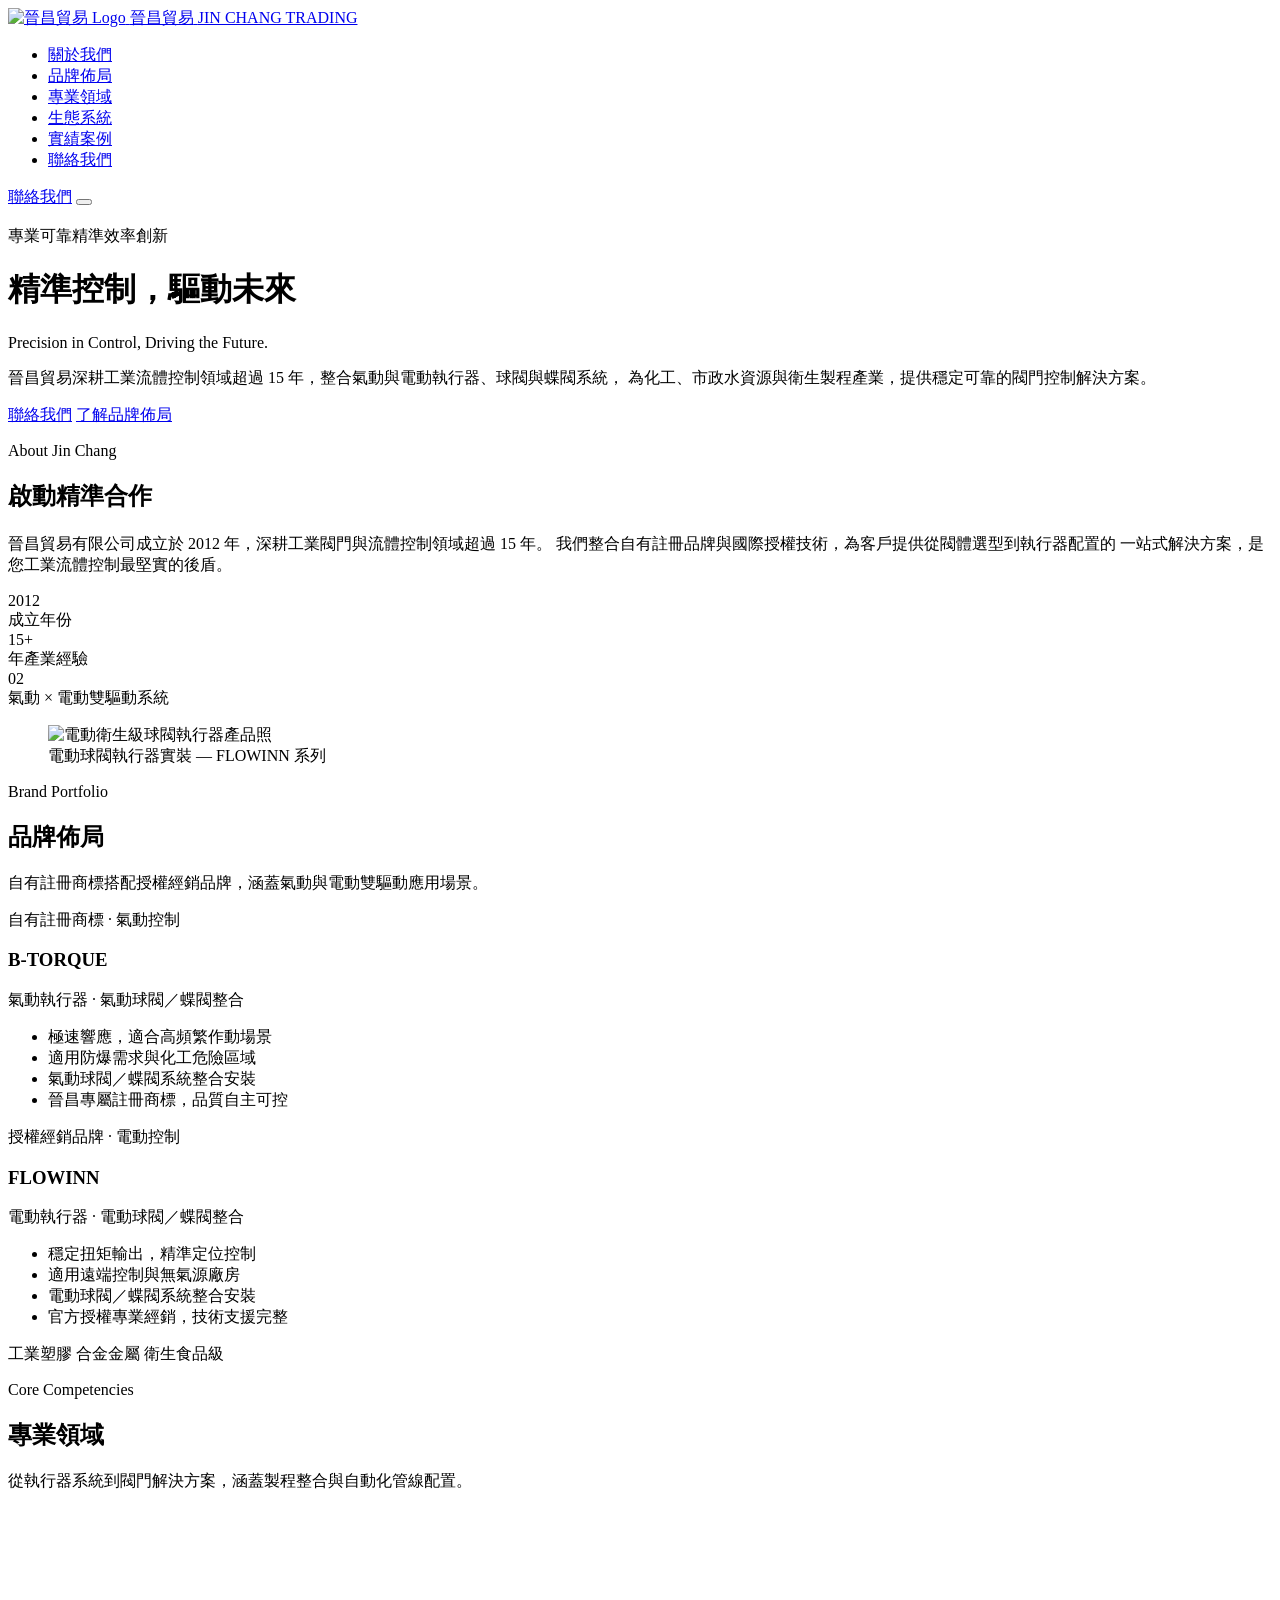
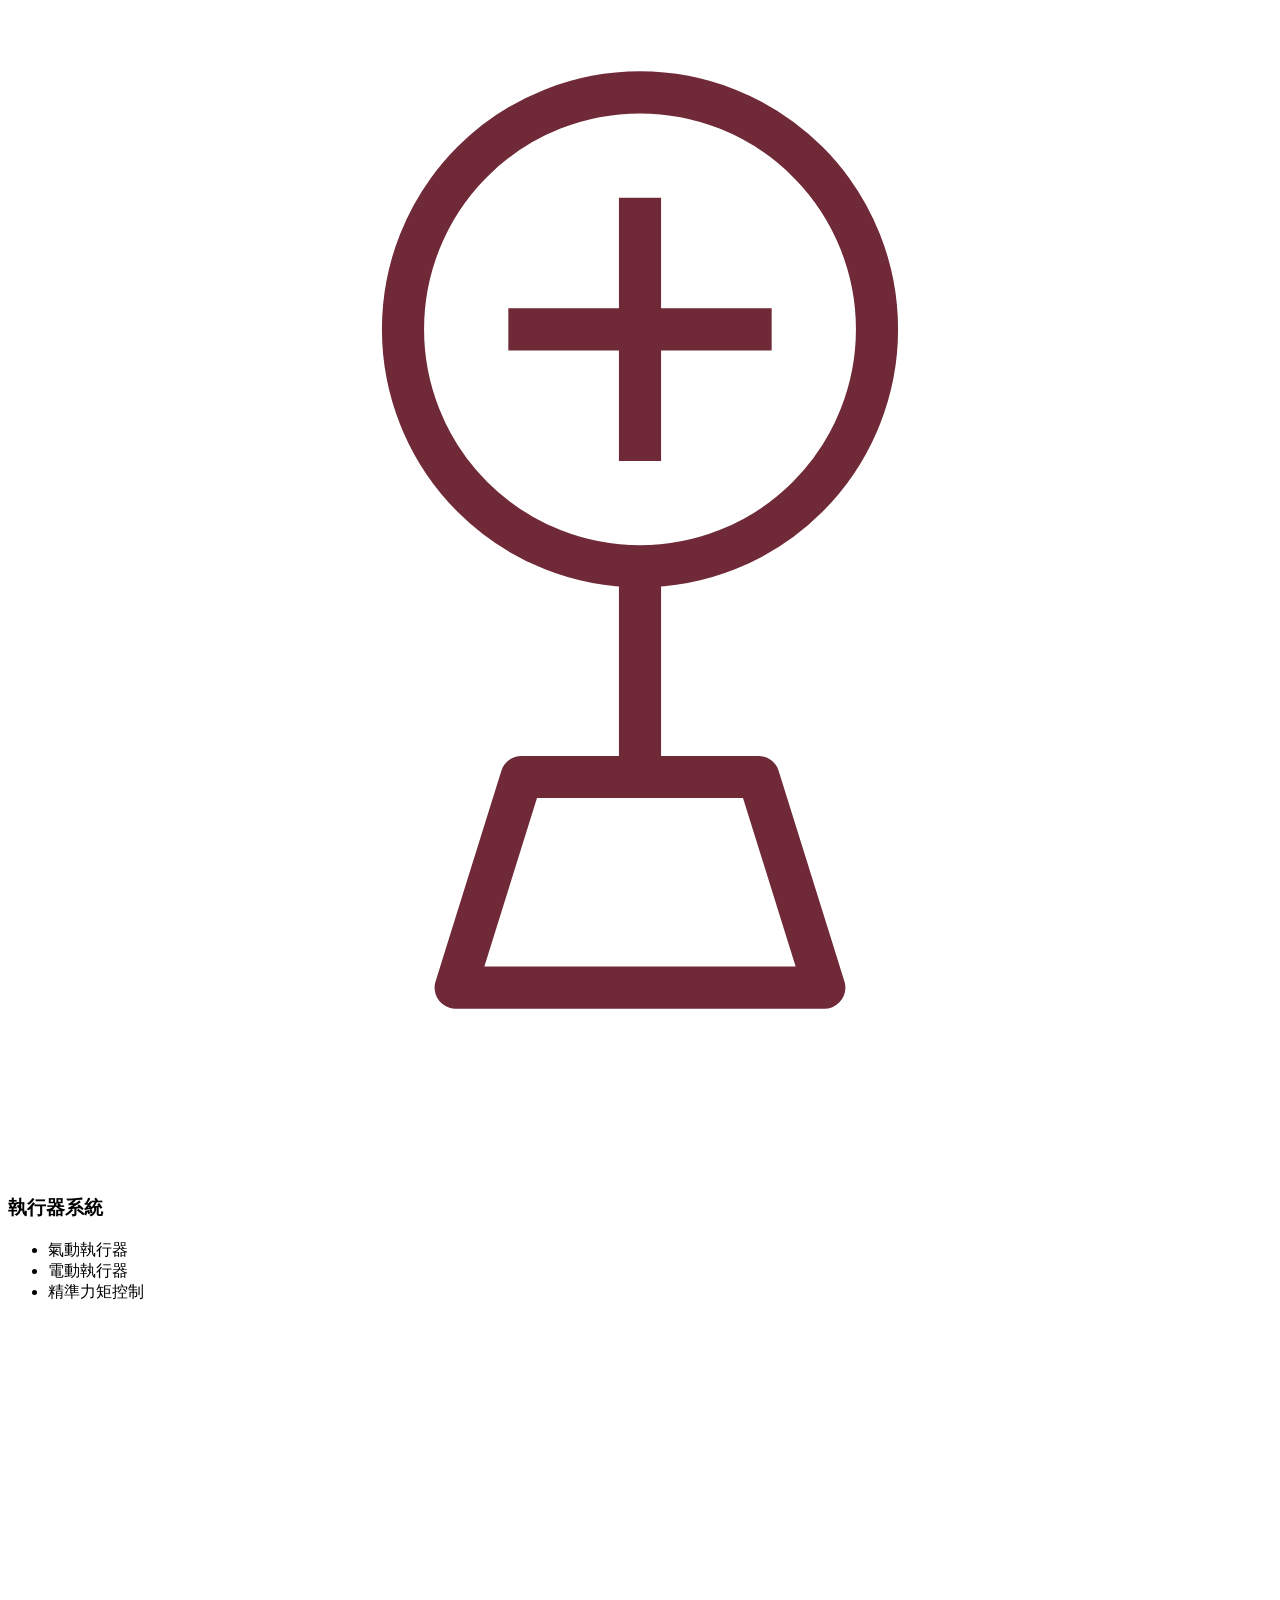
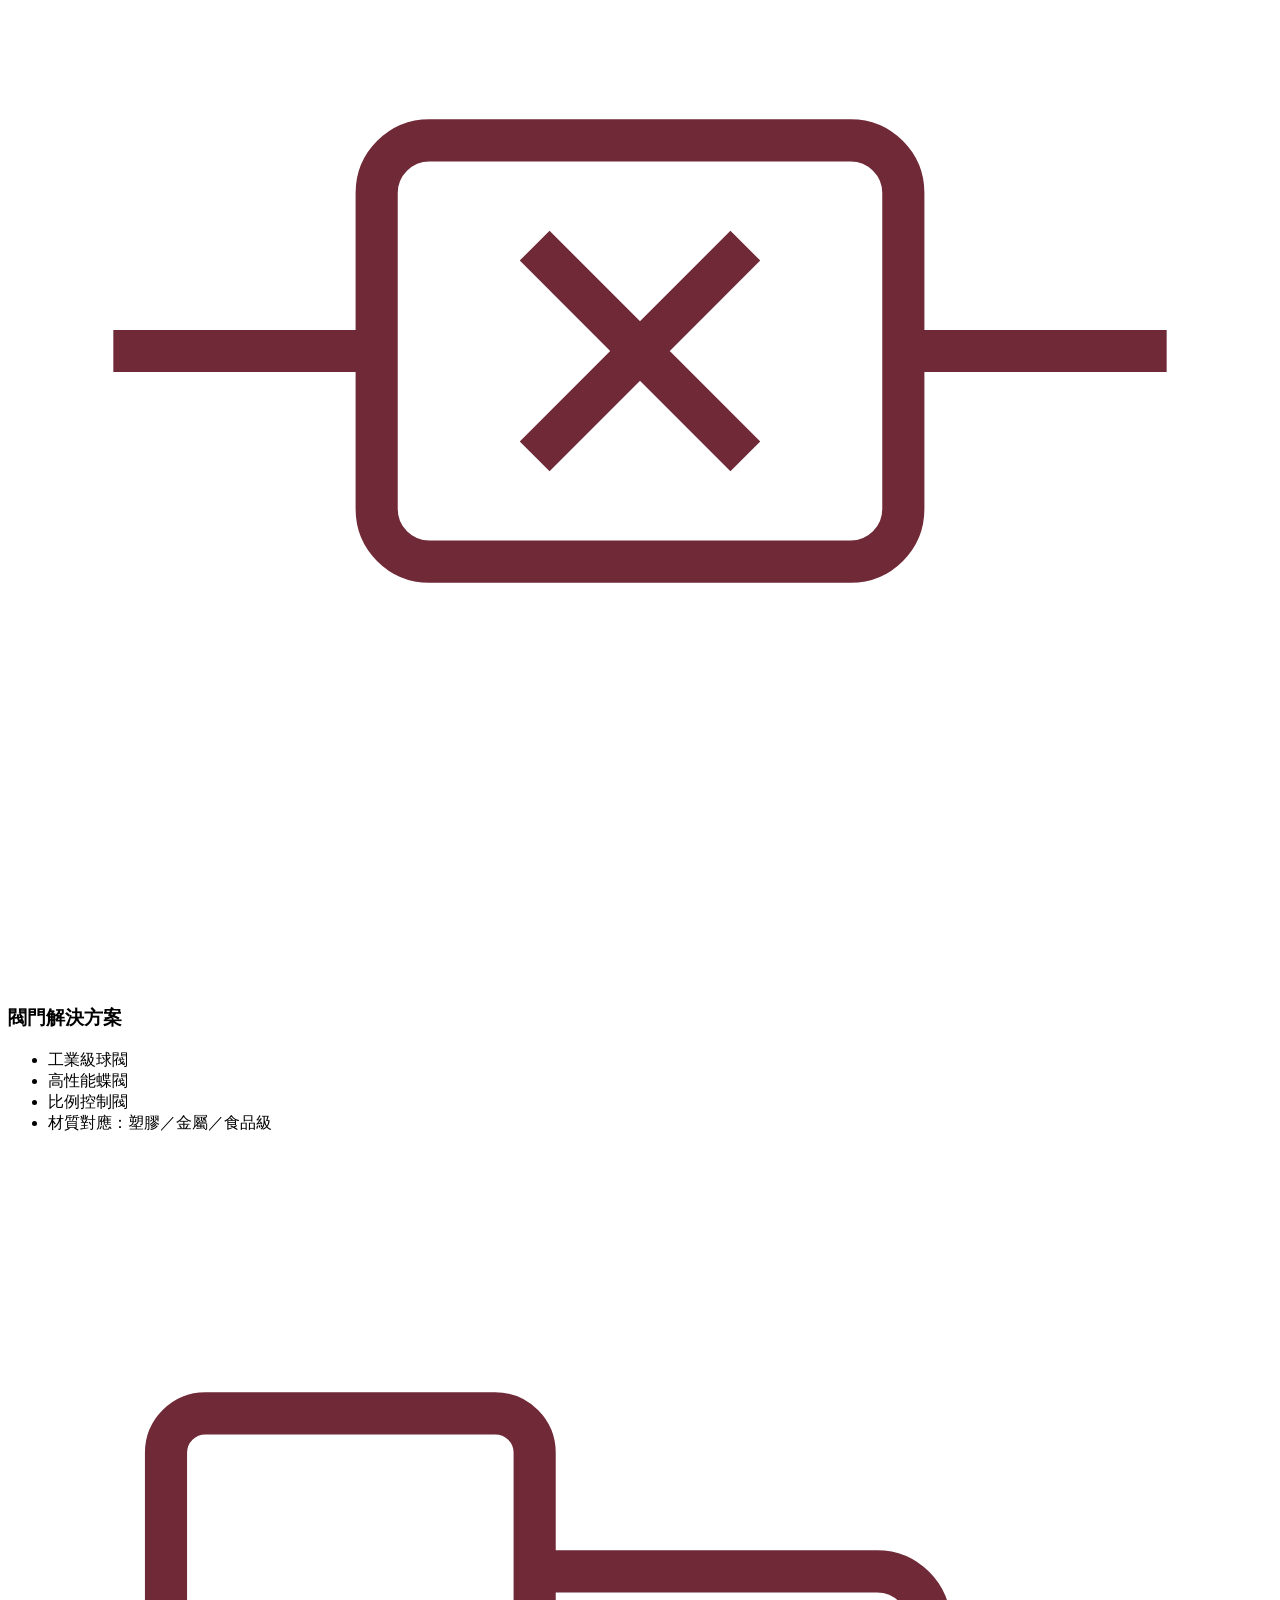
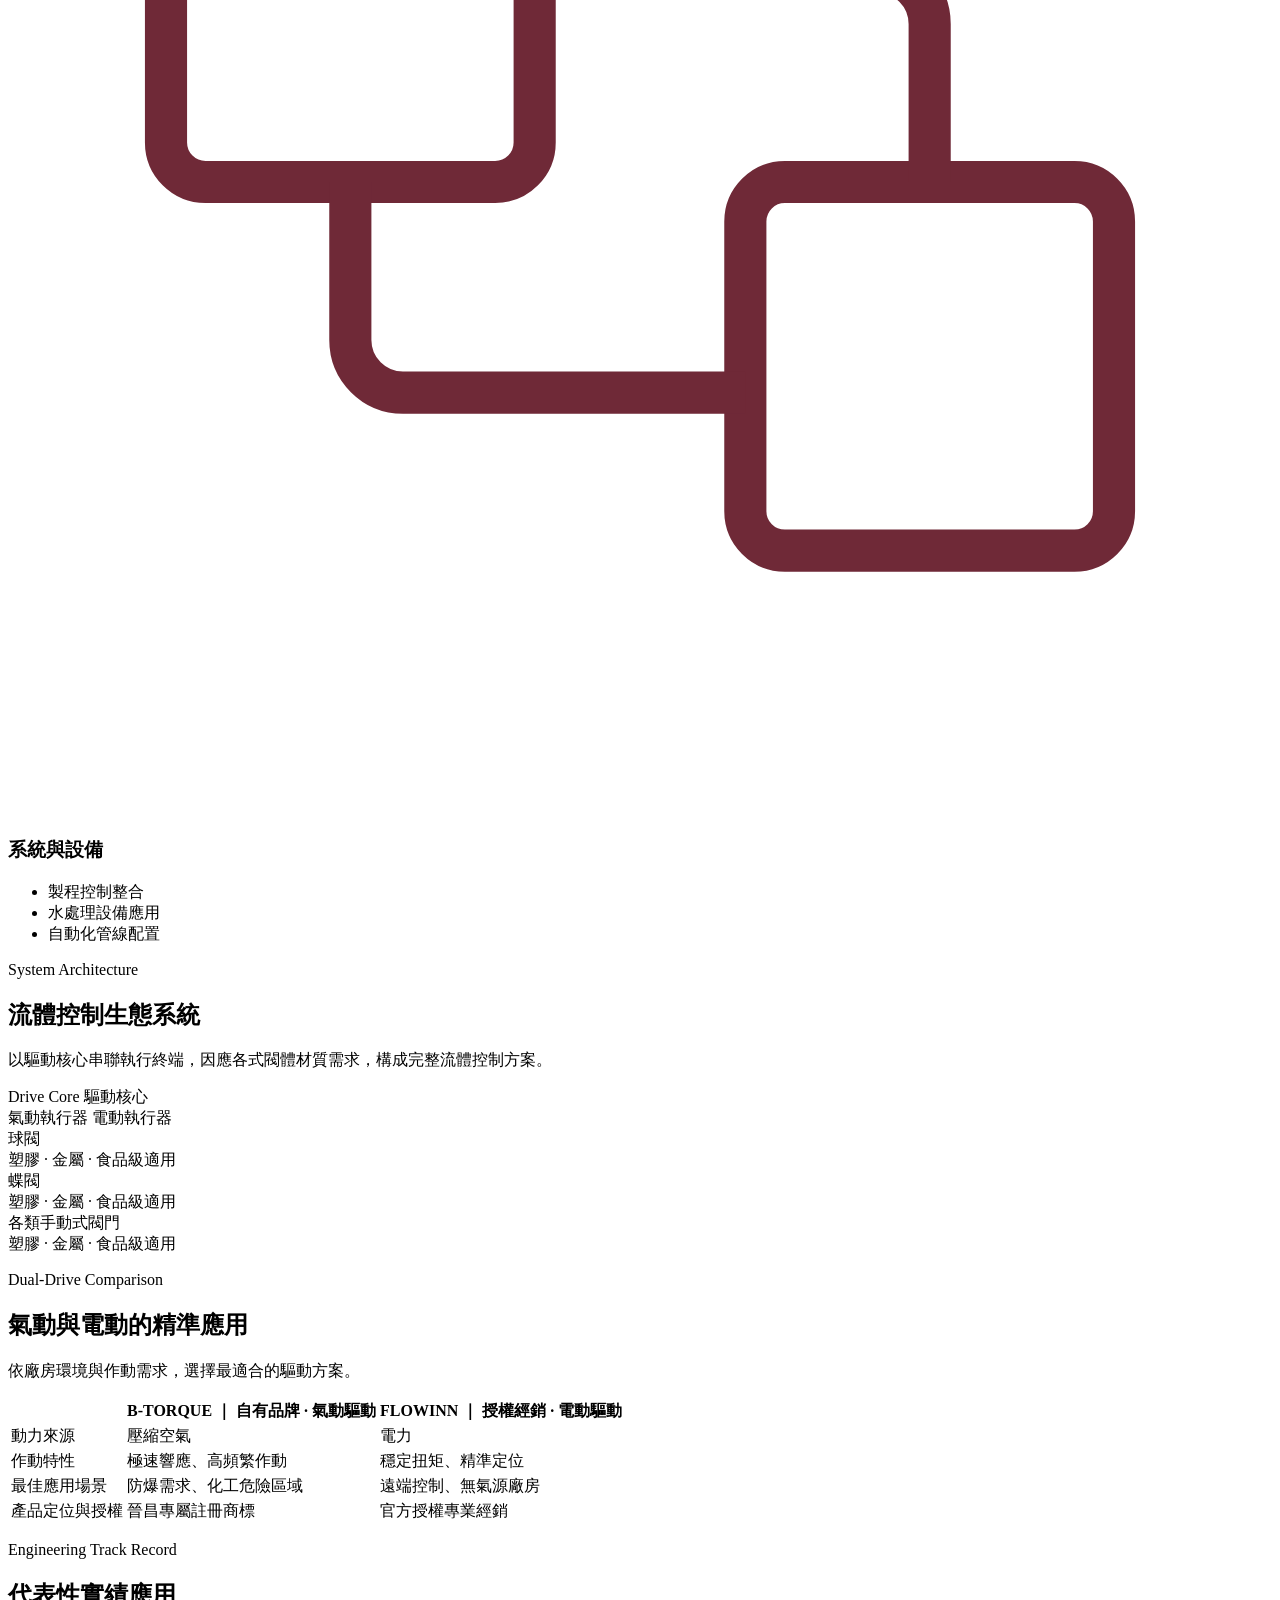
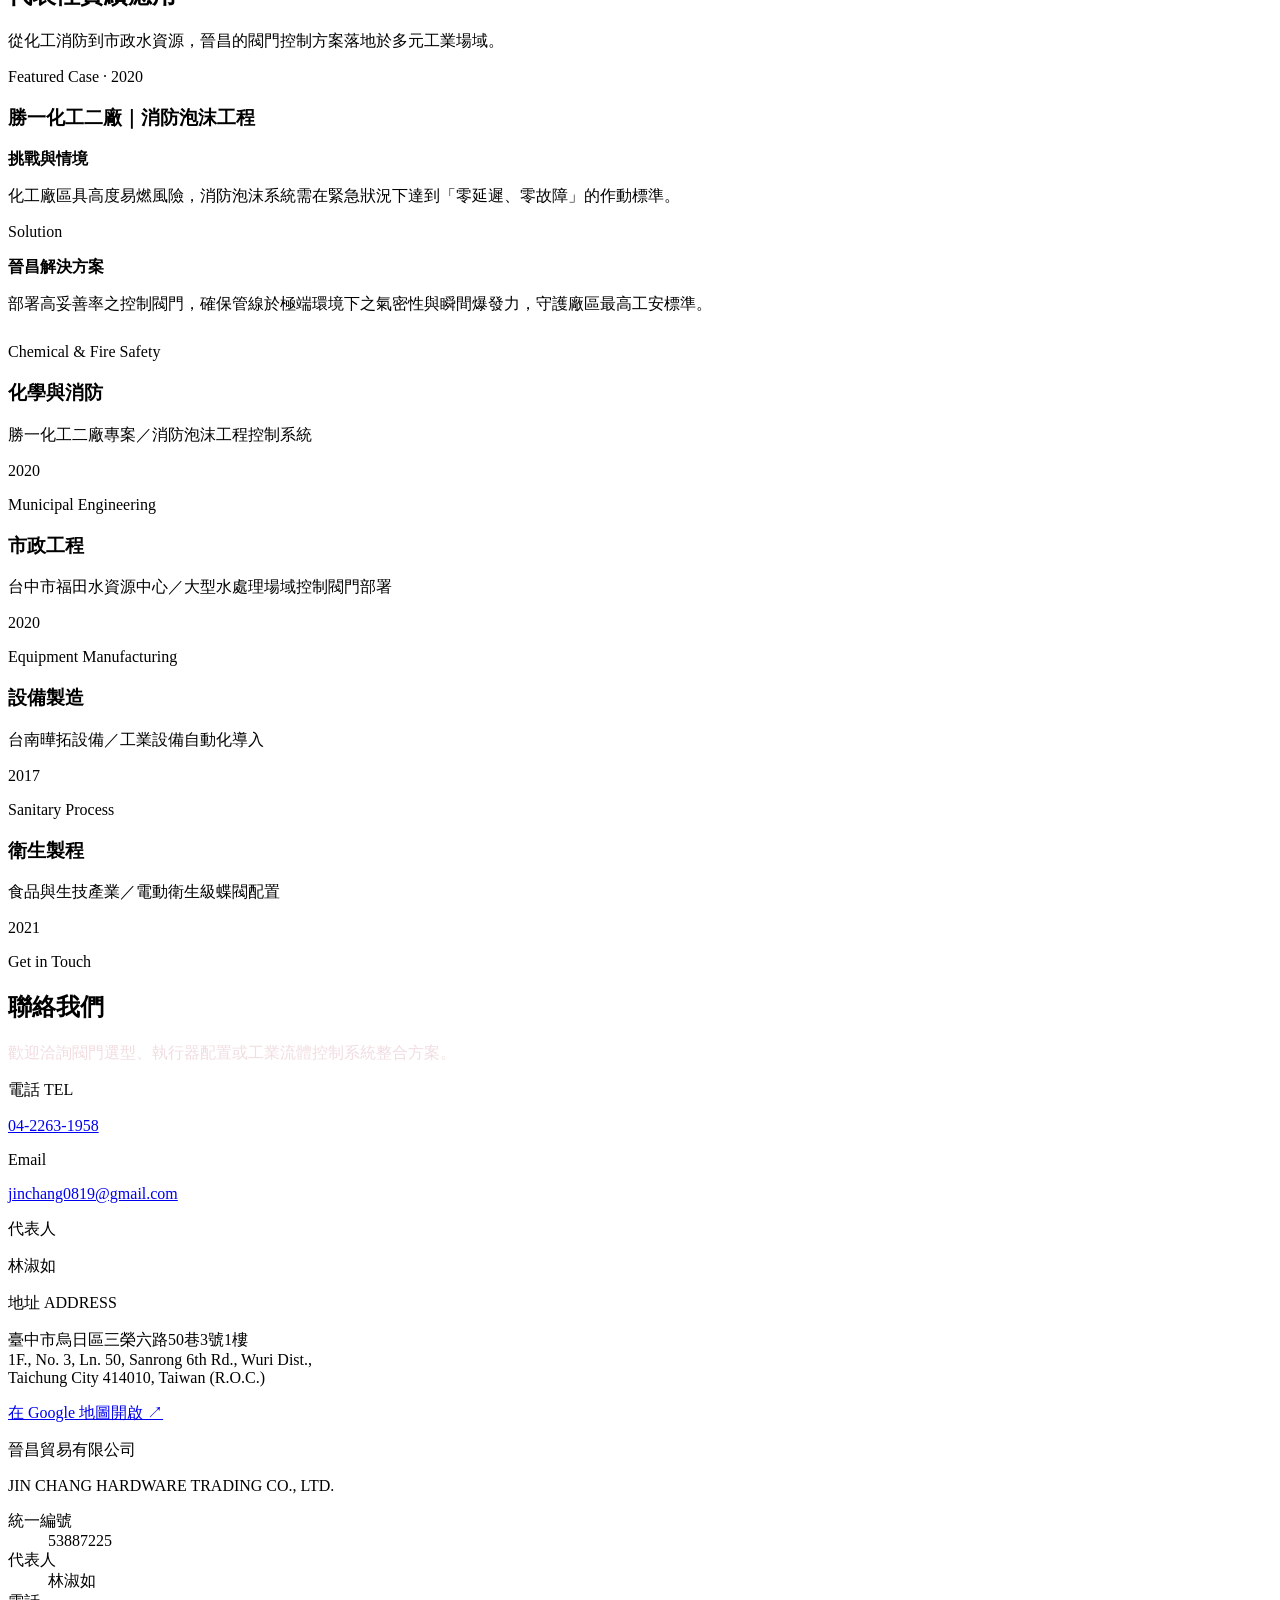
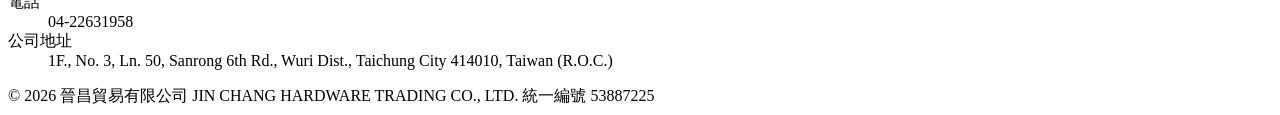
==== index.html @ 5af8b0ea "Add files via upload" ====
<!DOCTYPE html>
<html lang="zh-Hant">
<head>
<meta charset="UTF-8">
<meta name="viewport" content="width=device-width, initial-scale=1.0">
<title>晉昌貿易有限公司｜精準控制‧驅動未來 — 工業流體控制解決方案</title>
<meta name="description" content="晉昌貿易有限公司深耕工業閥門與流體控制領域超過15年，整合自有品牌 B-TORQUE 氣動執行器與授權品牌 FLOWINN 電動執行器，提供球閥、蝶閥與流體控制系統整合方案。">
<link rel="icon" type="image/png" href="assets/images/favicon.png">
<link rel="apple-touch-icon" href="assets/images/favicon.png">
<link rel="stylesheet" href="assets/css/style.css">
</head>
<body>

<nav class="site-nav" id="siteNav">
  <div class="wrap">
    <a href="#top" class="brand">
      <img src="assets/images/logo.png" alt="晉昌貿易 Logo">
      <span class="brand-text">
        <span class="zh">晉昌貿易</span>
        <span class="en">JIN CHANG TRADING</span>
      </span>
    </a>
    <ul class="nav-links">
      <li><a href="#about">關於我們</a></li>
      <li><a href="#brands">品牌佈局</a></li>
      <li><a href="#competencies">專業領域</a></li>
      <li><a href="#ecosystem">生態系統</a></li>
      <li><a href="#records">實績案例</a></li>
      <li class="cta-mobile-only"><a href="#contact" class="btn btn-primary" style="width:100%;justify-content:center;">聯絡我們</a></li>
    </ul>
    <a href="#contact" class="nav-cta">聯絡我們</a>
    <button class="nav-toggle" id="navToggle" aria-label="開啟選單" aria-expanded="false">
      <span></span><span></span><span></span>
    </button>
  </div>
</nav>

<header class="hero" id="top">
  <img class="hero-watermark" src="assets/images/blueprint-watermark.png" alt="">
  <div class="wrap">
    <div class="hero-inner">
      <div class="hero-tags">
        <span>專業</span><span>可靠</span><span>精準</span><span>效率</span><span>創新</span>
      </div>
      <h1 class="reveal">精準控制，驅動未來</h1>
      <p class="hero-en reveal">Precision in Control, Driving the Future.</p>
      <p class="hero-desc reveal">
        晉昌貿易深耕工業流體控制領域超過 15 年，整合氣動與電動執行器、球閥與蝶閥系統，
        為化工、市政水資源與衛生製程產業，提供穩定可靠的閥門控制解決方案。
      </p>
      <div class="hero-actions reveal">
        <a href="#contact" class="btn btn-primary">聯絡我們</a>
        <a href="#brands" class="btn btn-ghost">了解品牌佈局</a>
      </div>
    </div>
  </div>
</header>

<section id="about">
  <div class="wrap about-grid">
    <div class="about-copy reveal">
      <p class="eyebrow">About Jin Chang</p>
      <h2>啟動精準合作</h2>
      <p style="margin-top:22px;">
        晉昌貿易有限公司成立於 2012 年，深耕工業閥門與流體控制領域超過 15 年。
        我們整合自有註冊品牌與國際授權技術，為客戶提供從閥體選型到執行器配置的
        一站式解決方案，是您工業流體控制最堅實的後盾。
      </p>
      <div class="stat-row">
        <div class="stat">
          <div class="num">2012</div>
          <div class="label">成立年份</div>
        </div>
        <div class="stat">
          <div class="num">15+</div>
          <div class="label">年產業經驗</div>
        </div>
        <div class="stat">
          <div class="num">02</div>
          <div class="label">氣動 × 電動雙驅動系統</div>
        </div>
      </div>
    </div>
    <figure class="about-media reveal">
      <img src="assets/images/product-actuator.jpg" alt="電動衛生級球閥執行器產品照">
      <figcaption>電動球閥執行器實裝 — FLOWINN 系列</figcaption>
    </figure>
  </div>
</section>

<section id="brands" class="bg-cream">
  <div class="wrap">
    <div class="section-head reveal">
      <p class="eyebrow">Brand Portfolio</p>
      <h2>品牌佈局</h2>
      <p class="section-lede">自有註冊商標搭配授權經銷品牌，涵蓋氣動與電動雙驅動應用場景。</p>
    </div>
    <div class="brand-cards">
      <div class="brand-card reveal">
        <span class="tag">自有註冊商標 · 氣動控制</span>
        <h3>B-TORQUE</h3>
        <p class="zh-sub">氣動執行器 · 氣動球閥／蝶閥整合</p>
        <ul>
          <li>極速響應，適合高頻繁作動場景</li>
          <li>適用防爆需求與化工危險區域</li>
          <li>氣動球閥／蝶閥系統整合安裝</li>
          <li>晉昌專屬註冊商標，品質自主可控</li>
        </ul>
      </div>
      <div class="brand-card alt reveal">
        <span class="tag">授權經銷品牌 · 電動控制</span>
        <h3>FLOWINN</h3>
        <p class="zh-sub">電動執行器 · 電動球閥／蝶閥整合</p>
        <ul>
          <li>穩定扭矩輸出，精準定位控制</li>
          <li>適用遠端控制與無氣源廠房</li>
          <li>電動球閥／蝶閥系統整合安裝</li>
          <li>官方授權專業經銷，技術支援完整</li>
        </ul>
      </div>
    </div>
    <div class="material-row reveal">
      <span class="material-badge"><span class="dot"></span>工業塑膠</span>
      <span class="material-badge"><span class="dot"></span>合金金屬</span>
      <span class="material-badge"><span class="dot"></span>衛生食品級</span>
    </div>
  </div>
</section>

<section id="competencies">
  <div class="wrap">
    <div class="section-head reveal">
      <p class="eyebrow">Core Competencies</p>
      <h2>專業領域</h2>
      <p class="section-lede">從執行器系統到閥門解決方案，涵蓋製程整合與自動化管線配置。</p>
    </div>
    <div class="comp-grid">
      <div class="comp-card reveal">
        <svg class="comp-icon" viewBox="0 0 48 48" fill="none" xmlns="http://www.w3.org/2000/svg">
          <circle cx="24" cy="16" r="9" stroke="#6f2937" stroke-width="1.6"/>
          <path d="M24 25v8M17 41h14l-2.5-8h-9L17 41z" stroke="#6f2937" stroke-width="1.6" stroke-linejoin="round"/>
          <path d="M24 11v10M19 16h10" stroke="#6f2937" stroke-width="1.6"/>
        </svg>
        <h3>執行器系統</h3>
        <ul>
          <li>氣動執行器</li>
          <li>電動執行器</li>
          <li>精準力矩控制</li>
        </ul>
      </div>
      <div class="comp-card reveal">
        <svg class="comp-icon" viewBox="0 0 48 48" fill="none" xmlns="http://www.w3.org/2000/svg">
          <path d="M4 24h10M34 24h10" stroke="#6f2937" stroke-width="1.6"/>
          <rect x="14" y="16" width="20" height="16" rx="2" stroke="#6f2937" stroke-width="1.6"/>
          <path d="M20 20l8 8M28 20l-8 8" stroke="#6f2937" stroke-width="1.6"/>
        </svg>
        <h3>閥門解決方案</h3>
        <ul>
          <li>工業級球閥</li>
          <li>高性能蝶閥</li>
          <li>比例控制閥</li>
          <li>材質對應：塑膠／金屬／食品級</li>
        </ul>
      </div>
      <div class="comp-card reveal">
        <svg class="comp-icon" viewBox="0 0 48 48" fill="none" xmlns="http://www.w3.org/2000/svg">
          <rect x="6" y="10" width="14" height="14" rx="1.5" stroke="#6f2937" stroke-width="1.6"/>
          <rect x="28" y="24" width="14" height="14" rx="1.5" stroke="#6f2937" stroke-width="1.6"/>
          <path d="M13 24v6a2 2 0 0 0 2 2h13M35 24v-6a2 2 0 0 0-2-2H20" stroke="#6f2937" stroke-width="1.6"/>
        </svg>
        <h3>系統與設備</h3>
        <ul>
          <li>製程控制整合</li>
          <li>水處理設備應用</li>
          <li>自動化管線配置</li>
        </ul>
      </div>
    </div>
  </div>
</section>

<section id="ecosystem" class="bg-cream">
  <div class="wrap">
    <div class="section-head center reveal">
      <p class="eyebrow">System Architecture</p>
      <h2>流體控制生態系統</h2>
      <p class="section-lede" style="margin-left:auto;margin-right:auto;">
        以驅動核心串聯執行終端，因應各式閥體材質需求，構成完整流體控制方案。
      </p>
    </div>
    <div class="diagram reveal">
      <div class="diagram-core">
        <div class="label">Drive Core 驅動核心</div>
        <div class="items">
          <span>氣動執行器</span>
          <span>電動執行器</span>
        </div>
      </div>
      <div class="diagram-connector"></div>
      <div class="diagram-terminals">
        <div class="diagram-terminal">
          <div class="name">球閥</div>
          <div class="meta">塑膠 · 金屬 · 食品級適用</div>
        </div>
        <div class="diagram-terminal">
          <div class="name">蝶閥</div>
          <div class="meta">塑膠 · 金屬 · 食品級適用</div>
        </div>
        <div class="diagram-terminal">
          <div class="name">各類手動式閥門</div>
          <div class="meta">塑膠 · 金屬 · 食品級適用</div>
        </div>
      </div>
    </div>
  </div>
</section>

<section id="drive-matrix">
  <div class="wrap">
    <div class="section-head reveal">
      <p class="eyebrow">Dual-Drive Comparison</p>
      <h2>氣動與電動的精準應用</h2>
      <p class="section-lede">依廠房環境與作動需求，選擇最適合的驅動方案。</p>
    </div>
    <div class="reveal" style="overflow-x:auto;">
      <table class="compare-table">
        <thead>
          <tr>
            <th></th>
            <th class="b-torque-h">B-TORQUE ｜ 自有品牌 · 氣動驅動</th>
            <th class="flowinn-h">FLOWINN ｜ 授權經銷 · 電動驅動</th>
          </tr>
        </thead>
        <tbody>
          <tr>
            <td>動力來源</td>
            <td class="b-torque">壓縮空氣</td>
            <td>電力</td>
          </tr>
          <tr>
            <td>作動特性</td>
            <td class="b-torque">極速響應、高頻繁作動</td>
            <td>穩定扭矩、精準定位</td>
          </tr>
          <tr>
            <td>最佳應用場景</td>
            <td class="b-torque">防爆需求、化工危險區域</td>
            <td>遠端控制、無氣源廠房</td>
          </tr>
          <tr>
            <td>產品定位與授權</td>
            <td class="b-torque">晉昌專屬註冊商標</td>
            <td>官方授權專業經銷</td>
          </tr>
        </tbody>
      </table>
    </div>
  </div>
</section>

<section id="records" class="bg-cream">
  <div class="wrap">
    <div class="section-head reveal">
      <p class="eyebrow">Engineering Track Record</p>
      <h2>代表性實績應用</h2>
      <p class="section-lede">從化工消防到市政水資源，晉昌的閥門控制方案落地於多元工業場域。</p>
    </div>

    <div class="case-feature reveal">
      <div>
        <p class="case-label">Featured Case · 2020</p>
        <h3>勝一化工二廠｜消防泡沫工程</h3>
        <p style="margin-top:16px;font-weight:700;color:var(--ink);">挑戰與情境</p>
        <p>化工廠區具高度易燃風險，消防泡沫系統需在緊急狀況下達到「零延遲、零故障」的作動標準。</p>
      </div>
      <div>
        <p class="case-title">Solution</p>
        <p style="margin-top:16px;font-weight:700;color:var(--ink);">晉昌解決方案</p>
        <p>部署高妥善率之控制閥門，確保管線於極端環境下之氣密性與瞬間爆發力，守護廠區最高工安標準。</p>
      </div>
    </div>

    <div class="record-grid" style="margin-top:28px;">
      <div class="record-card reveal">
        <p class="tag">Chemical &amp; Fire Safety</p>
        <h3>化學與消防</h3>
        <p>勝一化工二廠專案／消防泡沫工程控制系統</p>
        <p class="year">2020</p>
      </div>
      <div class="record-card reveal">
        <p class="tag">Municipal Engineering</p>
        <h3>市政工程</h3>
        <p>台中市福田水資源中心／大型水處理場域控制閥門部署</p>
        <p class="year">2020</p>
      </div>
      <div class="record-card reveal">
        <p class="tag">Equipment Manufacturing</p>
        <h3>設備製造</h3>
        <p>台南曄拓設備／工業設備自動化導入</p>
        <p class="year">2017</p>
      </div>
      <div class="record-card reveal">
        <p class="tag">Sanitary Process</p>
        <h3>衛生製程</h3>
        <p>食品與生技產業／電動衛生級蝶閥配置</p>
        <p class="year">2021</p>
      </div>
    </div>
  </div>
</section>

<section id="contact" class="contact-section">
  <div class="wrap">
    <div class="section-head reveal">
      <p class="eyebrow">Get in Touch</p>
      <h2>聯絡我們</h2>
      <p class="section-lede" style="color:#f1dde0;">歡迎洽詢閥門選型、執行器配置或工業流體控制系統整合方案。</p>
    </div>
    <div class="contact-grid">
      <div class="contact-block reveal">
        <p class="label">電話 TEL</p>
        <a class="value" href="tel:0422631958">04-2263-1958</a>

        <p class="label">Email</p>
        <a class="value" href="mailto:jinchang0819@gmail.com">jinchang0819@gmail.com</a>

        <p class="label">代表人</p>
        <p class="value">林淑如</p>

        <p class="label">地址 ADDRESS</p>
        <p class="value">
          臺中市烏日區三榮六路50巷3號1樓<br>
          1F., No. 3, Ln. 50, Sanrong 6th Rd., Wuri Dist.,<br>
          Taichung City 414010, Taiwan (R.O.C.)
        </p>
        <a class="map-link" href="https://www.google.com/maps/search/?api=1&query=%E8%87%BA%E4%B8%AD%E5%B8%82%E7%83%8F%E6%97%A5%E5%8D%80%E4%B8%89%E6%A6%AE%E5%85%AD%E8%B7%AF50%E5%B7%B73%E8%99%9F1%E6%A8%93" target="_blank" rel="noopener">
          在 Google 地圖開啟 ↗
        </a>
      </div>

      <div class="legal-box reveal">
        <p class="name-zh">晉昌貿易有限公司</p>
        <p class="name-en">JIN CHANG HARDWARE TRADING CO., LTD.</p>
        <dl>
          <dt>統一編號</dt><dd>53887225</dd>
          <dt>代表人</dt><dd>林淑如</dd>
          <dt>電話</dt><dd>04-22631958</dd>
          <dt>公司地址</dt>
          <dd>1F., No. 3, Ln. 50, Sanrong 6th Rd., Wuri Dist., Taichung City 414010, Taiwan (R.O.C.)</dd>
        </dl>
      </div>
    </div>
  </div>
</section>

<footer class="site-footer">
  <div class="wrap">
    <span>© 2026 晉昌貿易有限公司 JIN CHANG HARDWARE TRADING CO., LTD.</span>
    <span>統一編號 53887225</span>
  </div>
</footer>

<script src="assets/js/main.js"></script>
</body>
</html>
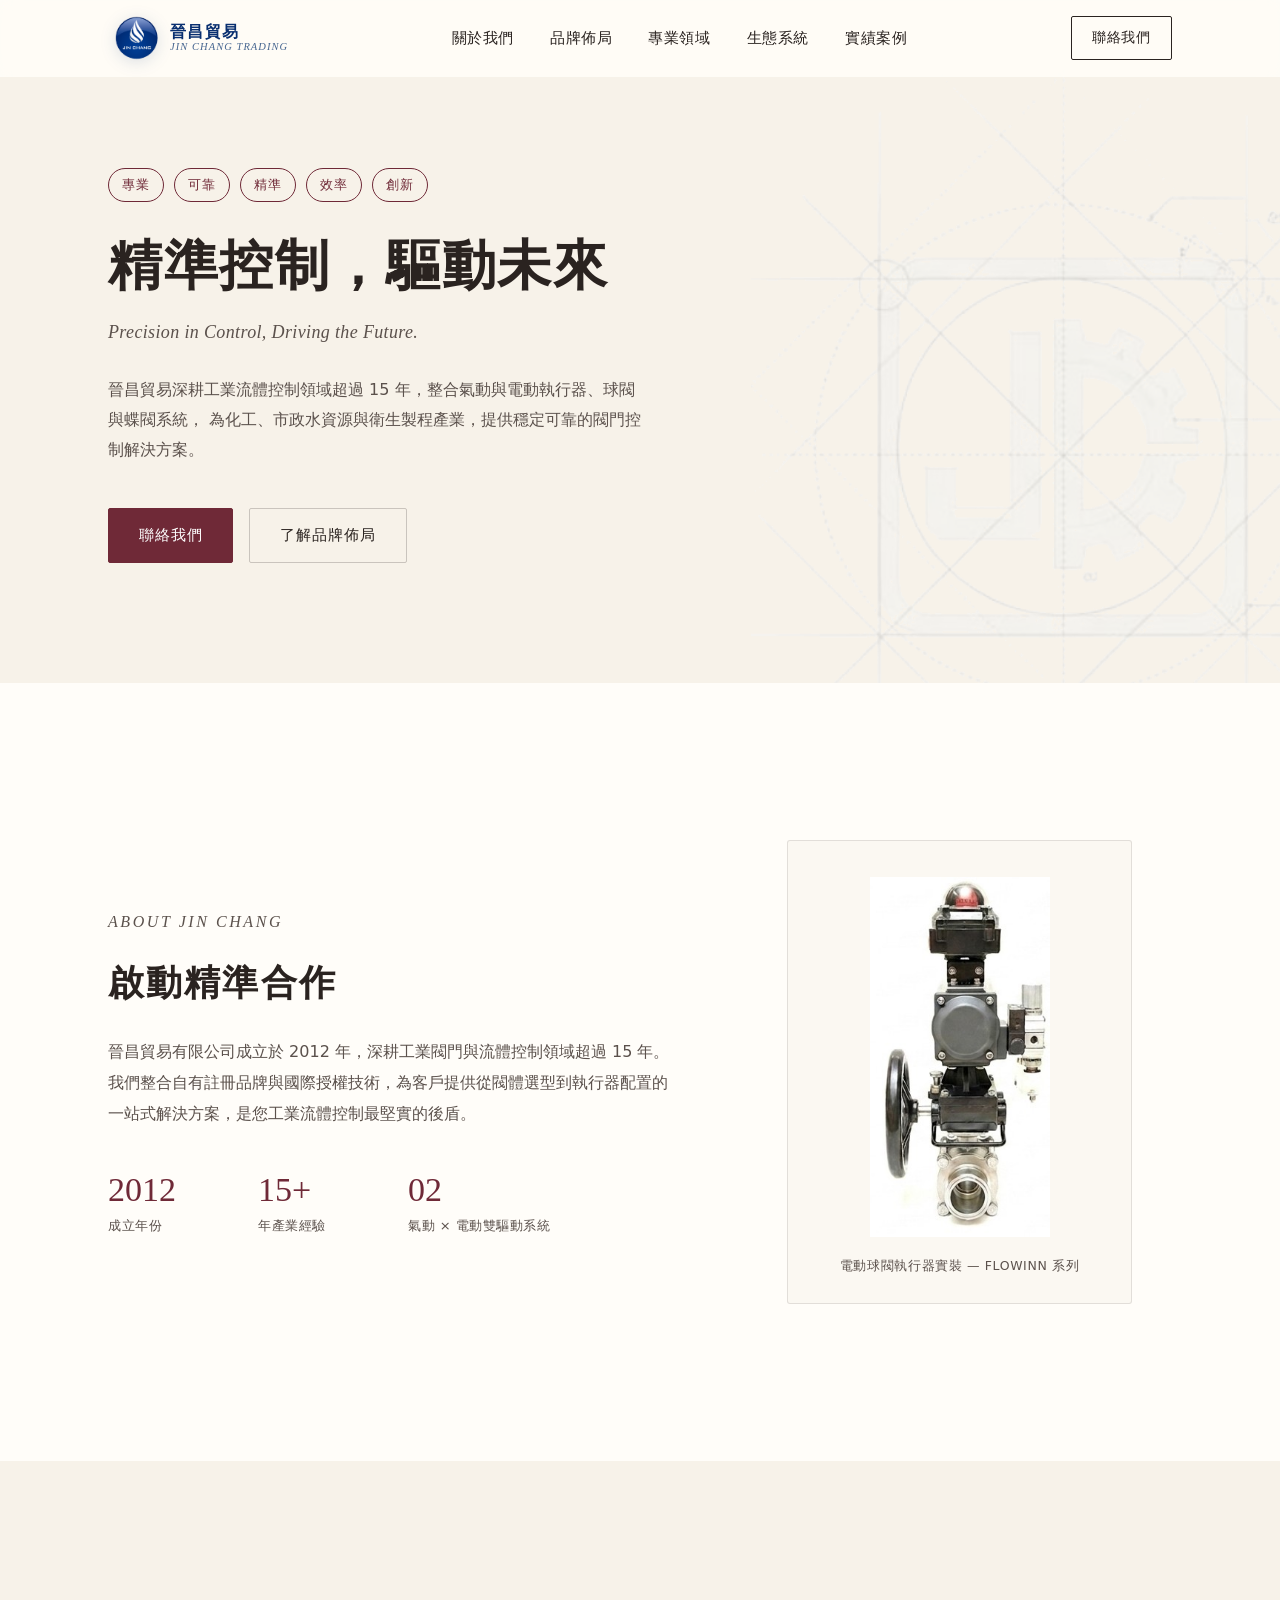
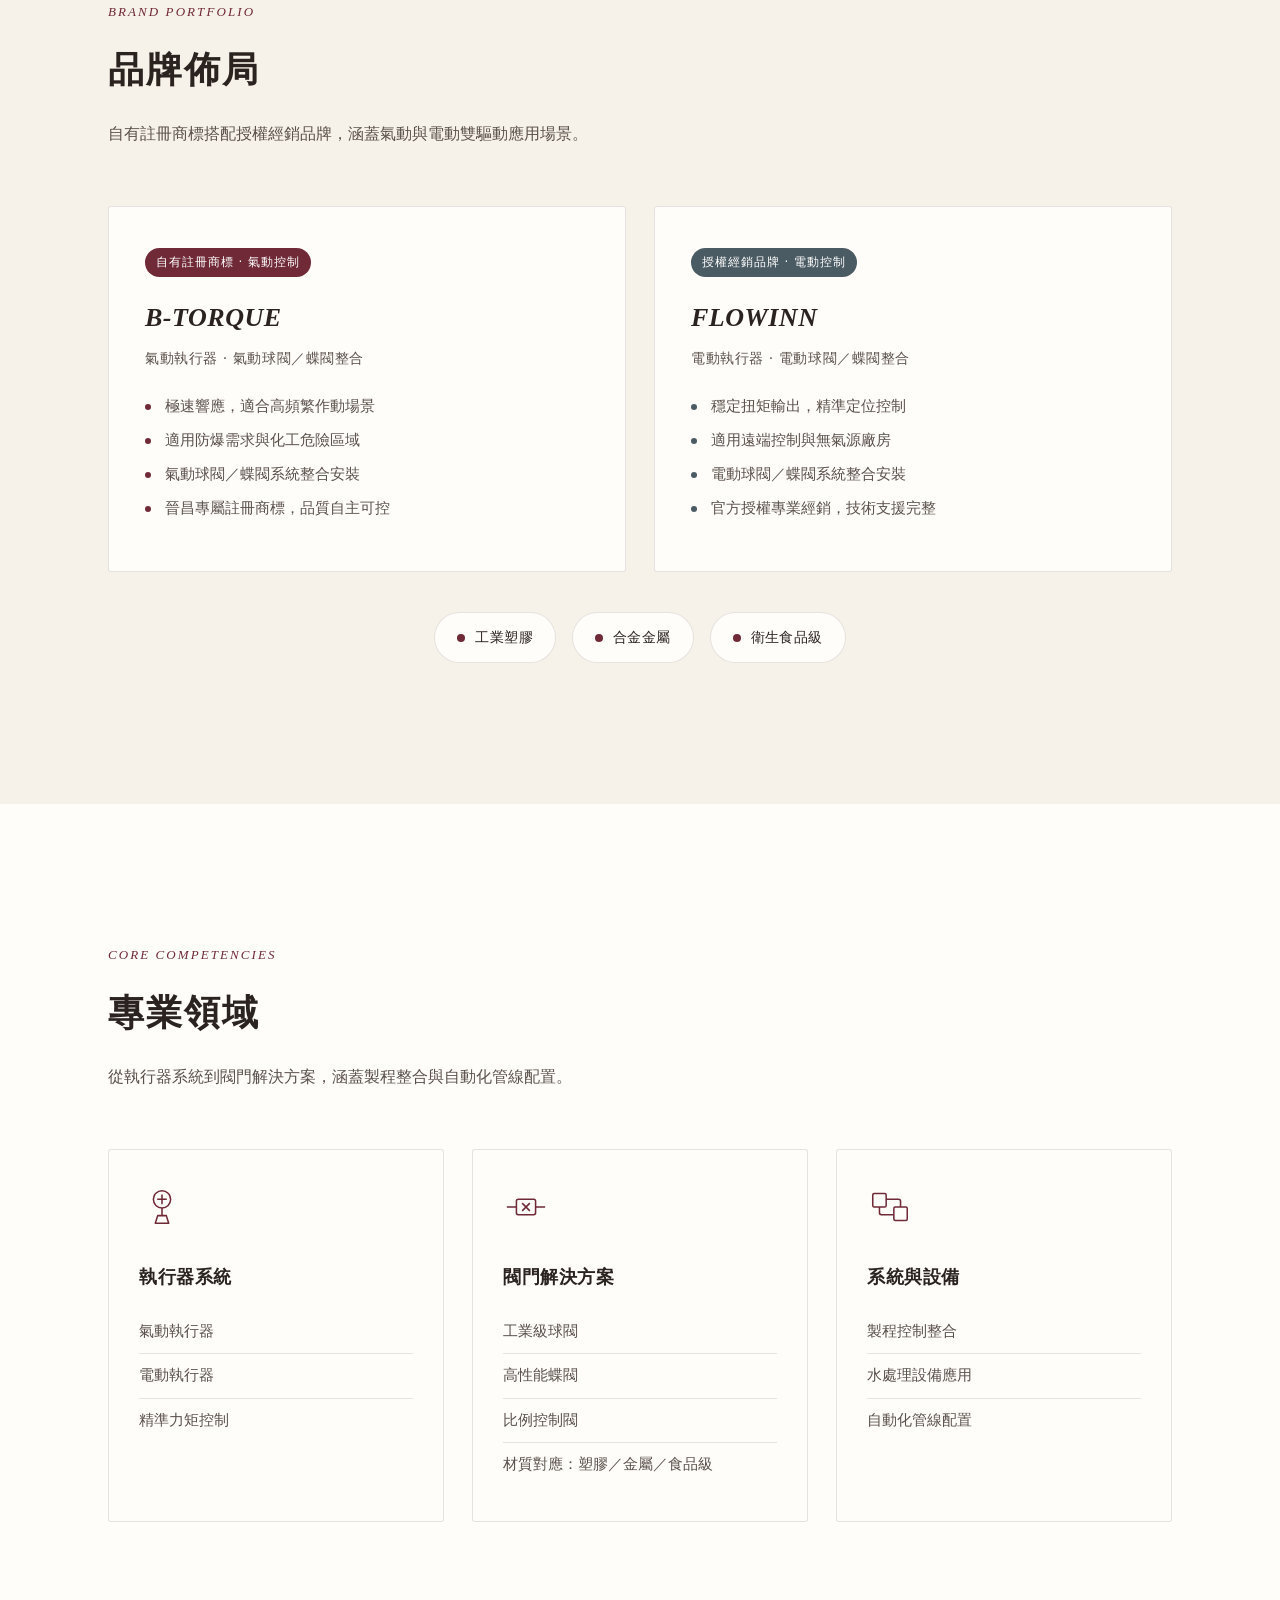
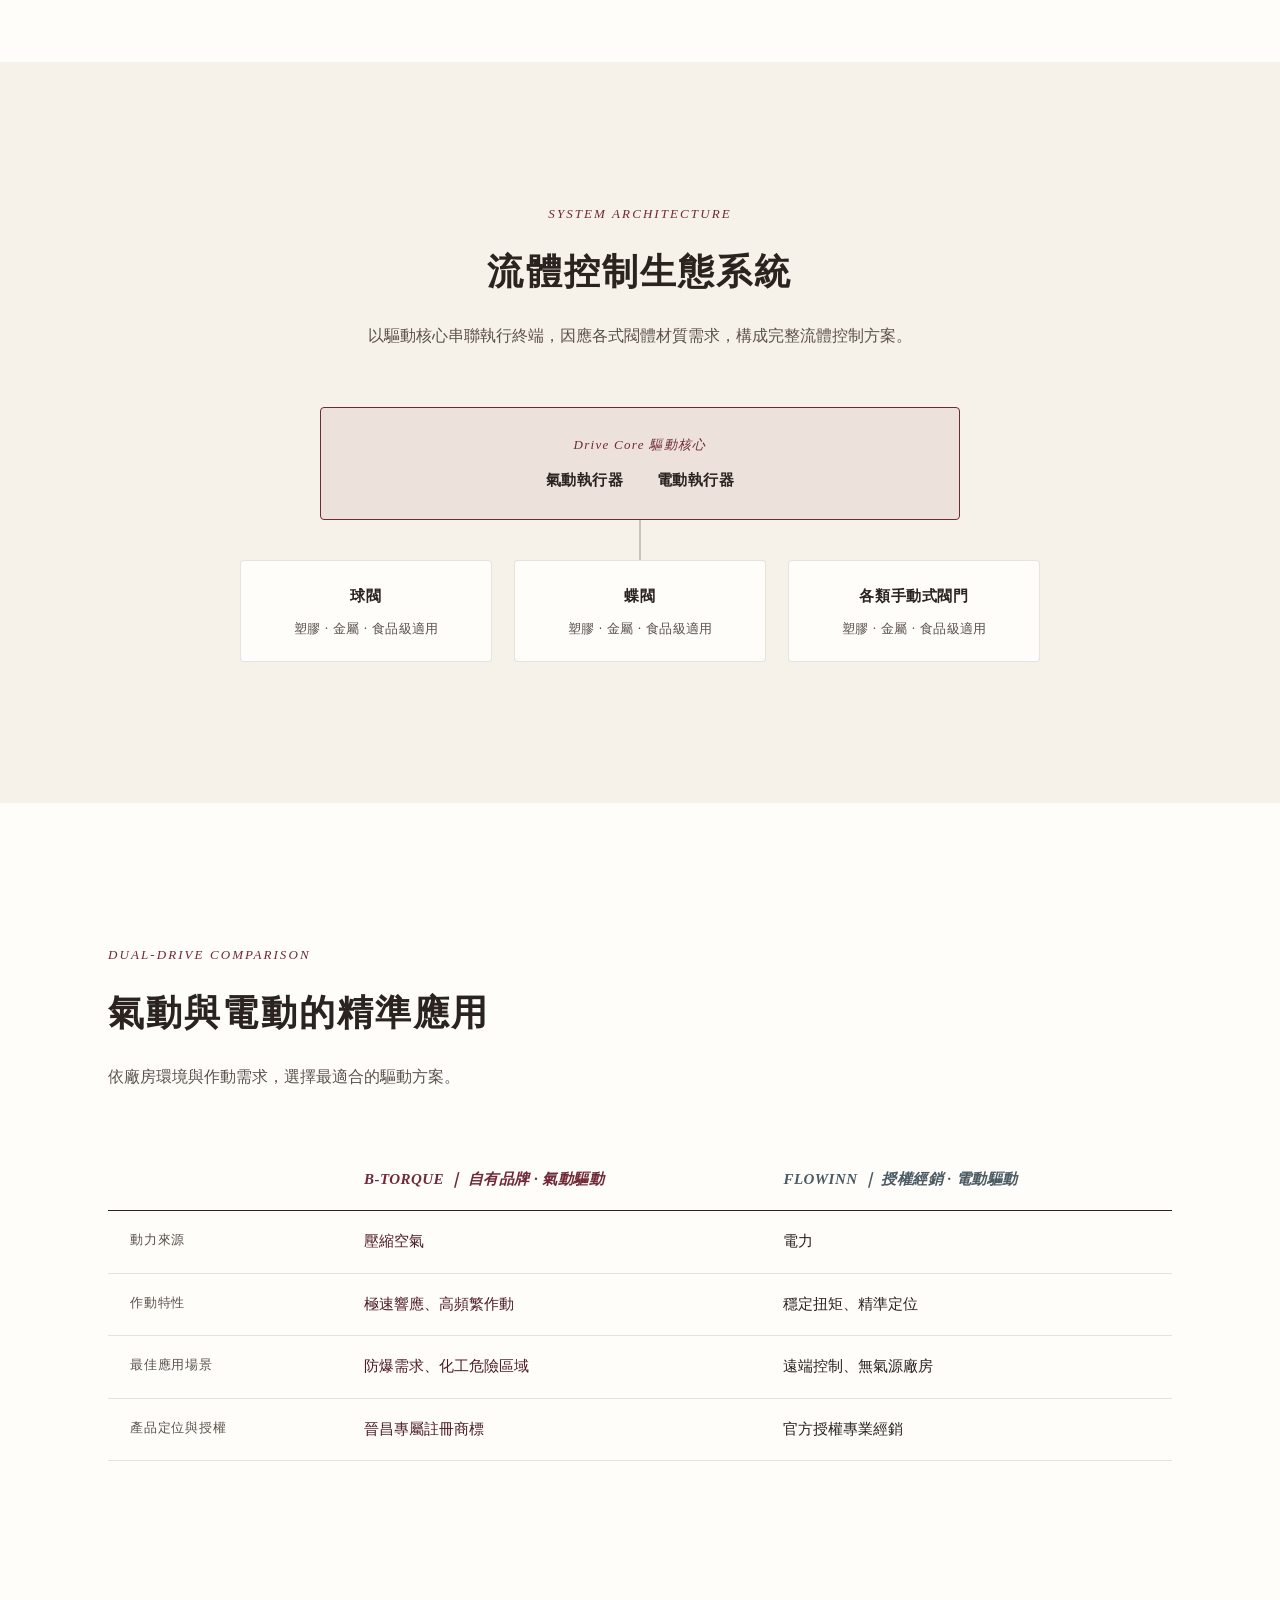
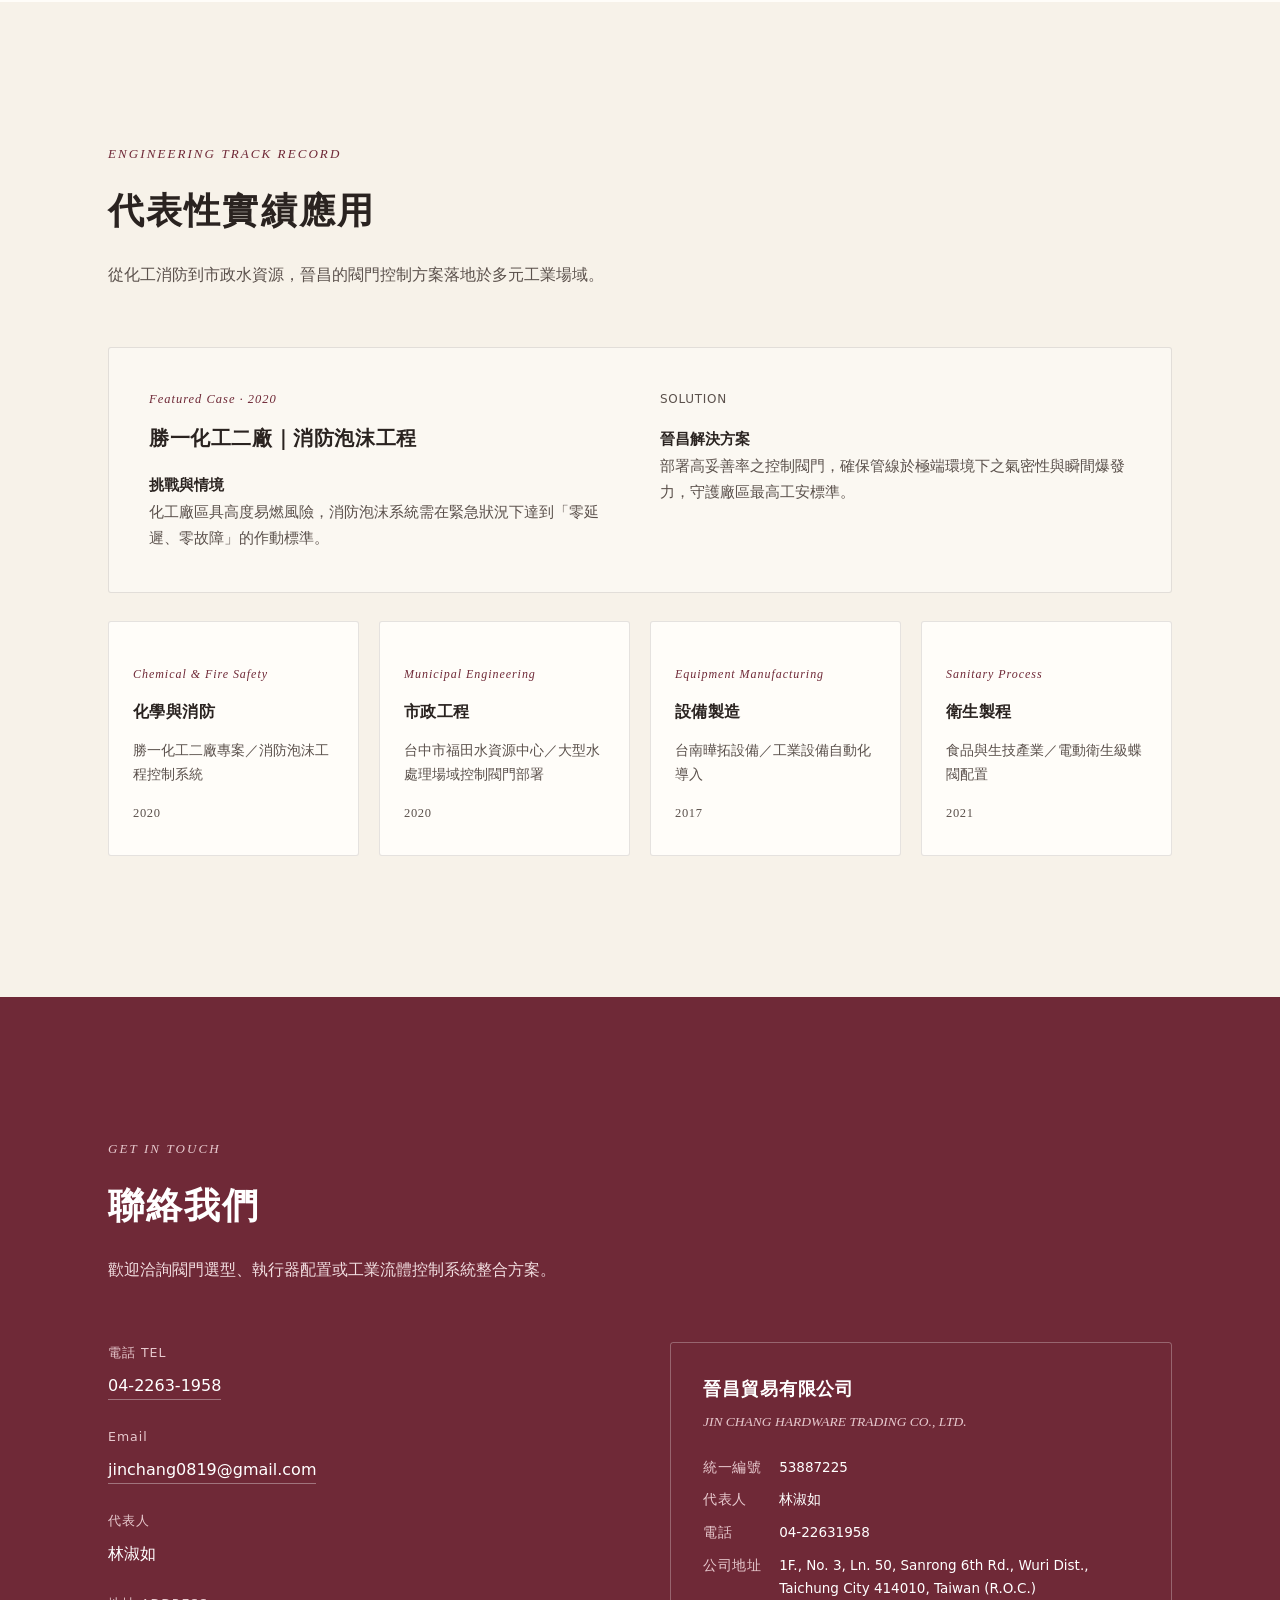
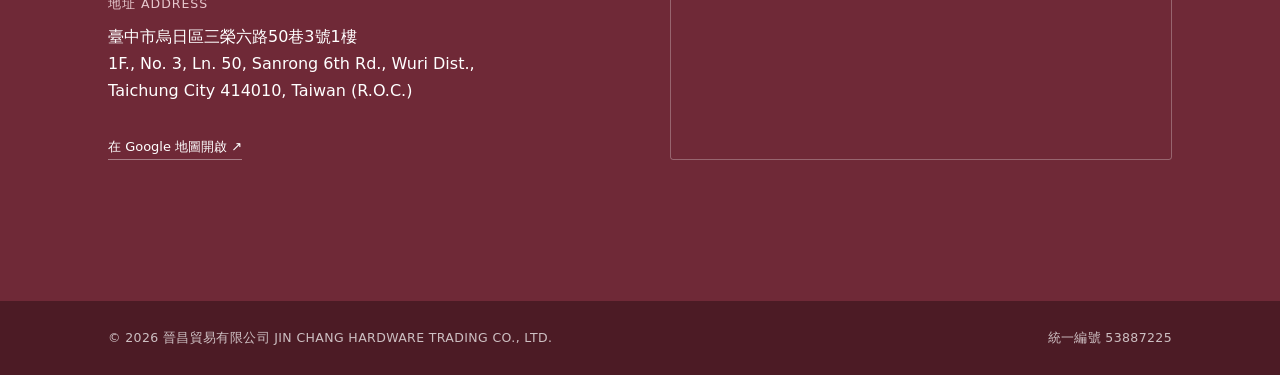
==== commit 0e6ea169: "Add official Jin Chang logo to site header" ====
--- a/index.html
+++ b/index.html
@@ -5,8 +5,8 @@
 <meta name="viewport" content="width=device-width, initial-scale=1.0">
 <title>晉昌貿易有限公司｜精準控制‧驅動未來 — 工業流體控制解決方案</title>
 <meta name="description" content="晉昌貿易有限公司深耕工業閥門與流體控制領域超過15年，整合自有品牌 B-TORQUE 氣動執行器與授權品牌 FLOWINN 電動執行器，提供球閥、蝶閥與流體控制系統整合方案。">
-<link rel="icon" type="image/png" href="assets/images/favicon.png">
-<link rel="apple-touch-icon" href="assets/images/favicon.png">
+<link rel="icon" type="image/png" href="assets/images/jinchang-logo-mark.png">
+<link rel="apple-touch-icon" href="assets/images/jinchang-logo-mark.png">
 <link rel="stylesheet" href="assets/css/style.css">
 </head>
 <body>
@@ -14,7 +14,7 @@
 <nav class="site-nav" id="siteNav">
   <div class="wrap">
     <a href="#top" class="brand">
-      <img src="assets/images/logo.png" alt="晉昌貿易 Logo">
+      <img src="assets/images/jinchang-logo-mark.png" alt="晉昌貿易有限公司 Logo" width="52" height="52">
       <span class="brand-text">
         <span class="zh">晉昌貿易</span>
         <span class="en">JIN CHANG TRADING</span>
--- a/assets/css/style.css
+++ b/assets/css/style.css
@@ -0,0 +1,901 @@
+/* ==========================================================================
+   晉昌貿易 JIN CHANG HARDWARE TRADING — 品牌一頁式網站
+   設計語彙：勃根地紅 × 米白，精密工業感、留白、無襯線中文 + 襯線英文標籤
+   ========================================================================== */
+
+:root {
+  /* 色彩 Palette */
+  --burgundy: #6f2937;
+  --burgundy-deep: #4c1b25;
+  --burgundy-soft: rgba(111, 41, 55, 0.08);
+  --cream: #f7f2e9;
+  --cream-soft: #fbf8f2;
+  --paper: #fffdf9;
+  --ink: #2a2320;
+  --ink-soft: #5b514c;
+  --slate: #4b5b63;
+  --slate-soft: rgba(75, 91, 99, 0.1);
+  --line: rgba(42, 35, 32, 0.12);
+  --line-strong: rgba(42, 35, 32, 0.22);
+
+  /* 字體 Typography — 全系統字型堆疊，確保跨裝置／瀏覽器一致呈現 */
+  --font-cjk: "PingFang TC", "Noto Sans TC", "Microsoft JhengHei", "Heiti TC",
+    system-ui, -apple-system, "Segoe UI", sans-serif;
+  --font-en: Georgia, "Times New Roman", "STZhongsong", serif;
+
+  --max-width: 1120px;
+  --section-pad: clamp(72px, 11vw, 148px);
+}
+
+* {
+  box-sizing: border-box;
+}
+
+html {
+  scroll-behavior: smooth;
+}
+
+@media (prefers-reduced-motion: reduce) {
+  html {
+    scroll-behavior: auto;
+  }
+  * {
+    animation-duration: 0.001ms !important;
+    animation-iteration-count: 1 !important;
+    transition-duration: 0.001ms !important;
+    scroll-behavior: auto !important;
+  }
+}
+
+body {
+  margin: 0;
+  font-family: var(--font-cjk);
+  color: var(--ink);
+  background: var(--paper);
+  line-height: 1.75;
+  -webkit-font-smoothing: antialiased;
+  text-rendering: optimizeLegibility;
+}
+
+img {
+  max-width: 100%;
+  display: block;
+}
+
+a {
+  color: inherit;
+}
+
+.wrap {
+  max-width: var(--max-width);
+  margin: 0 auto;
+  padding: 0 28px;
+}
+
+.eyebrow {
+  font-family: var(--font-en);
+  font-style: italic;
+  font-size: 13px;
+  letter-spacing: 0.16em;
+  text-transform: uppercase;
+  color: var(--burgundy);
+  margin: 0 0 14px;
+}
+
+h1, h2, h3 {
+  font-family: var(--font-cjk);
+  font-weight: 700;
+  color: var(--ink);
+  margin: 0;
+  letter-spacing: 0.03em;
+}
+
+h2 {
+  font-size: clamp(26px, 3.4vw, 36px);
+  letter-spacing: 0.06em;
+}
+
+h3 {
+  font-size: 18px;
+  letter-spacing: 0.03em;
+}
+
+p {
+  margin: 0;
+}
+
+.section-head {
+  max-width: 640px;
+  margin-bottom: 56px;
+}
+
+.section-head.center {
+  margin-left: auto;
+  margin-right: auto;
+  text-align: center;
+}
+
+.section-lede {
+  margin-top: 18px;
+  color: var(--ink-soft);
+  font-size: 16px;
+  line-height: 1.9;
+}
+
+section {
+  padding: var(--section-pad) 0;
+}
+
+.bg-cream {
+  background: var(--cream);
+}
+
+.divider {
+  height: 1px;
+  background: var(--line);
+  border: 0;
+  margin: 0;
+}
+
+/* ---------- Reveal on scroll ---------- */
+.reveal {
+  opacity: 0;
+  transform: translateY(18px);
+  transition: opacity 0.7s ease, transform 0.7s ease;
+}
+.reveal.is-visible {
+  opacity: 1;
+  transform: translateY(0);
+}
+
+/* ---------- Nav ---------- */
+.site-nav {
+  position: fixed;
+  top: 0;
+  left: 0;
+  right: 0;
+  z-index: 100;
+  background: rgba(255, 253, 249, 0.88);
+  backdrop-filter: saturate(140%) blur(10px);
+  border-bottom: 1px solid transparent;
+  transition: border-color 0.3s ease, box-shadow 0.3s ease;
+}
+.site-nav.scrolled {
+  border-bottom-color: var(--line);
+  box-shadow: 0 2px 20px rgba(42, 35, 32, 0.04);
+}
+.site-nav .wrap {
+  display: flex;
+  align-items: center;
+  justify-content: space-between;
+  height: 76px;
+}
+.brand {
+  display: flex;
+  align-items: center;
+  gap: 10px;
+  text-decoration: none;
+}
+.brand img {
+  display: block;
+  width: 52px;
+  height: 52px;
+  object-fit: contain;
+  flex: 0 0 auto;
+  filter: drop-shadow(0 3px 8px rgba(5, 48, 115, 0.14));
+}
+.brand-text {
+  display: flex;
+  flex-direction: column;
+  line-height: 1.2;
+}
+.brand-text .zh {
+  font-weight: 700;
+  font-size: 16px;
+  letter-spacing: 0.08em;
+  color: #092f70;
+}
+.brand-text .en {
+  font-family: var(--font-en);
+  font-style: italic;
+  font-size: 10.5px;
+  letter-spacing: 0.1em;
+  color: #46658f;
+}
+
+.nav-links {
+  display: flex;
+  gap: 36px;
+  list-style: none;
+  margin: 0;
+  padding: 0;
+}
+.nav-links a {
+  text-decoration: none;
+  font-size: 14.5px;
+  letter-spacing: 0.04em;
+  color: var(--ink);
+  position: relative;
+  padding-bottom: 4px;
+}
+.nav-links a::after {
+  content: "";
+  position: absolute;
+  left: 0;
+  right: 100%;
+  bottom: 0;
+  height: 1px;
+  background: var(--burgundy);
+  transition: right 0.28s ease;
+}
+.nav-links a:hover::after {
+  right: 0;
+}
+
+.nav-cta {
+  display: inline-flex;
+  align-items: center;
+  border: 1px solid var(--ink);
+  padding: 9px 20px;
+  border-radius: 2px;
+  font-size: 13.5px;
+  letter-spacing: 0.06em;
+  text-decoration: none;
+  transition: background 0.25s ease, color 0.25s ease, border-color 0.25s ease;
+}
+.nav-cta:hover {
+  background: var(--burgundy);
+  border-color: var(--burgundy);
+  color: #fff;
+}
+
+.cta-mobile-only {
+  display: none;
+}
+
+.nav-toggle {
+  display: none;
+  background: none;
+  border: 0;
+  cursor: pointer;
+  padding: 6px;
+}
+.nav-toggle span {
+  display: block;
+  width: 24px;
+  height: 2px;
+  background: var(--ink);
+  margin: 5px 0;
+  transition: transform 0.25s ease, opacity 0.25s ease;
+}
+
+/* ---------- Hero ---------- */
+.hero {
+  position: relative;
+  padding: 168px 0 120px;
+  background: var(--cream);
+  overflow: hidden;
+}
+.hero-watermark {
+  position: absolute;
+  top: 50%;
+  right: -60px;
+  width: min(46vw, 620px);
+  transform: translateY(-46%);
+  opacity: 0.55;
+  pointer-events: none;
+}
+.hero .wrap {
+  position: relative;
+  z-index: 1;
+}
+.hero-inner {
+  max-width: 660px;
+}
+.hero-tags {
+  display: flex;
+  flex-wrap: wrap;
+  gap: 10px;
+  margin-bottom: 28px;
+}
+.hero-tags span {
+  font-size: 12.5px;
+  letter-spacing: 0.08em;
+  color: var(--burgundy);
+  border: 1px solid var(--burgundy);
+  padding: 5px 13px;
+  border-radius: 999px;
+}
+.hero h1 {
+  font-size: clamp(34px, 5.4vw, 54px);
+  line-height: 1.32;
+}
+.hero-en {
+  font-family: var(--font-en);
+  font-style: italic;
+  font-size: clamp(15px, 1.6vw, 18px);
+  color: var(--ink-soft);
+  margin-top: 16px;
+  letter-spacing: 0.02em;
+}
+.hero-desc {
+  margin-top: 26px;
+  font-size: 16px;
+  color: var(--ink-soft);
+  max-width: 540px;
+  line-height: 1.9;
+}
+.hero-actions {
+  margin-top: 42px;
+  display: flex;
+  gap: 16px;
+  flex-wrap: wrap;
+}
+
+.btn {
+  display: inline-flex;
+  align-items: center;
+  gap: 8px;
+  padding: 14px 30px;
+  font-size: 14.5px;
+  letter-spacing: 0.06em;
+  text-decoration: none;
+  border-radius: 2px;
+  transition: transform 0.25s ease, box-shadow 0.25s ease, background 0.25s ease, color .25s ease;
+}
+.btn-primary {
+  background: var(--burgundy);
+  color: #fff;
+  border: 1px solid var(--burgundy);
+}
+.btn-primary:hover {
+  background: var(--burgundy-deep);
+  border-color: var(--burgundy-deep);
+  transform: translateY(-1px);
+  box-shadow: 0 10px 24px rgba(111, 41, 55, 0.24);
+}
+.btn-ghost {
+  background: transparent;
+  color: var(--ink);
+  border: 1px solid var(--line-strong);
+}
+.btn-ghost:hover {
+  border-color: var(--ink);
+  transform: translateY(-1px);
+}
+
+/* ---------- About ---------- */
+.about-grid {
+  display: grid;
+  grid-template-columns: 1.15fr 0.85fr;
+  gap: 64px;
+  align-items: center;
+}
+.about-copy p {
+  color: var(--ink-soft);
+  font-size: 16px;
+  line-height: 1.95;
+}
+.stat-row {
+  display: flex;
+  gap: 40px;
+  margin-top: 44px;
+  flex-wrap: wrap;
+}
+.stat {
+  min-width: 110px;
+}
+.stat .num {
+  font-family: var(--font-en);
+  font-size: 34px;
+  color: var(--burgundy);
+  line-height: 1;
+}
+.stat .label {
+  margin-top: 8px;
+  font-size: 13px;
+  color: var(--ink-soft);
+  letter-spacing: 0.04em;
+}
+.about-media {
+  position: relative;
+  background: var(--cream-soft);
+  border: 1px solid var(--line);
+  padding: 36px 30px 26px;
+  border-radius: 3px;
+}
+.about-media img {
+  margin: 0 auto;
+  max-height: 360px;
+  width: auto;
+}
+.about-media figcaption {
+  margin-top: 18px;
+  text-align: center;
+  font-size: 12.5px;
+  color: var(--ink-soft);
+  letter-spacing: 0.05em;
+}
+
+/* ---------- Brand portfolio ---------- */
+.brand-cards {
+  display: grid;
+  grid-template-columns: 1fr 1fr;
+  gap: 28px;
+}
+.brand-card {
+  border: 1px solid var(--line);
+  padding: 40px 36px;
+  border-radius: 3px;
+  background: var(--paper);
+  transition: box-shadow 0.3s ease, transform 0.3s ease;
+}
+.brand-card:hover {
+  box-shadow: 0 18px 40px rgba(42, 35, 32, 0.08);
+  transform: translateY(-3px);
+}
+.brand-card .tag {
+  font-size: 12px;
+  letter-spacing: 0.08em;
+  color: #fff;
+  background: var(--burgundy);
+  display: inline-block;
+  padding: 4px 11px;
+  border-radius: 999px;
+  margin-bottom: 18px;
+}
+.brand-card.alt .tag {
+  background: var(--slate);
+}
+.brand-card h3 {
+  font-family: var(--font-en);
+  font-style: italic;
+  font-size: 26px;
+  letter-spacing: 0.02em;
+  color: var(--ink);
+}
+.brand-card .zh-sub {
+  margin-top: 6px;
+  font-size: 14px;
+  color: var(--ink-soft);
+  letter-spacing: 0.04em;
+}
+.brand-card ul {
+  margin: 24px 0 0;
+  padding: 0;
+  list-style: none;
+}
+.brand-card li {
+  position: relative;
+  padding-left: 20px;
+  margin-bottom: 11px;
+  font-size: 14.5px;
+  color: var(--ink-soft);
+  line-height: 1.6;
+}
+.brand-card li::before {
+  content: "";
+  position: absolute;
+  left: 0;
+  top: 9px;
+  width: 6px;
+  height: 6px;
+  border-radius: 50%;
+  background: var(--burgundy);
+}
+.brand-card.alt li::before {
+  background: var(--slate);
+}
+
+.material-row {
+  margin-top: 40px;
+  display: flex;
+  gap: 16px;
+  flex-wrap: wrap;
+  justify-content: center;
+}
+.material-badge {
+  display: flex;
+  align-items: center;
+  gap: 10px;
+  border: 1px solid var(--line);
+  padding: 12px 22px;
+  border-radius: 999px;
+  font-size: 14px;
+  letter-spacing: 0.03em;
+  color: var(--ink);
+  background: var(--paper);
+}
+.material-badge .dot {
+  width: 8px;
+  height: 8px;
+  border-radius: 50%;
+  background: var(--burgundy);
+}
+
+/* ---------- Core competencies ---------- */
+.comp-grid {
+  display: grid;
+  grid-template-columns: repeat(3, 1fr);
+  gap: 28px;
+}
+.comp-card {
+  padding: 34px 30px;
+  border-radius: 3px;
+  background: var(--paper);
+  border: 1px solid var(--line);
+}
+.comp-icon {
+  width: 46px;
+  height: 46px;
+  margin-bottom: 22px;
+}
+.comp-card ul {
+  margin: 18px 0 0;
+  padding: 0;
+  list-style: none;
+}
+.comp-card li {
+  font-size: 14.5px;
+  color: var(--ink-soft);
+  padding: 9px 0;
+  border-top: 1px solid var(--line);
+}
+.comp-card li:first-child {
+  border-top: none;
+}
+
+/* ---------- Ecosystem diagram ---------- */
+.diagram {
+  display: flex;
+  flex-direction: column;
+  align-items: center;
+  gap: 0;
+}
+.diagram-core {
+  width: 100%;
+  max-width: 640px;
+  border: 1.5px solid var(--burgundy);
+  background: var(--burgundy-soft);
+  border-radius: 4px;
+  padding: 26px 32px;
+  text-align: center;
+}
+.diagram-core .label {
+  font-family: var(--font-en);
+  font-style: italic;
+  font-size: 13px;
+  letter-spacing: 0.1em;
+  color: var(--burgundy);
+  margin-bottom: 10px;
+}
+.diagram-core .items {
+  display: flex;
+  justify-content: center;
+  gap: 34px;
+  flex-wrap: wrap;
+  font-size: 15px;
+  font-weight: 700;
+  letter-spacing: 0.03em;
+}
+.diagram-connector {
+  width: 1.5px;
+  height: 40px;
+  background: var(--line-strong);
+}
+.diagram-terminals {
+  display: grid;
+  grid-template-columns: repeat(3, 1fr);
+  gap: 22px;
+  width: 100%;
+  max-width: 800px;
+}
+.diagram-terminal {
+  border: 1px solid var(--line);
+  border-radius: 4px;
+  padding: 22px 16px;
+  text-align: center;
+  background: var(--paper);
+}
+.diagram-terminal .name {
+  font-weight: 700;
+  font-size: 15px;
+  letter-spacing: 0.04em;
+}
+.diagram-terminal .meta {
+  margin-top: 8px;
+  font-size: 12.5px;
+  color: var(--ink-soft);
+  letter-spacing: 0.02em;
+}
+.diagram-top-line {
+  width: 100%;
+  max-width: 800px;
+  height: 1.5px;
+  background: var(--line-strong);
+  margin-bottom: 0;
+  position: relative;
+}
+
+/* ---------- Comparison table ---------- */
+.compare-table {
+  width: 100%;
+  border-collapse: collapse;
+  font-size: 14.5px;
+}
+.compare-table th, .compare-table td {
+  padding: 18px 22px;
+  text-align: left;
+  border-bottom: 1px solid var(--line);
+  vertical-align: top;
+}
+.compare-table thead th {
+  font-family: var(--font-en);
+  font-style: italic;
+  font-size: 15px;
+  letter-spacing: 0.03em;
+  color: var(--ink);
+  border-bottom: 1.5px solid var(--ink);
+}
+.compare-table th:first-child, .compare-table td:first-child {
+  color: var(--ink-soft);
+  font-size: 13px;
+  letter-spacing: 0.06em;
+  width: 22%;
+}
+.compare-table td.b-torque {
+  color: var(--burgundy-deep);
+}
+.compare-table thead th.b-torque-h {
+  color: var(--burgundy);
+}
+.compare-table thead th.flowinn-h {
+  color: var(--slate);
+}
+
+/* ---------- Track record ---------- */
+.record-grid {
+  display: grid;
+  grid-template-columns: repeat(4, 1fr);
+  gap: 20px;
+}
+.record-card {
+  padding: 30px 24px;
+  border: 1px solid var(--line);
+  border-radius: 3px;
+  background: var(--paper);
+}
+.record-card .tag {
+  font-family: var(--font-en);
+  font-style: italic;
+  font-size: 12px;
+  letter-spacing: 0.08em;
+  color: var(--burgundy);
+}
+.record-card h3 {
+  margin-top: 12px;
+  font-size: 16px;
+}
+.record-card p {
+  margin-top: 12px;
+  font-size: 13.5px;
+  color: var(--ink-soft);
+  line-height: 1.8;
+}
+.record-card .year {
+  margin-top: 16px;
+  font-family: var(--font-en);
+  font-size: 12.5px;
+  color: var(--ink-soft);
+  letter-spacing: 0.05em;
+}
+
+.case-feature {
+  margin-top: 28px;
+  border: 1px solid var(--line);
+  border-radius: 3px;
+  padding: 40px;
+  background: var(--cream-soft);
+  display: grid;
+  grid-template-columns: 1fr 1fr;
+  gap: 40px;
+}
+.case-feature h3 {
+  font-size: 20px;
+}
+.case-feature .case-label {
+  font-family: var(--font-en);
+  font-style: italic;
+  font-size: 12.5px;
+  letter-spacing: 0.08em;
+  color: var(--burgundy);
+  margin-bottom: 10px;
+}
+.case-feature .case-title {
+  font-size: 12px;
+  letter-spacing: 0.06em;
+  color: var(--ink-soft);
+  text-transform: uppercase;
+  margin-bottom: 10px;
+}
+.case-feature p {
+  font-size: 14.5px;
+  color: var(--ink-soft);
+  line-height: 1.85;
+}
+
+/* ---------- Contact ---------- */
+.contact-section {
+  background: var(--burgundy);
+  color: #fff;
+}
+.contact-section .eyebrow {
+  color: #e7c9ce;
+}
+.contact-section h2 {
+  color: #fff;
+}
+.contact-grid {
+  display: grid;
+  grid-template-columns: 1fr 1fr;
+  gap: 60px;
+  margin-top: 50px;
+}
+.contact-block .label {
+  font-size: 12.5px;
+  letter-spacing: 0.08em;
+  color: #e7c9ce;
+  margin-bottom: 8px;
+}
+.contact-block .value {
+  font-size: 16px;
+  margin-bottom: 26px;
+  line-height: 1.7;
+}
+.contact-block a.value {
+  text-decoration: none;
+  border-bottom: 1px solid rgba(255, 255, 255, 0.35);
+  display: inline-block;
+}
+.contact-block a.value:hover {
+  border-color: #fff;
+}
+.legal-box {
+  border: 1px solid rgba(255, 255, 255, 0.28);
+  border-radius: 3px;
+  padding: 30px 32px;
+}
+.legal-box .name-zh {
+  font-size: 18px;
+  font-weight: 700;
+  letter-spacing: 0.05em;
+}
+.legal-box .name-en {
+  font-family: var(--font-en);
+  font-style: italic;
+  font-size: 13.5px;
+  color: #e7c9ce;
+  margin-top: 6px;
+}
+.legal-box dl {
+  margin: 22px 0 0;
+  display: grid;
+  grid-template-columns: auto 1fr;
+  gap: 9px 18px;
+  font-size: 13.5px;
+}
+.legal-box dt {
+  color: #e7c9ce;
+  letter-spacing: 0.04em;
+}
+.legal-box dd {
+  margin: 0;
+}
+
+.map-link {
+  display: inline-flex;
+  align-items: center;
+  gap: 8px;
+  margin-top: 6px;
+  font-size: 13px;
+  color: #fff;
+  text-decoration: none;
+  border-bottom: 1px solid rgba(255, 255, 255, 0.4);
+}
+
+/* ---------- Footer ---------- */
+.site-footer {
+  background: var(--burgundy-deep);
+  color: rgba(255, 255, 255, 0.72);
+  padding: 26px 0;
+  font-size: 12.5px;
+  letter-spacing: 0.03em;
+}
+.site-footer .wrap {
+  display: flex;
+  justify-content: space-between;
+  flex-wrap: wrap;
+  gap: 10px;
+}
+
+/* ---------- Responsive ---------- */
+@media (max-width: 900px) {
+  .about-grid, .contact-grid {
+    grid-template-columns: 1fr;
+  }
+  .about-media {
+    order: -1;
+  }
+  .brand-cards, .comp-grid {
+    grid-template-columns: 1fr;
+  }
+  .record-grid {
+    grid-template-columns: repeat(2, 1fr);
+  }
+  .case-feature {
+    grid-template-columns: 1fr;
+  }
+  .diagram-terminals {
+    grid-template-columns: 1fr;
+  }
+  .hero-watermark {
+    opacity: 0.35;
+    width: 70vw;
+  }
+}
+
+@media (max-width: 760px) {
+  .brand img {
+    width: 46px;
+    height: 46px;
+  }
+  .brand-text .zh {
+    font-size: 15px;
+  }
+  .brand-text .en {
+    font-size: 9.5px;
+  }
+  .nav-links, .nav-cta {
+    display: none;
+  }
+  .cta-mobile-only {
+    display: none;
+  }
+  .nav-toggle {
+    display: block;
+  }
+  .site-nav.open .nav-links {
+    display: flex;
+    position: absolute;
+    top: 76px;
+    left: 0;
+    right: 0;
+    background: var(--paper);
+    flex-direction: column;
+    gap: 0;
+    padding: 8px 28px 24px;
+    border-bottom: 1px solid var(--line);
+  }
+  .site-nav.open .nav-links a {
+    display: block;
+    padding: 13px 0;
+  }
+  .site-nav.open .nav-links li.cta-mobile-only {
+    display: block;
+    margin-top: 10px;
+    padding-top: 6px;
+    border-top: 1px solid var(--line);
+  }
+  .site-nav.open .nav-links li.cta-mobile-only a {
+    padding: 12px 0;
+  }
+  .hero {
+    padding: 140px 0 90px;
+  }
+  .record-grid {
+    grid-template-columns: 1fr;
+  }
+  section {
+    padding: 72px 0;
+  }
+}
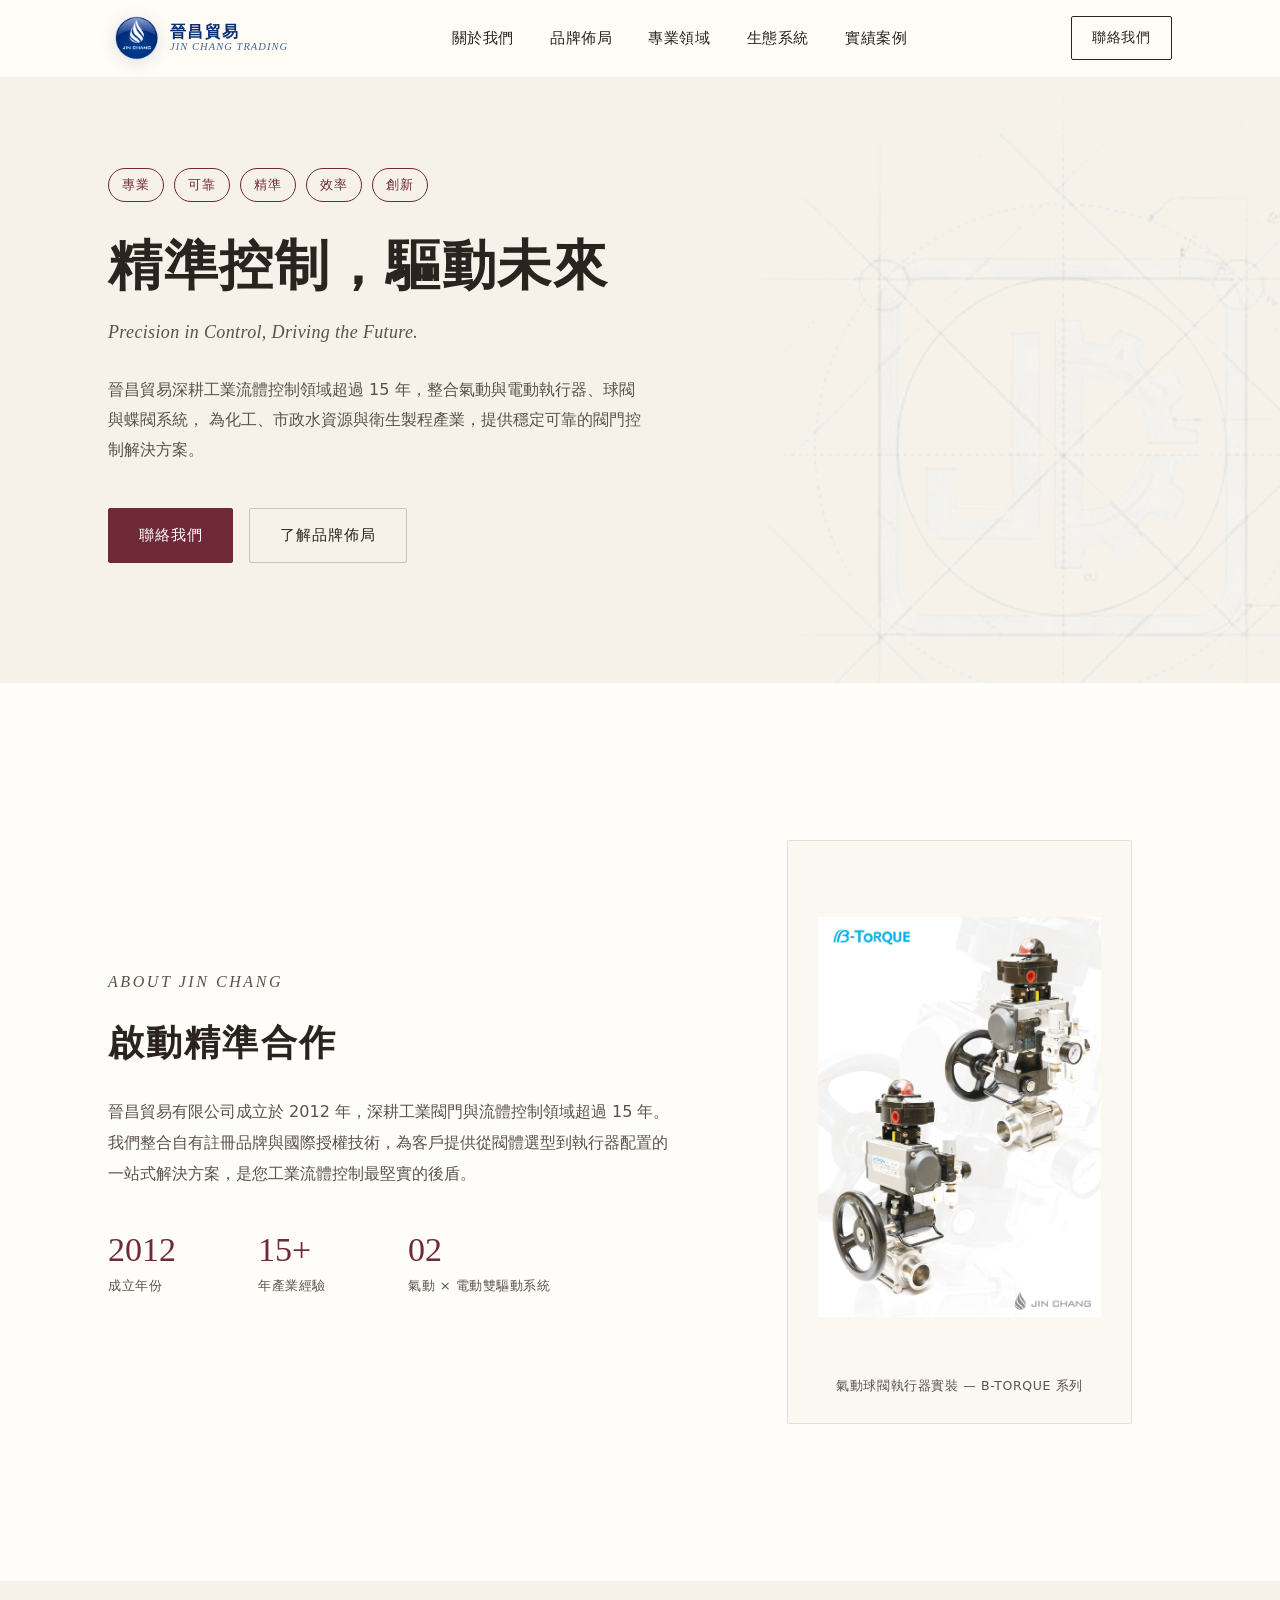
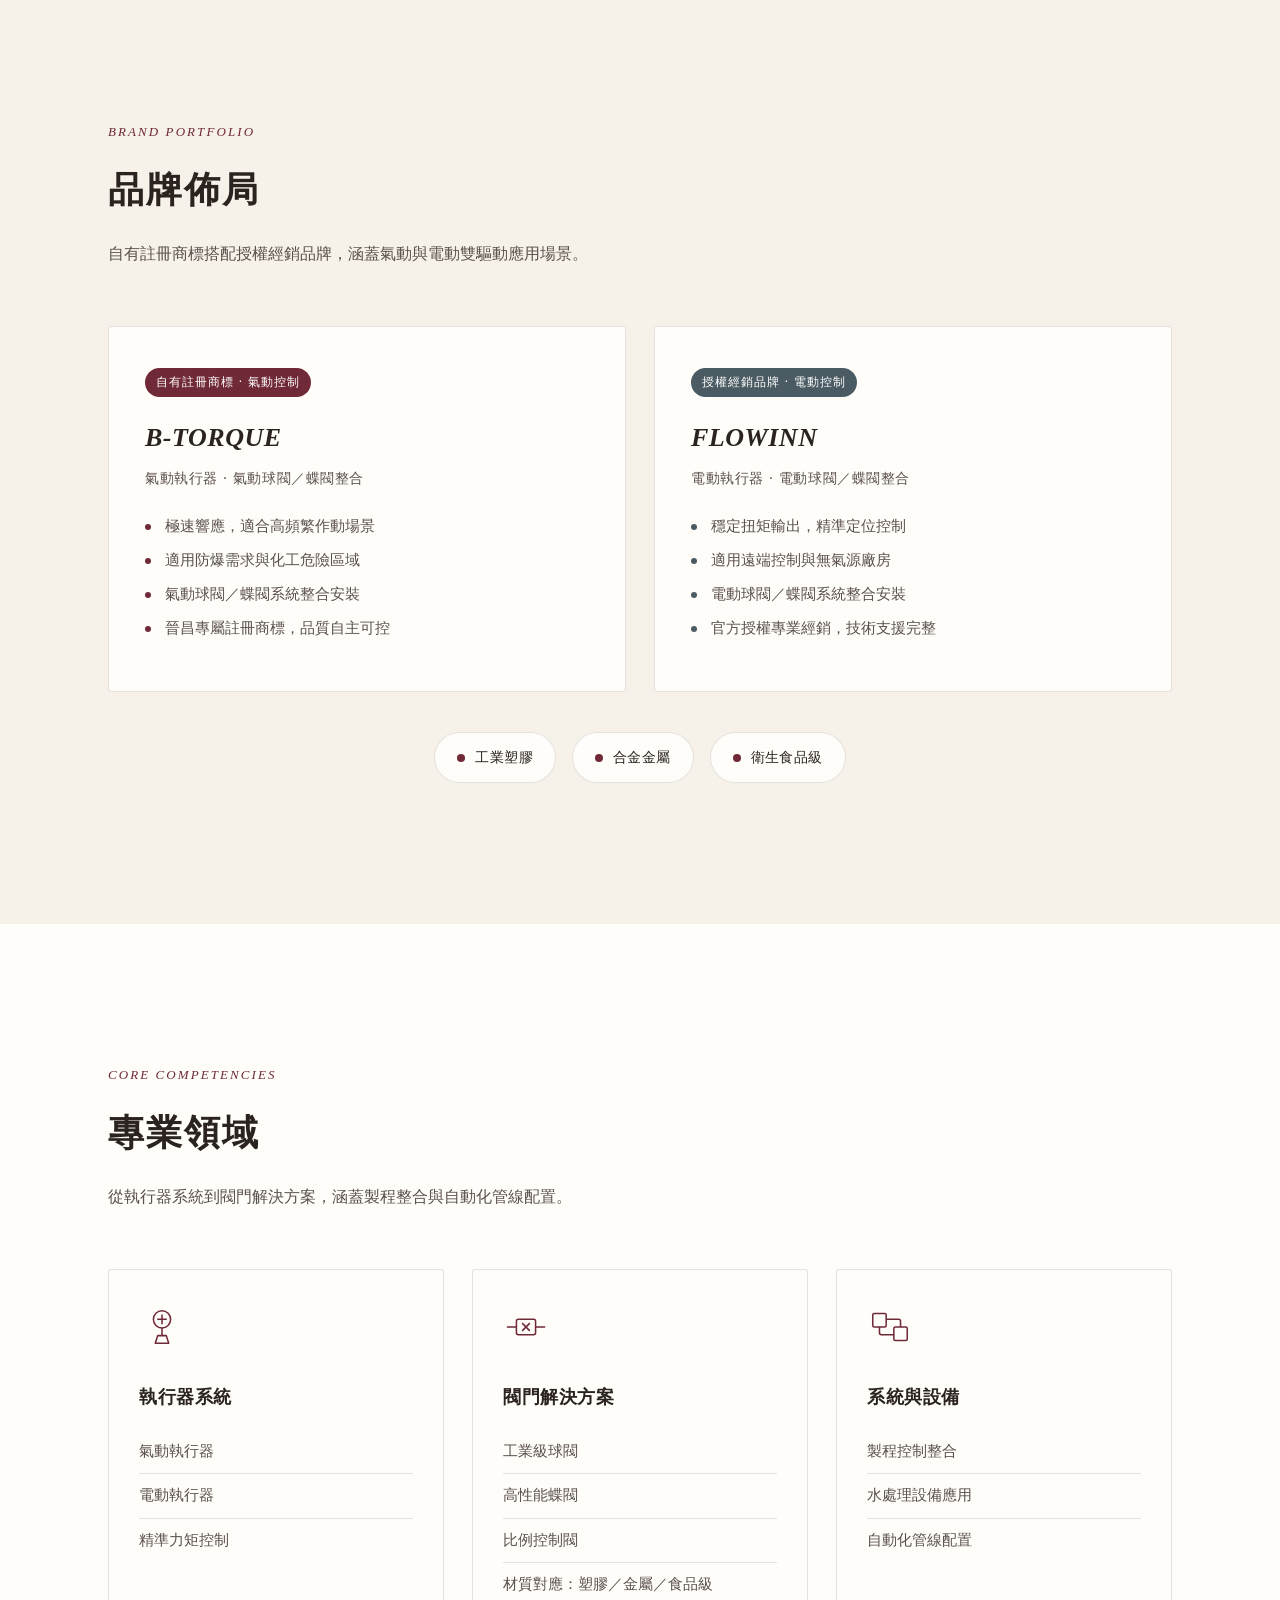
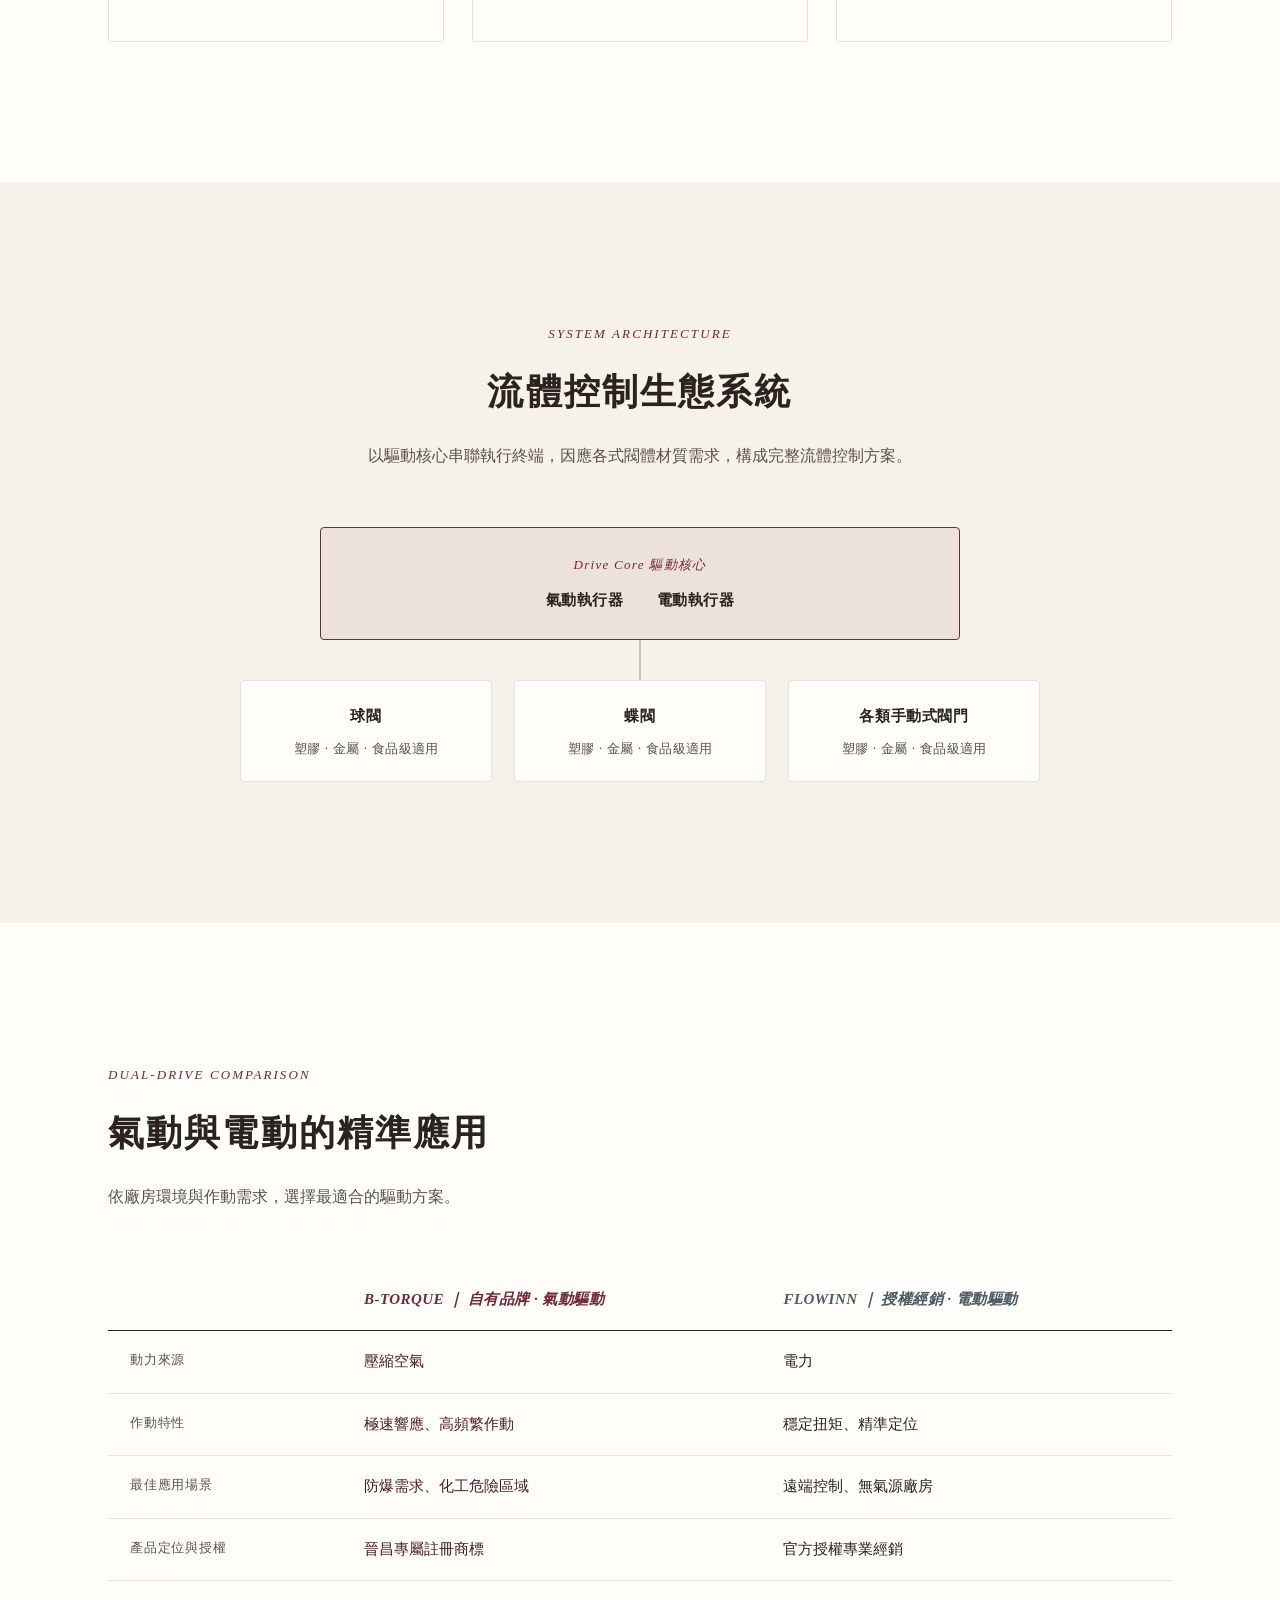
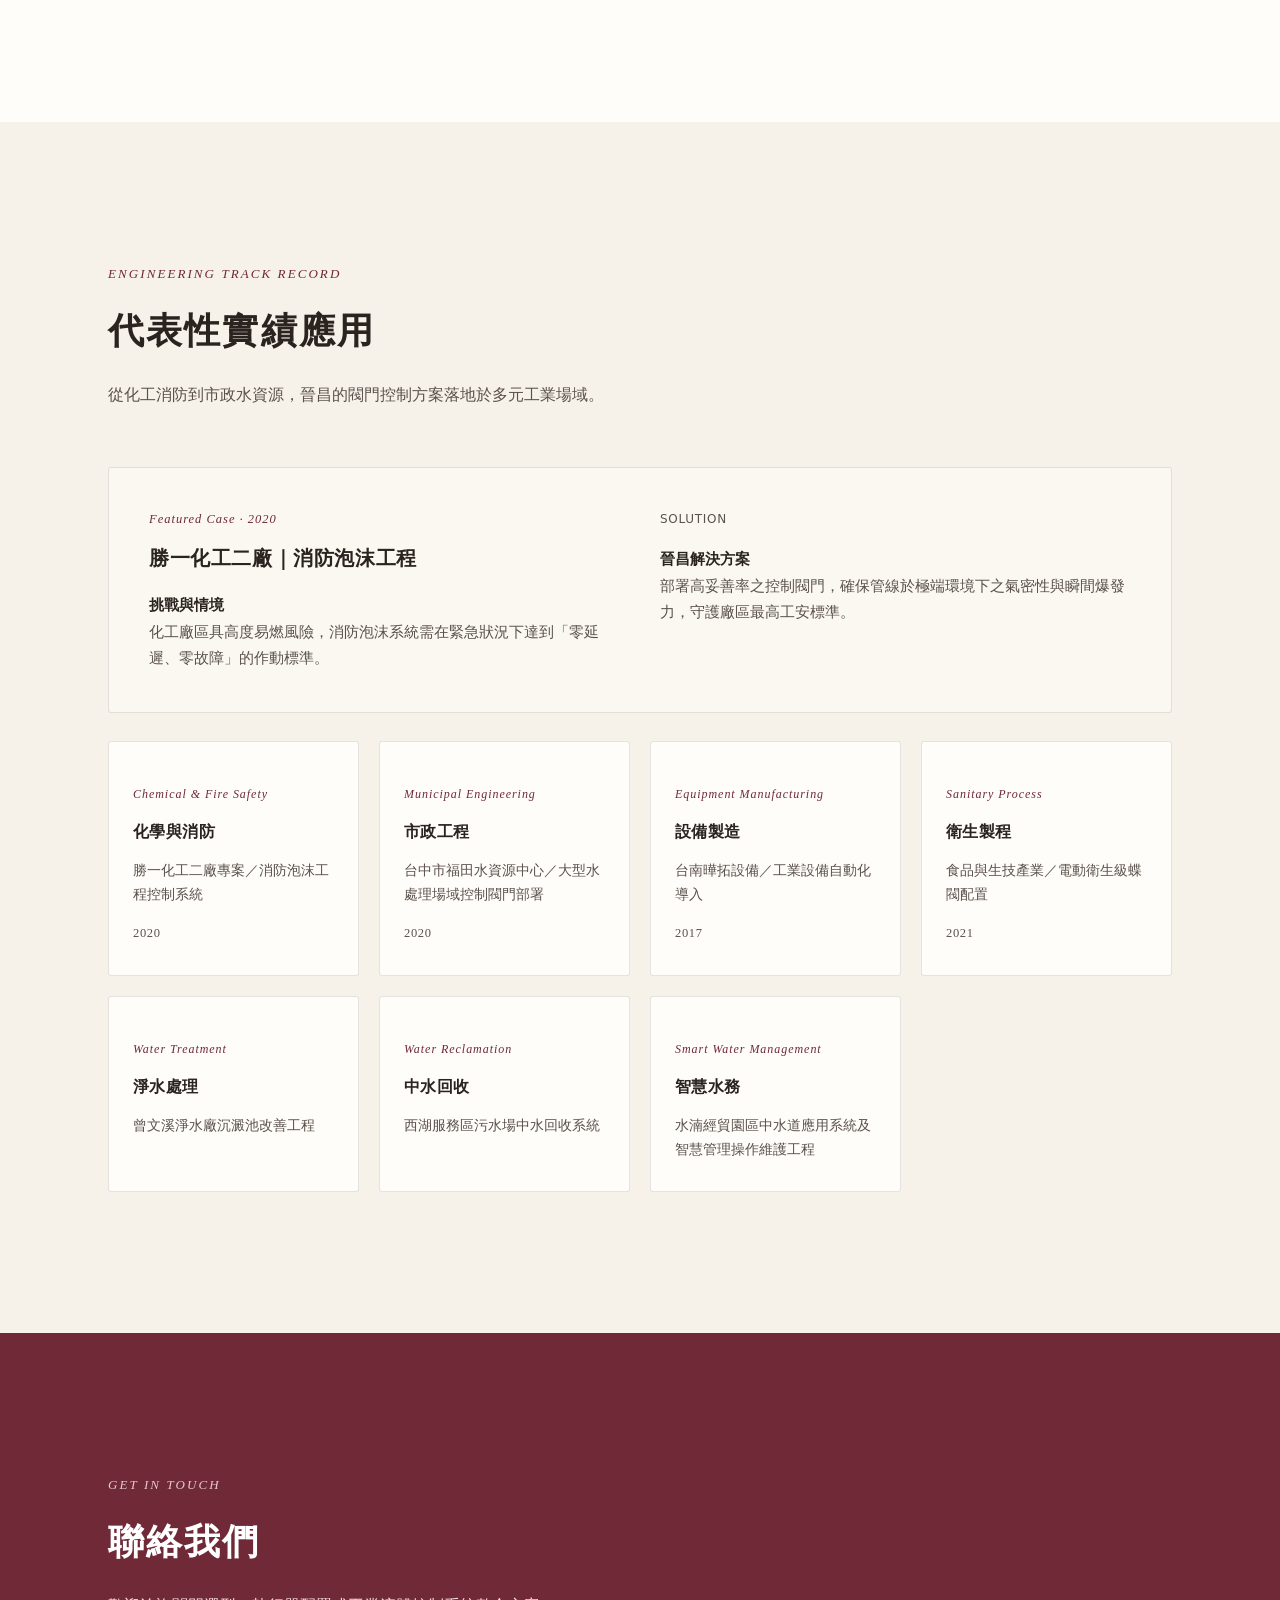
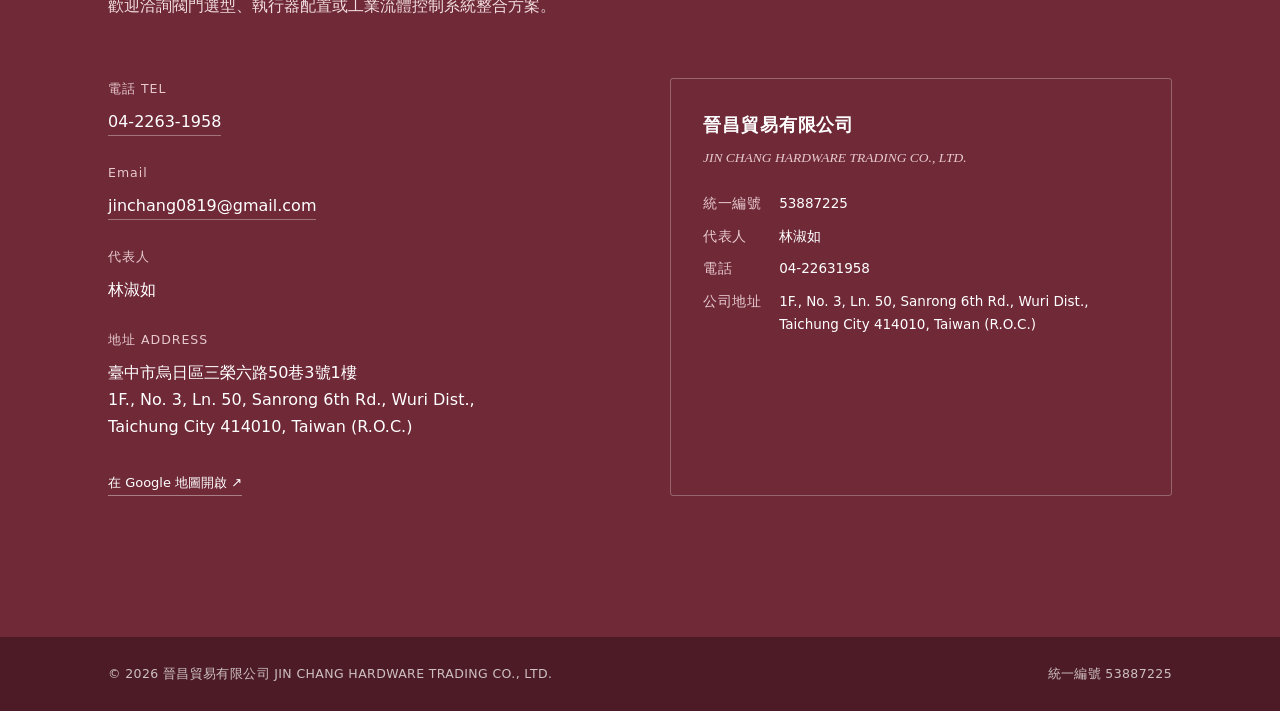
==== commit 3b7d532e: "Add water project references and B-TORQUE photo" ====
--- a/index.html
+++ b/index.html
@@ -82,8 +82,8 @@
       </div>
     </div>
     <figure class="about-media reveal">
-      <img src="assets/images/product-actuator.jpg" alt="電動衛生級球閥執行器產品照">
-      <figcaption>電動球閥執行器實裝 — FLOWINN 系列</figcaption>
+      <img src="assets/images/b-torque-pneumatic-ball-valve.jpg" alt="晉昌 B-TORQUE 氣動球閥執行器實裝" width="1240" height="1754" decoding="async">
+      <figcaption>氣動球閥執行器實裝 — B-TORQUE 系列</figcaption>
     </figure>
   </div>
 </section>
@@ -304,6 +304,21 @@
         <h3>衛生製程</h3>
         <p>食品與生技產業／電動衛生級蝶閥配置</p>
         <p class="year">2021</p>
+      </div>
+      <div class="record-card reveal">
+        <p class="tag">Water Treatment</p>
+        <h3>淨水處理</h3>
+        <p>曾文溪淨水廠沉澱池改善工程</p>
+      </div>
+      <div class="record-card reveal">
+        <p class="tag">Water Reclamation</p>
+        <h3>中水回收</h3>
+        <p>西湖服務區污水場中水回收系統</p>
+      </div>
+      <div class="record-card reveal">
+        <p class="tag">Smart Water Management</p>
+        <h3>智慧水務</h3>
+        <p>水湳經貿園區中水道應用系統及智慧管理操作維護工程</p>
       </div>
     </div>
   </div>
--- a/assets/css/style.css
+++ b/assets/css/style.css
@@ -405,9 +405,11 @@
   border-radius: 3px;
 }
 .about-media img {
+  display: block;
   margin: 0 auto;
-  max-height: 360px;
-  width: auto;
+  width: 100%;
+  max-height: 480px;
+  object-fit: contain;
 }
 .about-media figcaption {
   margin-top: 18px;
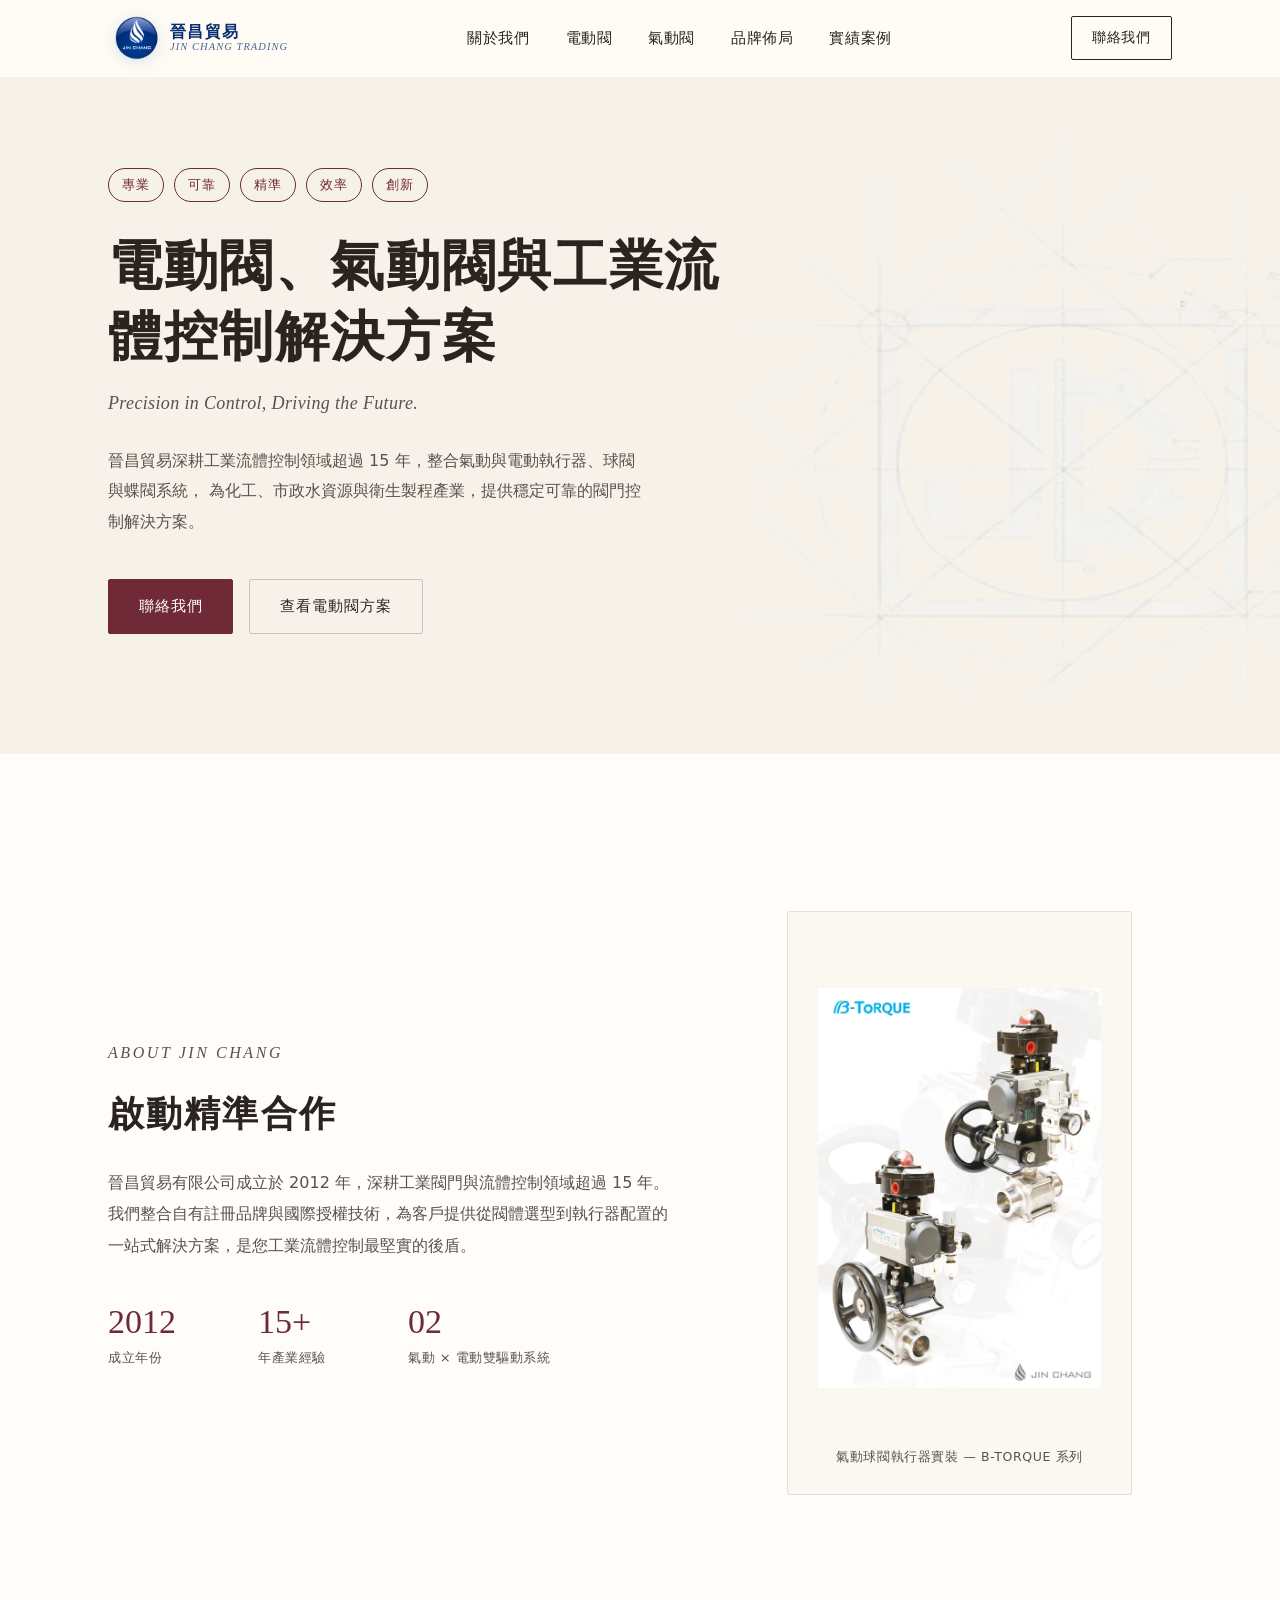
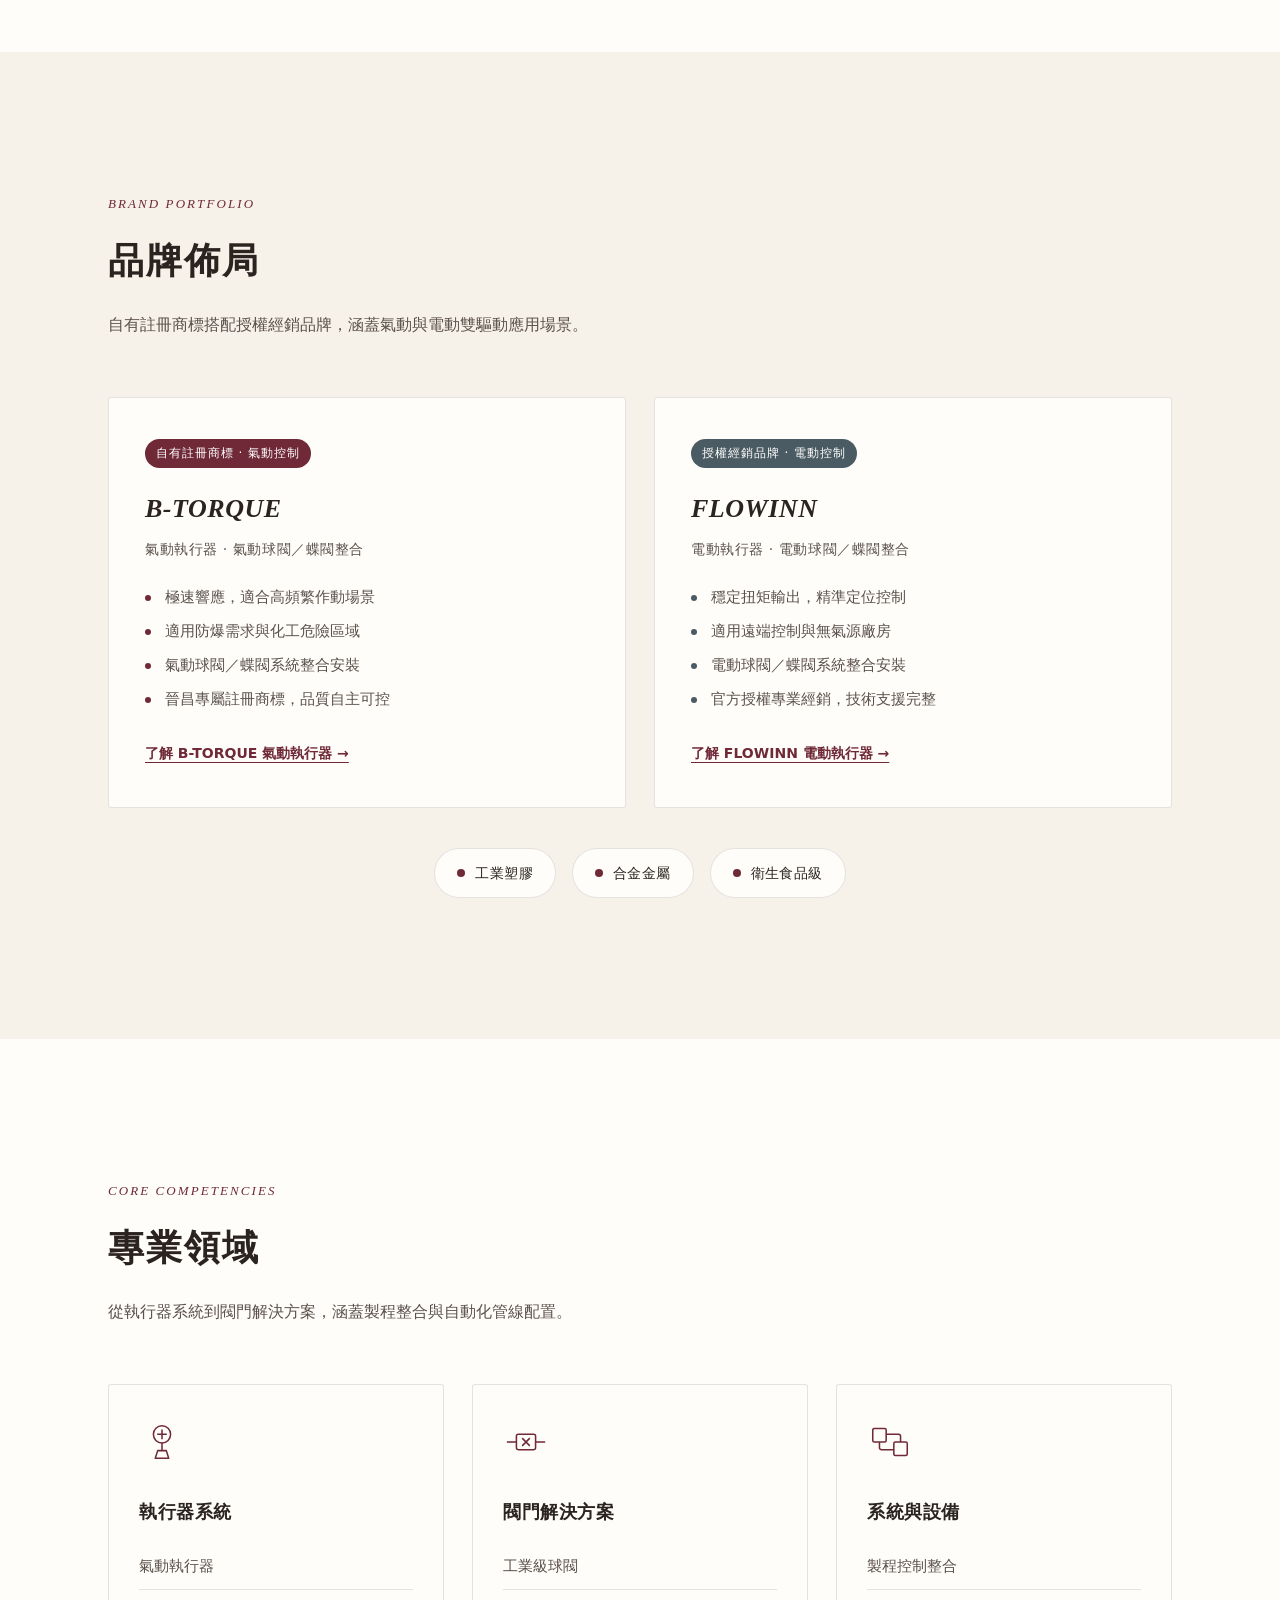
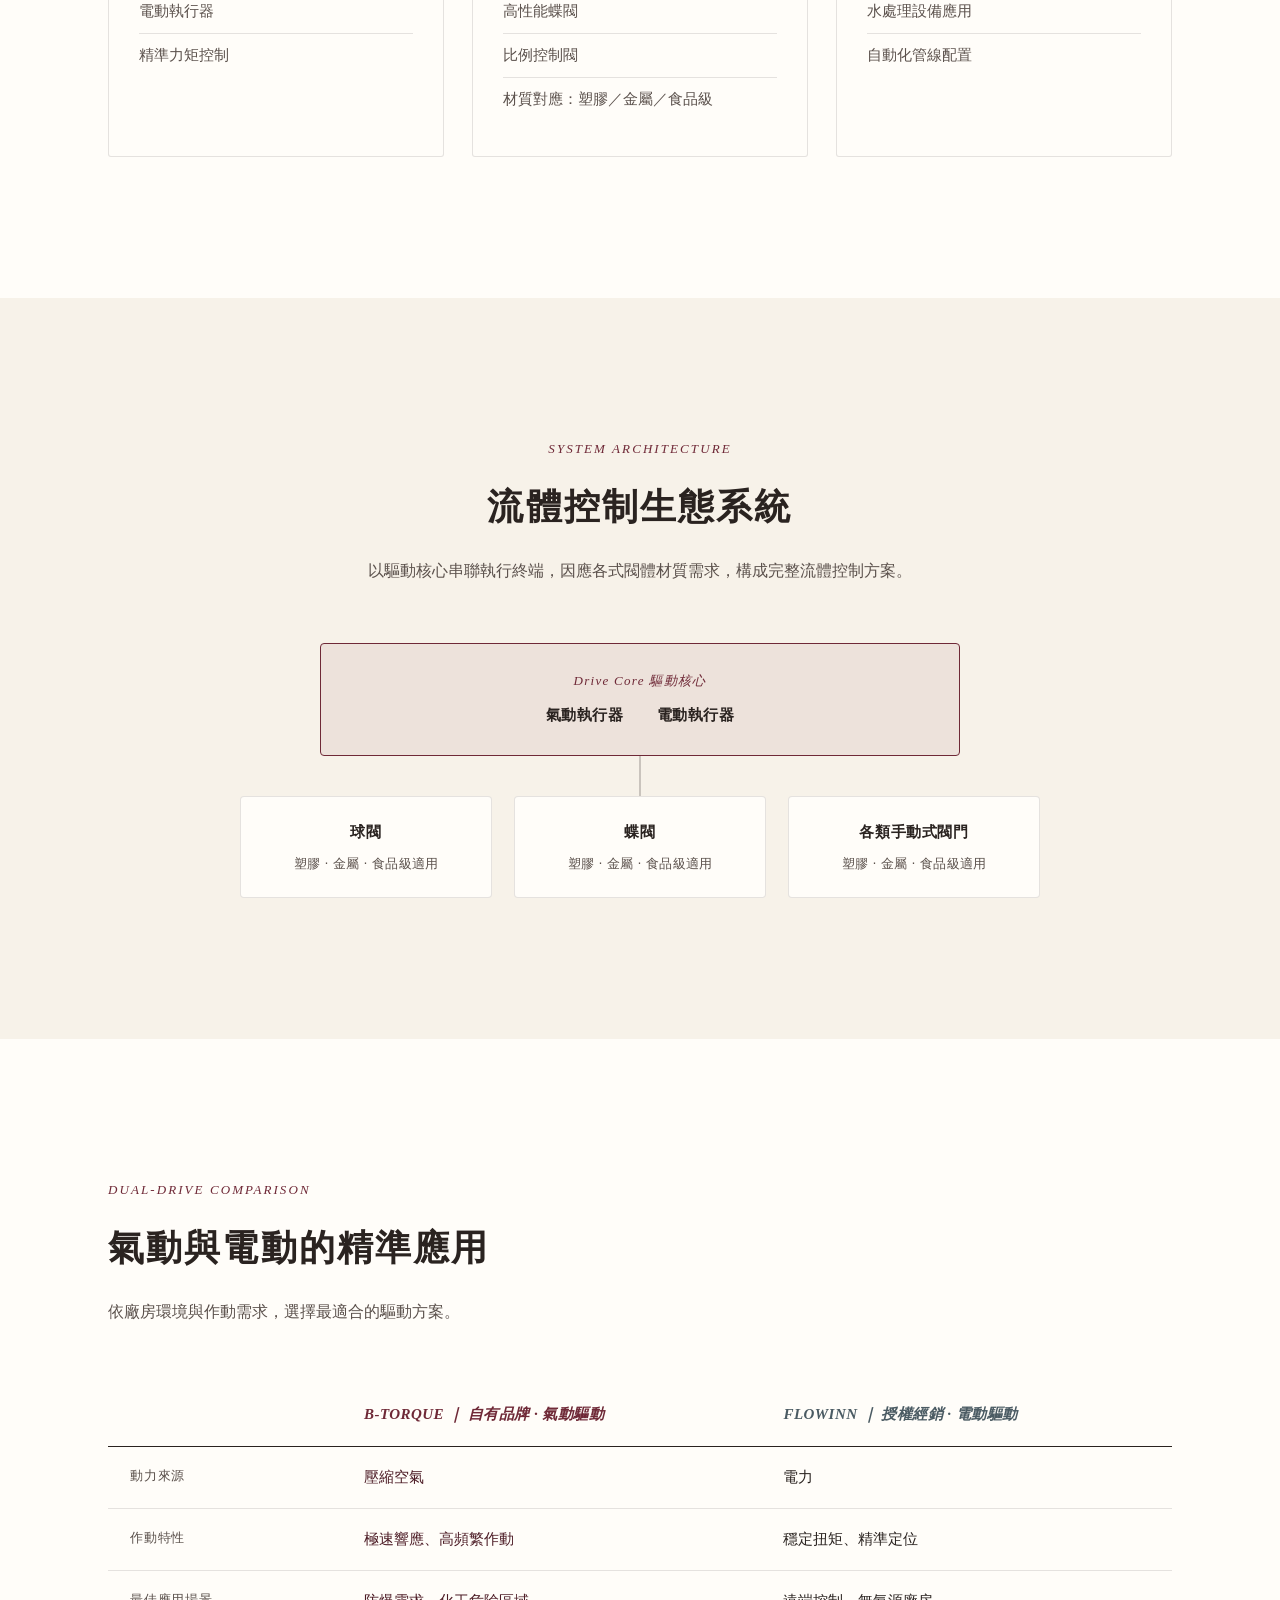
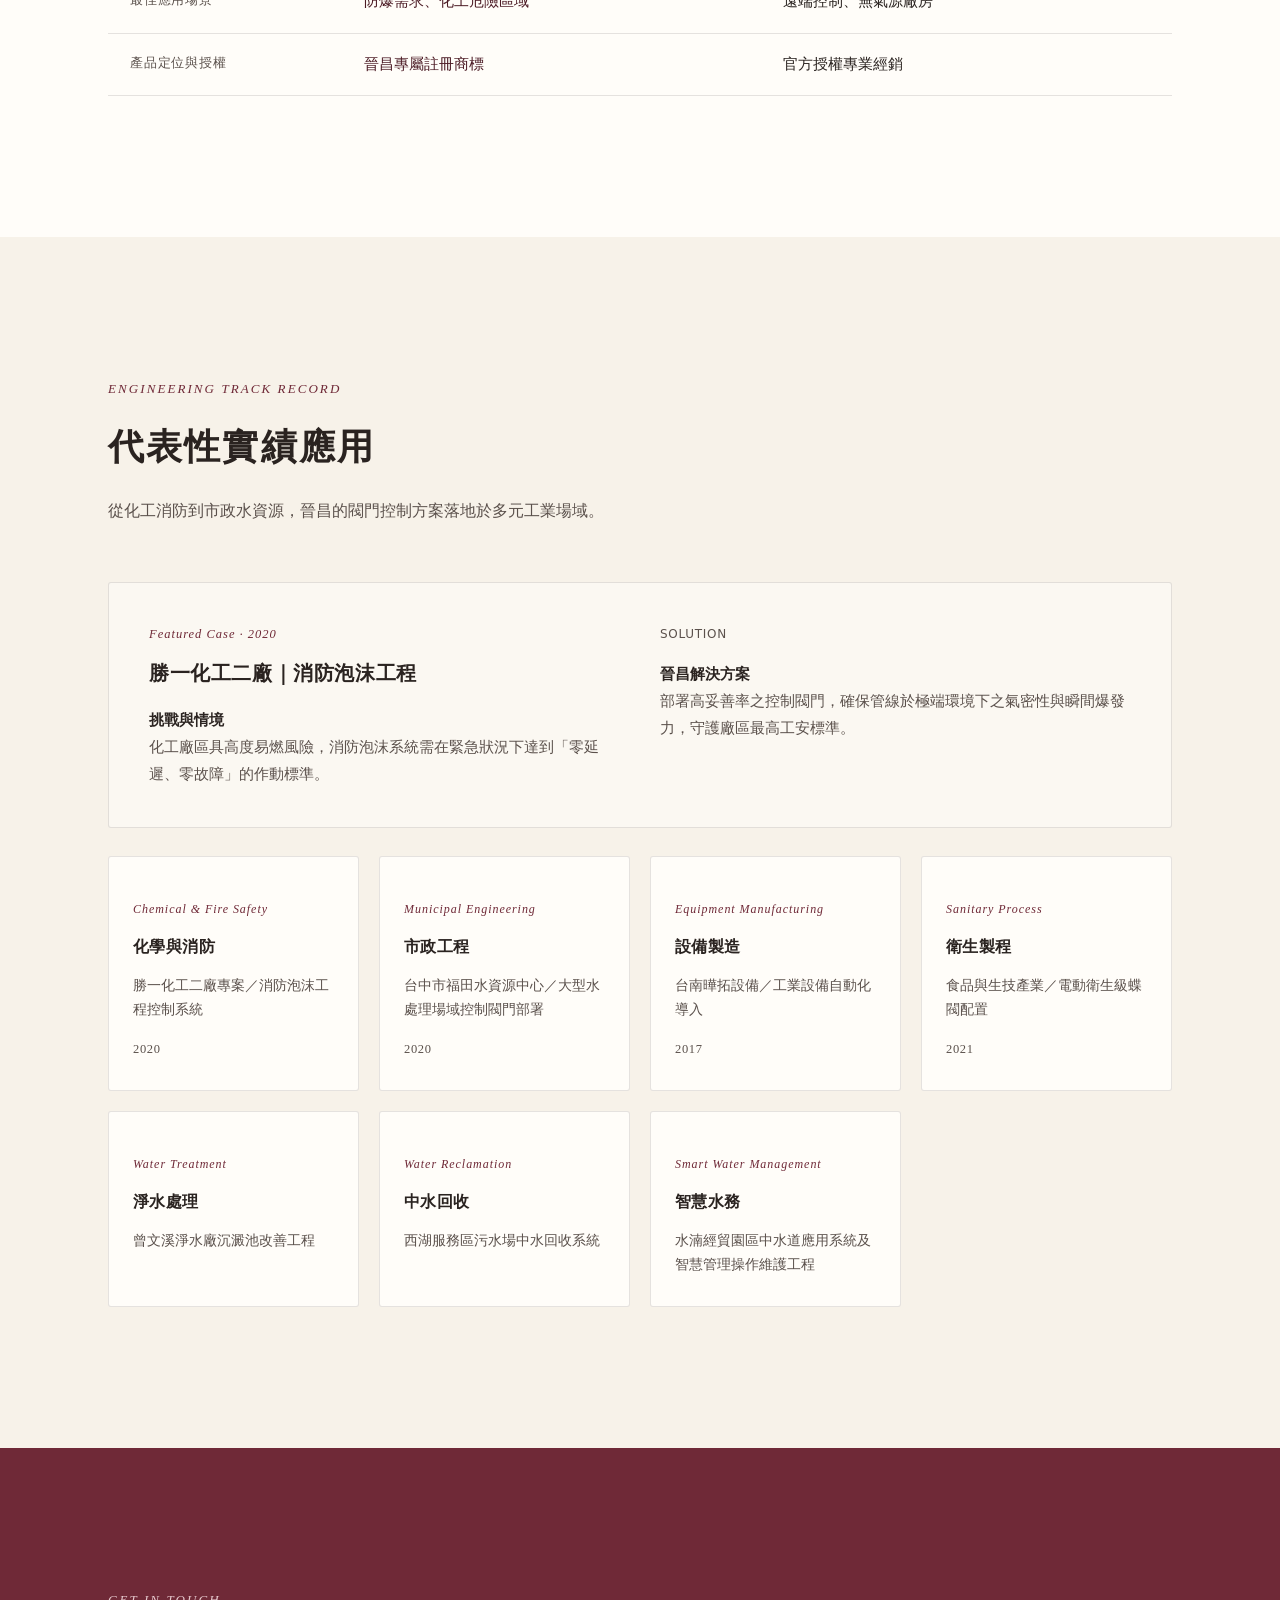
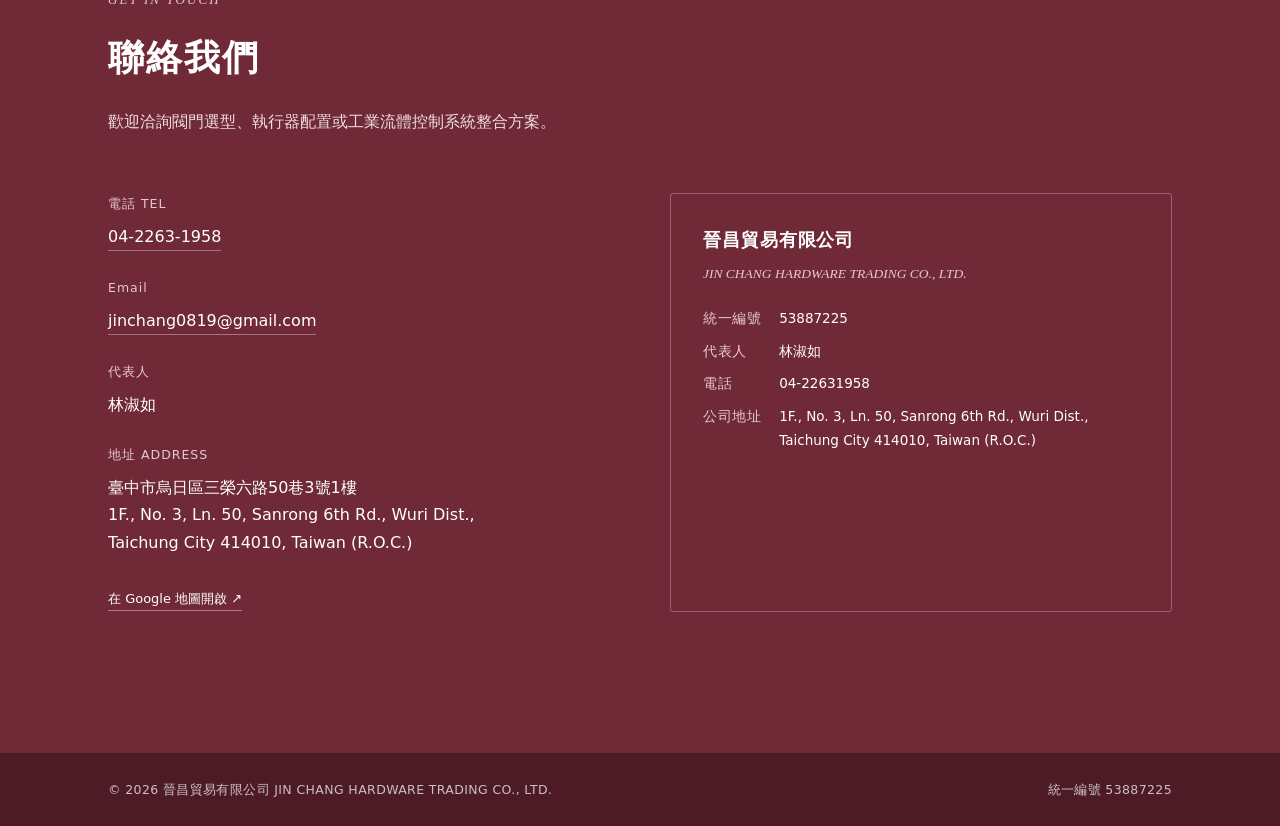
==== commit 91215583: "Build first-phase SEO landing pages" ====
--- a/index.html
+++ b/index.html
@@ -3,11 +3,79 @@
 <head>
 <meta charset="UTF-8">
 <meta name="viewport" content="width=device-width, initial-scale=1.0">
-<title>晉昌貿易有限公司｜精準控制‧驅動未來 — 工業流體控制解決方案</title>
-<meta name="description" content="晉昌貿易有限公司深耕工業閥門與流體控制領域超過15年，整合自有品牌 B-TORQUE 氣動執行器與授權品牌 FLOWINN 電動執行器，提供球閥、蝶閥與流體控制系統整合方案。">
+<link rel="canonical" href="https://jinchang.tw/">
+<title>電動閥、氣動閥與工業閥門整合｜晉昌貿易</title>
+<meta name="description" content="晉昌貿易提供 FLOWINN 電動執行器、B-TORQUE 氣動執行器，整合電動球閥、電動蝶閥、氣動球閥及水處理控制閥選型與工程應用。">
+<meta name="robots" content="index,follow,max-image-preview:large">
+<meta property="og:locale" content="zh_TW">
+<meta property="og:type" content="website">
+<meta property="og:site_name" content="晉昌貿易有限公司">
+<meta property="og:title" content="電動閥、氣動閥與工業閥門整合｜晉昌貿易">
+<meta property="og:description" content="FLOWINN 電動執行器、B-TORQUE 氣動執行器，以及球閥、蝶閥與水處理控制閥整合服務。">
+<meta property="og:url" content="https://jinchang.tw/">
+<meta property="og:image" content="https://jinchang.tw/assets/images/b-torque-pneumatic-ball-valve.jpg">
+<meta name="twitter:card" content="summary_large_image">
 <link rel="icon" type="image/png" href="assets/images/jinchang-logo-mark.png">
 <link rel="apple-touch-icon" href="assets/images/jinchang-logo-mark.png">
 <link rel="stylesheet" href="assets/css/style.css">
+<script type="application/ld+json">
+{
+  "@context": "https://schema.org",
+  "@type": ["Organization", "LocalBusiness"],
+  "@id": "https://jinchang.tw/#organization",
+  "name": "晉昌貿易有限公司",
+  "alternateName": "JIN CHANG HARDWARE TRADING CO., LTD.",
+  "legalName": "晉昌貿易有限公司",
+  "url": "https://jinchang.tw/",
+  "logo": "https://jinchang.tw/assets/images/jinchang-logo-mark.png",
+  "image": "https://jinchang.tw/assets/images/b-torque-pneumatic-ball-valve.jpg",
+  "foundingDate": "2012",
+  "taxID": "53887225",
+  "telephone": "+886-4-2263-1958",
+  "email": "jinchang0819@gmail.com",
+  "address": {
+    "@type": "PostalAddress",
+    "streetAddress": "三榮六路50巷3號1樓",
+    "addressLocality": "烏日區",
+    "addressRegion": "臺中市",
+    "postalCode": "414010",
+    "addressCountry": "TW"
+  },
+  "areaServed": {
+    "@type": "Country",
+    "name": "Taiwan"
+  },
+  "knowsAbout": [
+    "電動閥",
+    "氣動閥",
+    "電動執行器",
+    "氣動執行器",
+    "球閥",
+    "蝶閥",
+    "工業流體控制"
+  ],
+  "hasOfferCatalog": {
+    "@type": "OfferCatalog",
+    "name": "工業閥門與執行器整合服務",
+    "itemListElement": [
+      {"@type": "OfferCatalog", "name": "電動閥與電動執行器"},
+      {"@type": "OfferCatalog", "name": "氣動閥與氣動執行器"},
+      {"@type": "OfferCatalog", "name": "球閥與蝶閥系統整合"}
+    ]
+  }
+}
+</script>
+<script type="application/ld+json">
+{
+  "@context": "https://schema.org",
+  "@type": "WebSite",
+  "@id": "https://jinchang.tw/#website",
+  "url": "https://jinchang.tw/",
+  "name": "晉昌貿易有限公司",
+  "inLanguage": "zh-Hant-TW",
+  "publisher": {"@id": "https://jinchang.tw/#organization"}
+}
+</script>
 </head>
 <body>
 
@@ -22,9 +90,9 @@
     </a>
     <ul class="nav-links">
       <li><a href="#about">關於我們</a></li>
+      <li><a href="electric-valve/">電動閥</a></li>
+      <li><a href="pneumatic-valve/">氣動閥</a></li>
       <li><a href="#brands">品牌佈局</a></li>
-      <li><a href="#competencies">專業領域</a></li>
-      <li><a href="#ecosystem">生態系統</a></li>
       <li><a href="#records">實績案例</a></li>
       <li class="cta-mobile-only"><a href="#contact" class="btn btn-primary" style="width:100%;justify-content:center;">聯絡我們</a></li>
     </ul>
@@ -36,13 +104,16 @@
 </nav>
 
 <header class="hero" id="top">
-  <img class="hero-watermark" src="assets/images/blueprint-watermark.png" alt="">
+  <picture>
+    <source type="image/webp" srcset="assets/images/blueprint-watermark.webp">
+    <img class="hero-watermark" src="assets/images/blueprint-watermark.png" alt="" width="480" height="580" decoding="async">
+  </picture>
   <div class="wrap">
     <div class="hero-inner">
       <div class="hero-tags">
         <span>專業</span><span>可靠</span><span>精準</span><span>效率</span><span>創新</span>
       </div>
-      <h1 class="reveal">精準控制，驅動未來</h1>
+      <h1 class="reveal">電動閥、氣動閥與工業流體控制解決方案</h1>
       <p class="hero-en reveal">Precision in Control, Driving the Future.</p>
       <p class="hero-desc reveal">
         晉昌貿易深耕工業流體控制領域超過 15 年，整合氣動與電動執行器、球閥與蝶閥系統，
@@ -50,7 +121,7 @@
       </p>
       <div class="hero-actions reveal">
         <a href="#contact" class="btn btn-primary">聯絡我們</a>
-        <a href="#brands" class="btn btn-ghost">了解品牌佈局</a>
+        <a href="electric-valve/" class="btn btn-ghost">查看電動閥方案</a>
       </div>
     </div>
   </div>
@@ -82,7 +153,10 @@
       </div>
     </div>
     <figure class="about-media reveal">
-      <img src="assets/images/b-torque-pneumatic-ball-valve.jpg" alt="晉昌 B-TORQUE 氣動球閥執行器實裝" width="1240" height="1754" decoding="async">
+      <picture>
+        <source type="image/webp" srcset="assets/images/b-torque-pneumatic-ball-valve.webp">
+        <img src="assets/images/b-torque-pneumatic-ball-valve.jpg" alt="晉昌 B-TORQUE 氣動球閥執行器實裝" width="1240" height="1754" loading="lazy" decoding="async">
+      </picture>
       <figcaption>氣動球閥執行器實裝 — B-TORQUE 系列</figcaption>
     </figure>
   </div>
@@ -106,6 +180,7 @@
           <li>氣動球閥／蝶閥系統整合安裝</li>
           <li>晉昌專屬註冊商標，品質自主可控</li>
         </ul>
+        <a class="text-link" href="pneumatic-actuator/">了解 B-TORQUE 氣動執行器 →</a>
       </div>
       <div class="brand-card alt reveal">
         <span class="tag">授權經銷品牌 · 電動控制</span>
@@ -117,6 +192,7 @@
           <li>電動球閥／蝶閥系統整合安裝</li>
           <li>官方授權專業經銷，技術支援完整</li>
         </ul>
+        <a class="text-link" href="electric-actuator/">了解 FLOWINN 電動執行器 →</a>
       </div>
     </div>
     <div class="material-row reveal">
--- a/assets/css/style.css
+++ b/assets/css/style.css
@@ -66,6 +66,15 @@
   color: inherit;
 }
 
+.text-link {
+  display: inline-block;
+  margin-top: 18px;
+  color: var(--burgundy);
+  font-size: 14px;
+  font-weight: 700;
+  text-underline-offset: 4px;
+}
+
 .wrap {
   max-width: var(--max-width);
   margin: 0 auto;
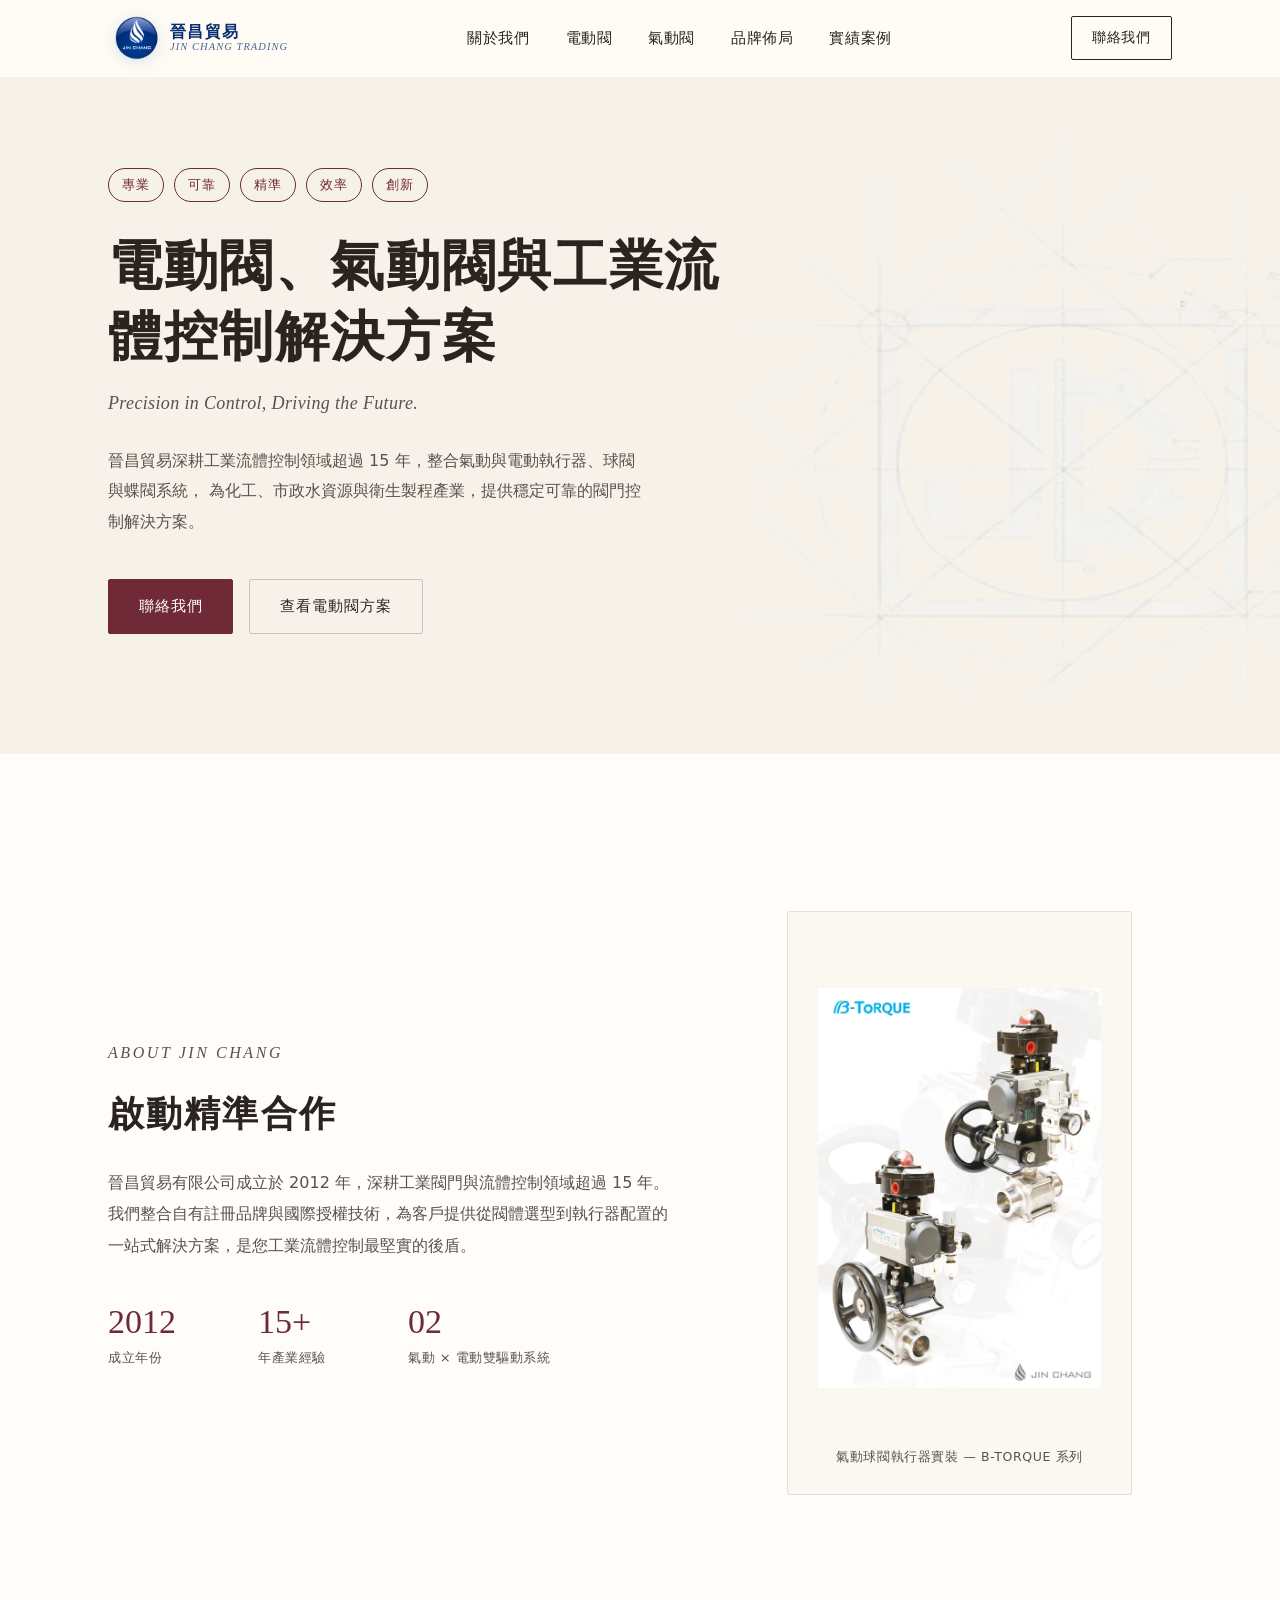
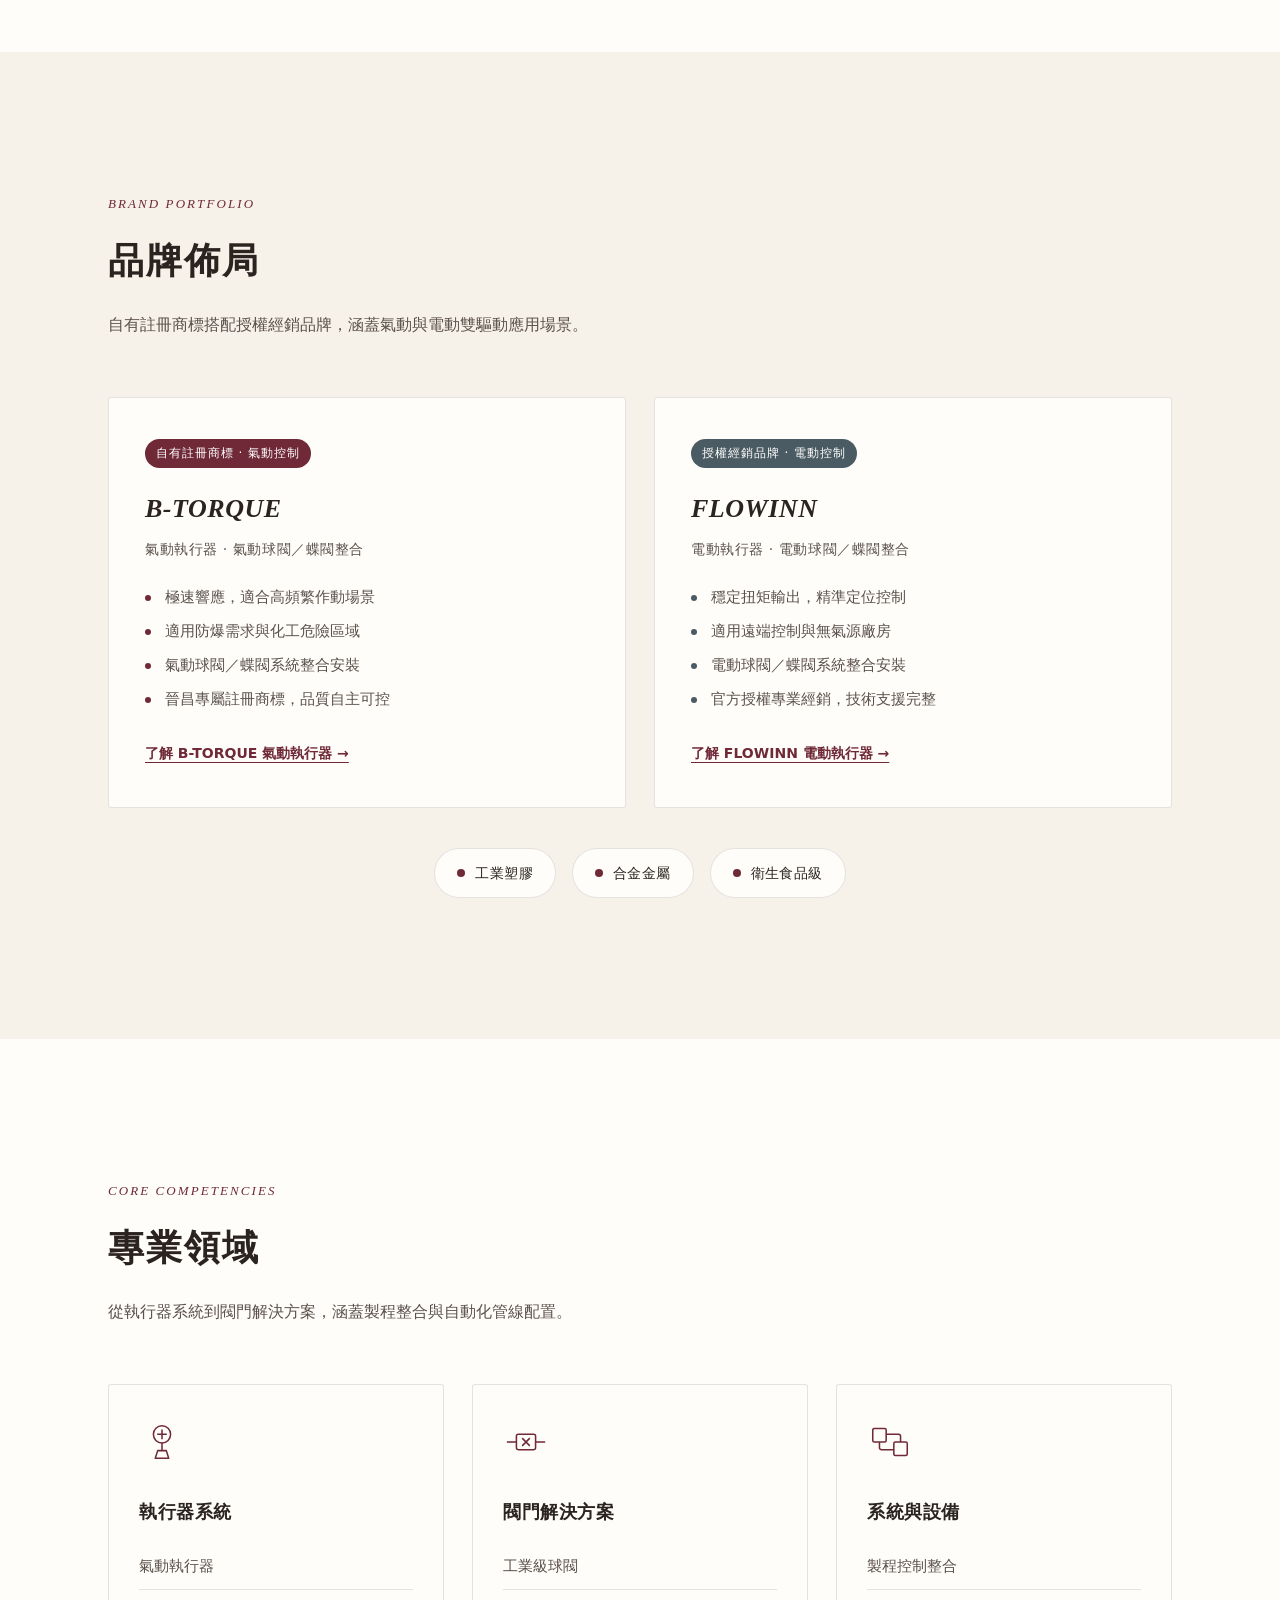
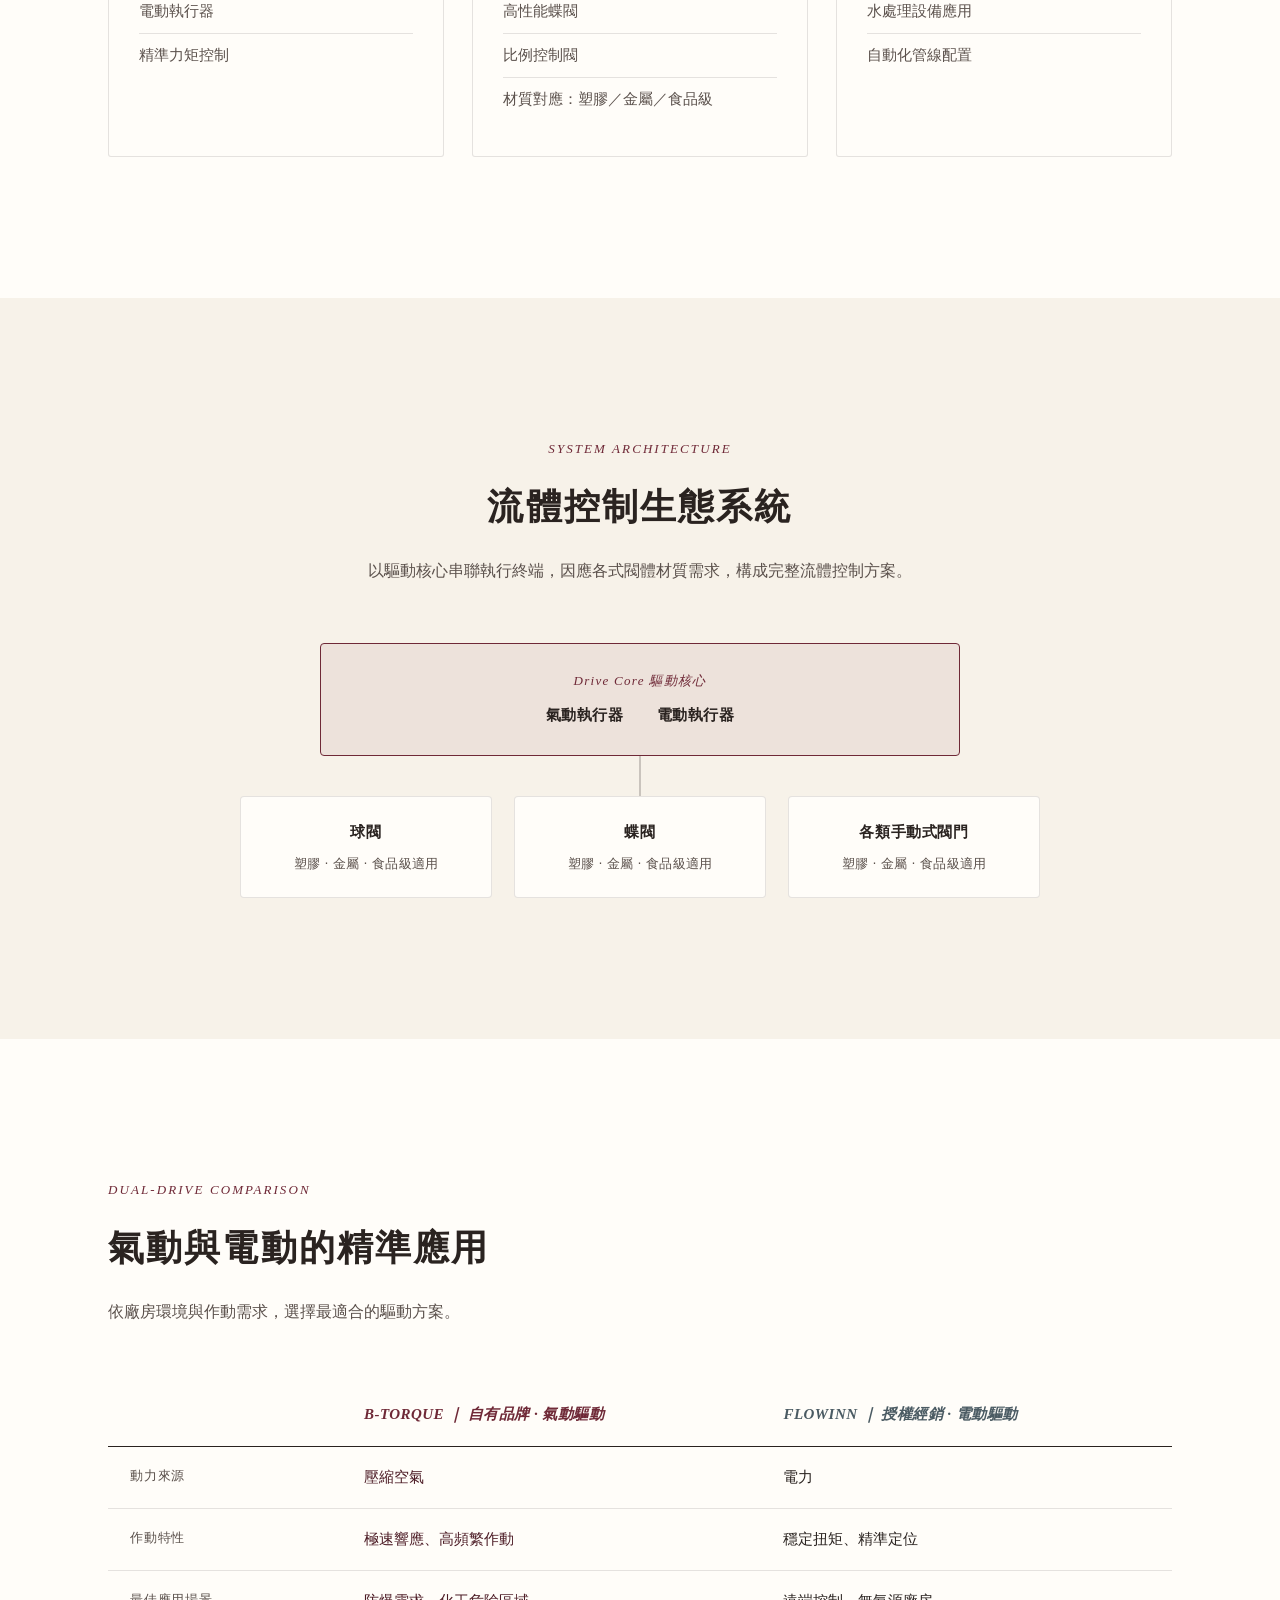
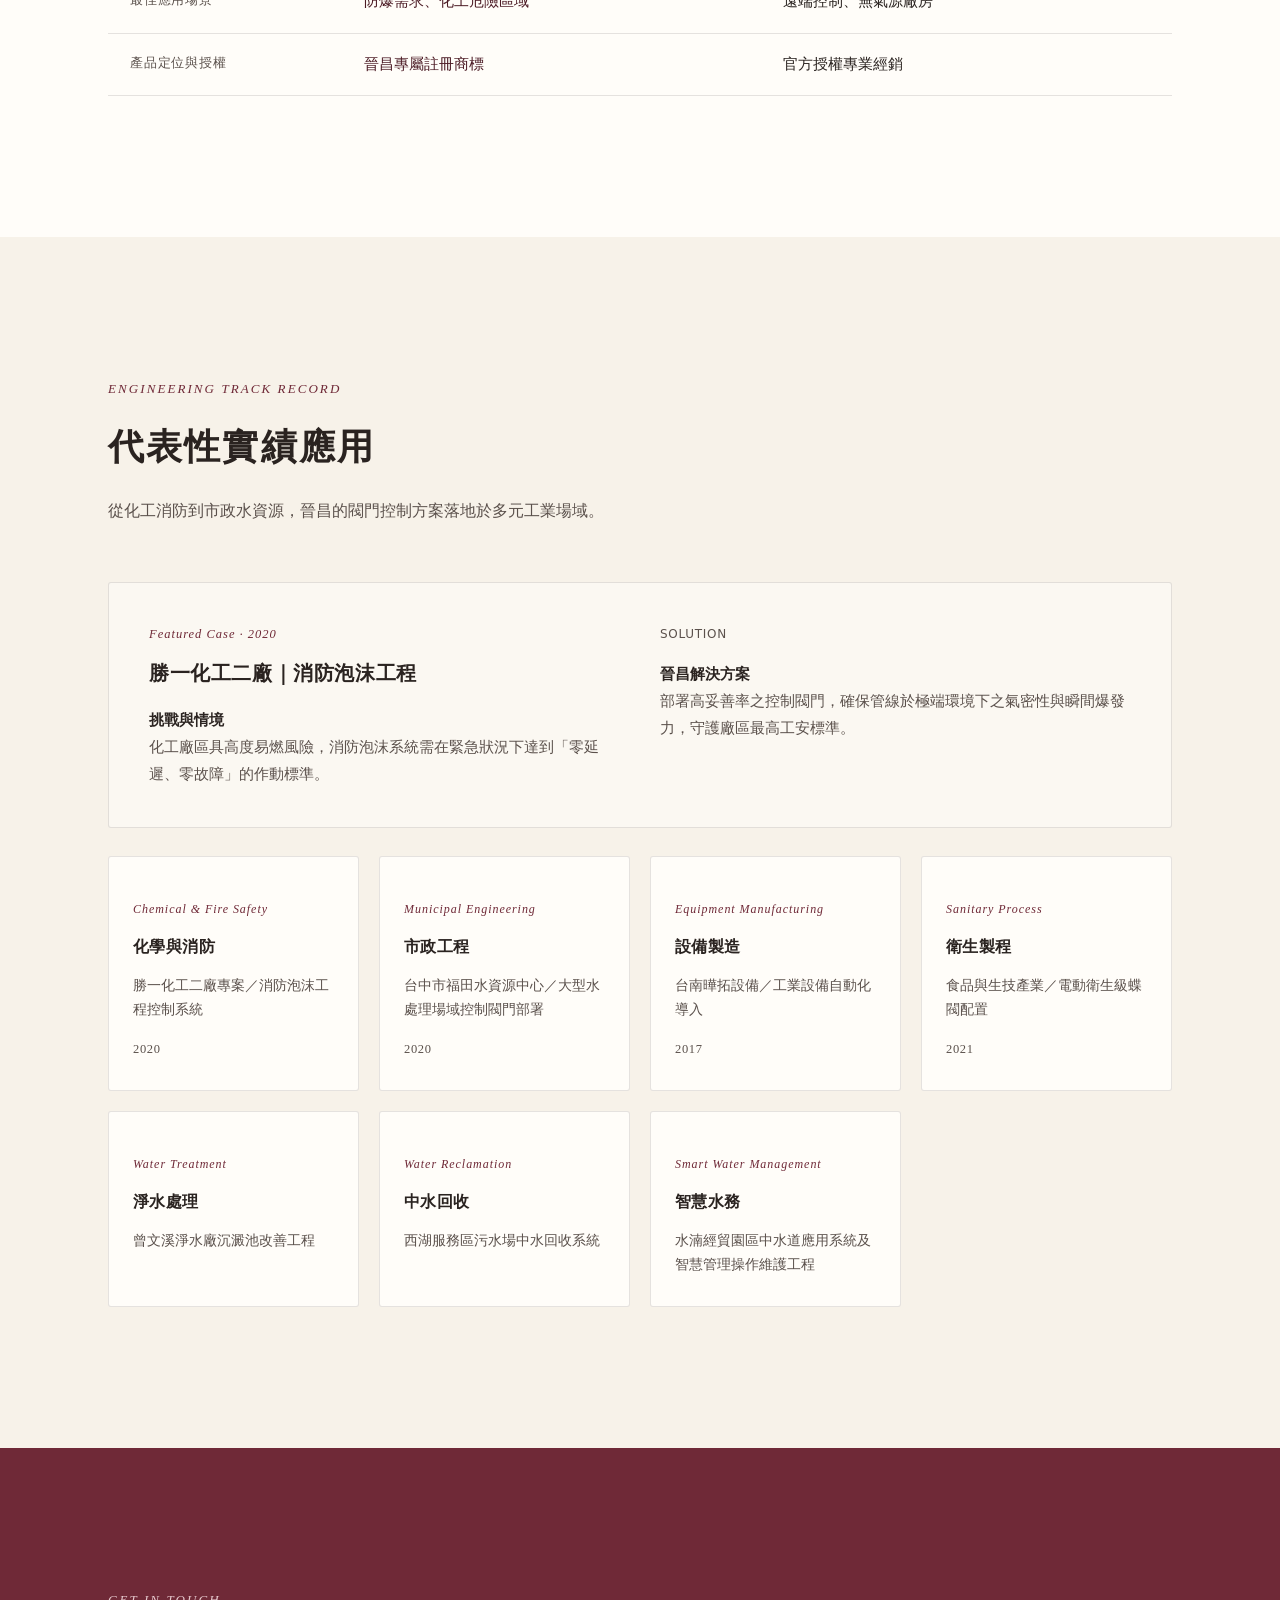
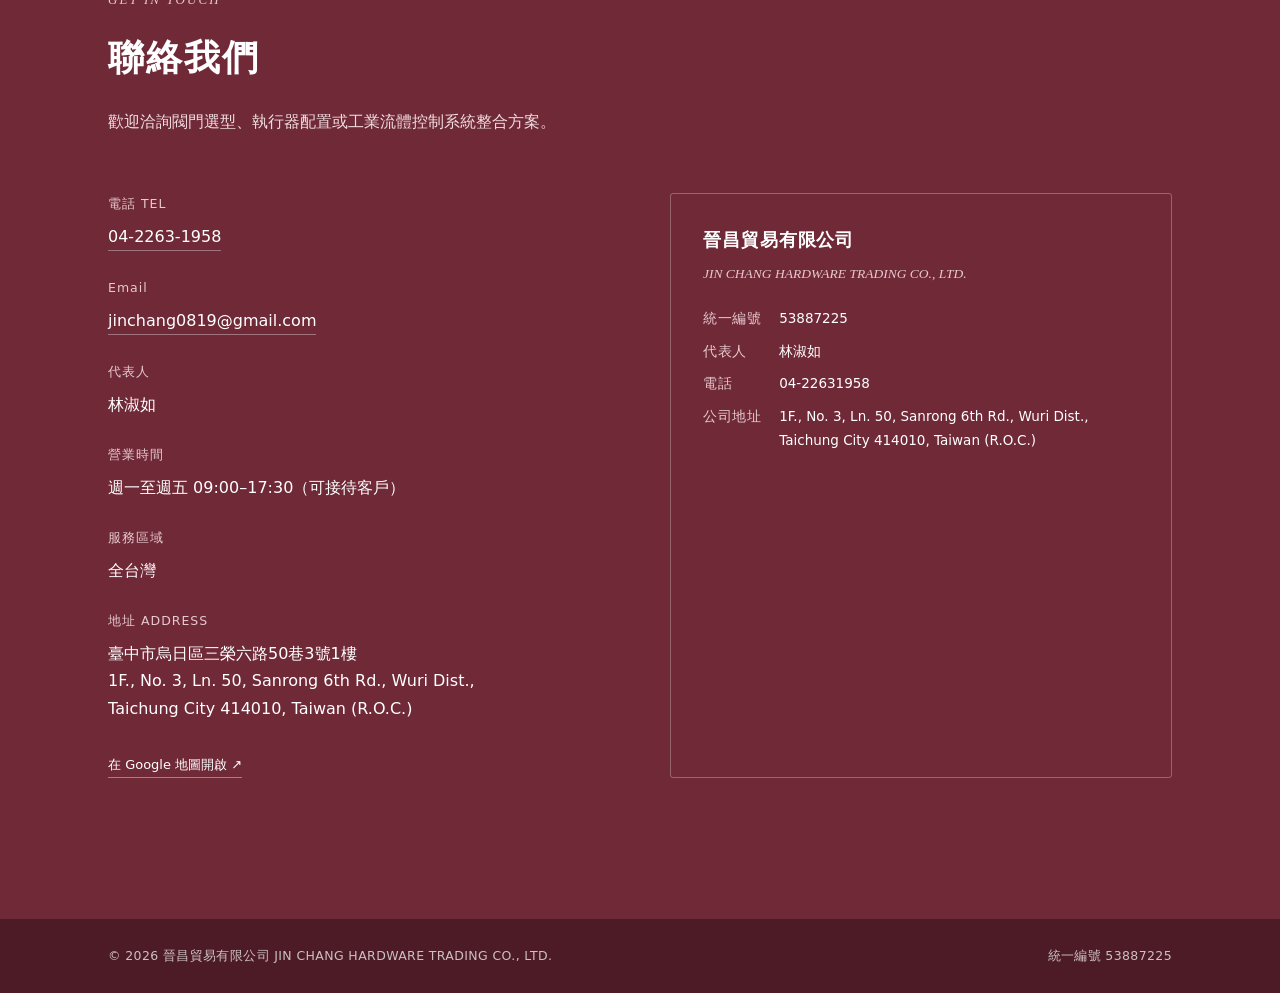
==== commit a3bca338: "Add business hours and service area" ====
--- a/index.html
+++ b/index.html
@@ -43,8 +43,22 @@
   },
   "areaServed": {
     "@type": "Country",
-    "name": "Taiwan"
+    "name": "臺灣"
   },
+  "openingHoursSpecification": [
+    {
+      "@type": "OpeningHoursSpecification",
+      "dayOfWeek": [
+        "https://schema.org/Monday",
+        "https://schema.org/Tuesday",
+        "https://schema.org/Wednesday",
+        "https://schema.org/Thursday",
+        "https://schema.org/Friday"
+      ],
+      "opens": "09:00",
+      "closes": "17:30"
+    }
+  ],
   "knowsAbout": [
     "電動閥",
     "氣動閥",
@@ -418,6 +432,12 @@
         <p class="label">代表人</p>
         <p class="value">林淑如</p>
 
+        <p class="label">營業時間</p>
+        <p class="value">週一至週五 09:00–17:30（可接待客戶）</p>
+
+        <p class="label">服務區域</p>
+        <p class="value">全台灣</p>
+
         <p class="label">地址 ADDRESS</p>
         <p class="value">
           臺中市烏日區三榮六路50巷3號1樓<br>
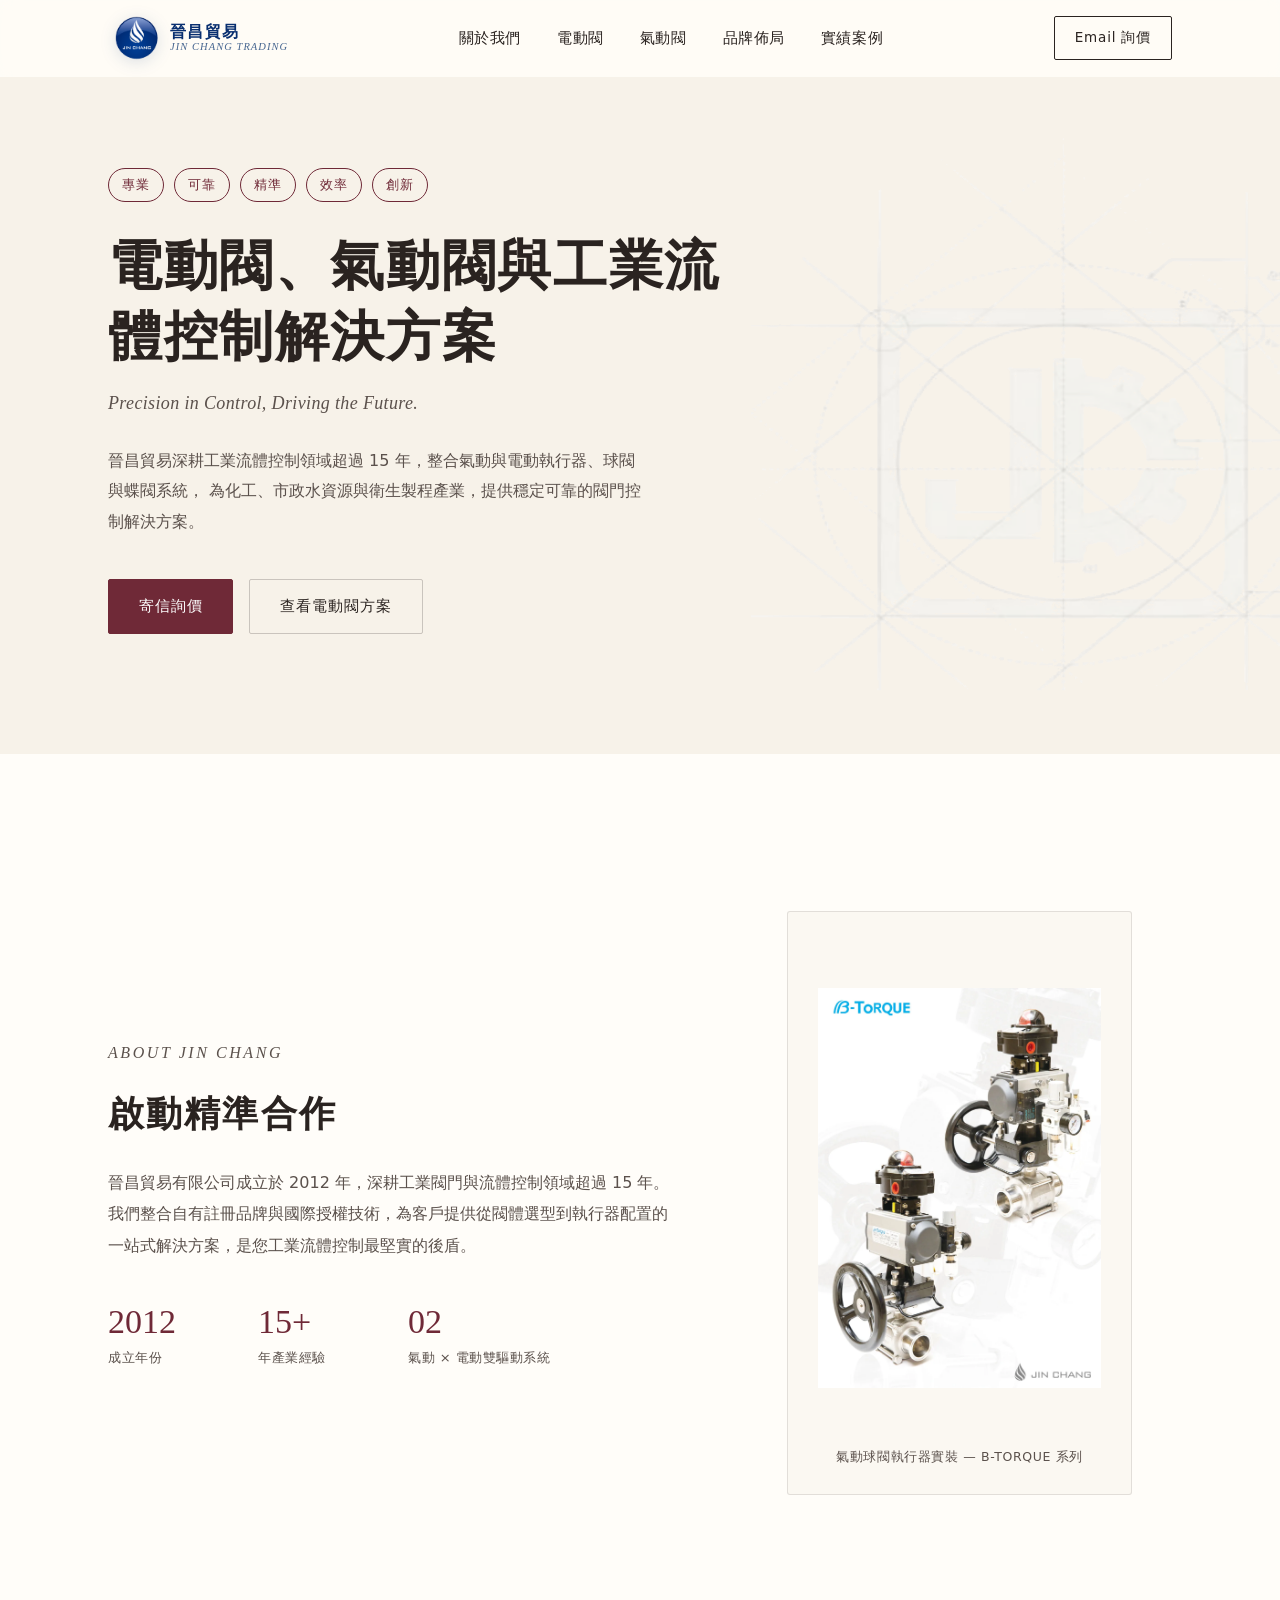
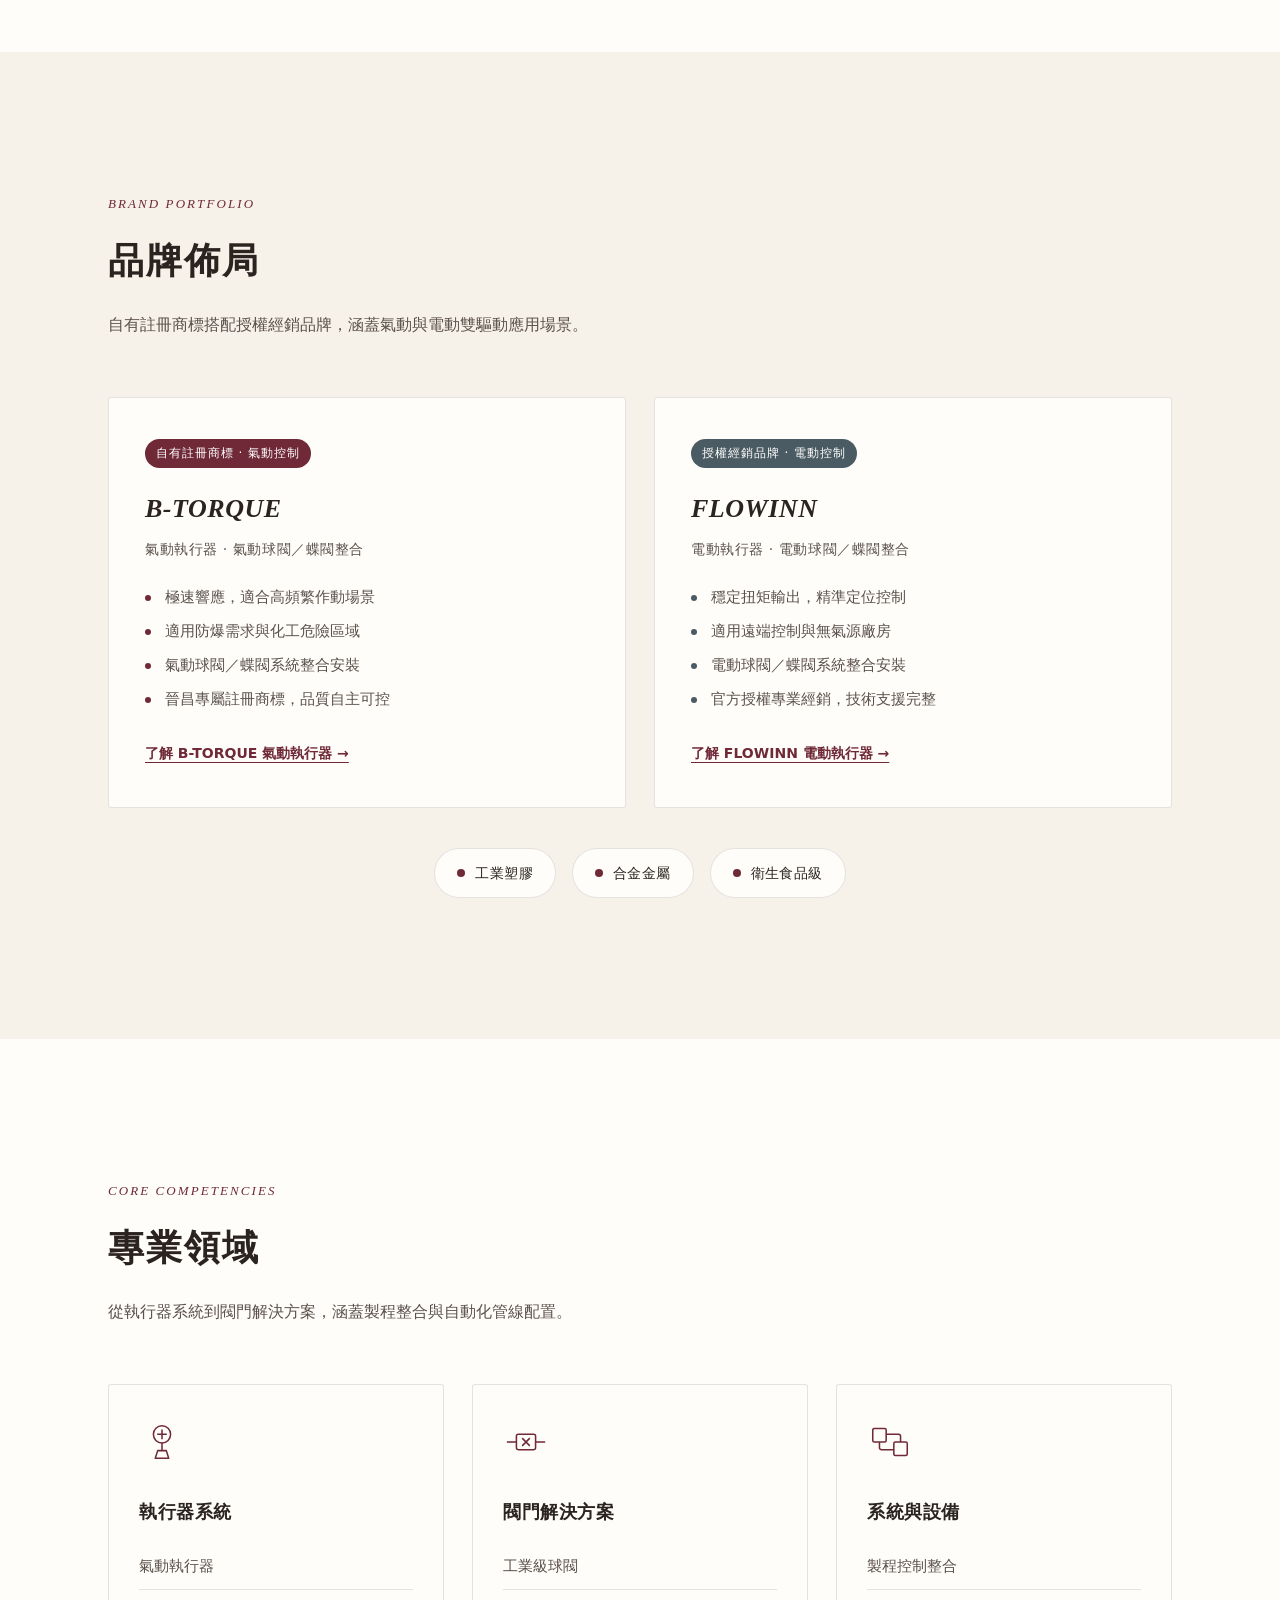
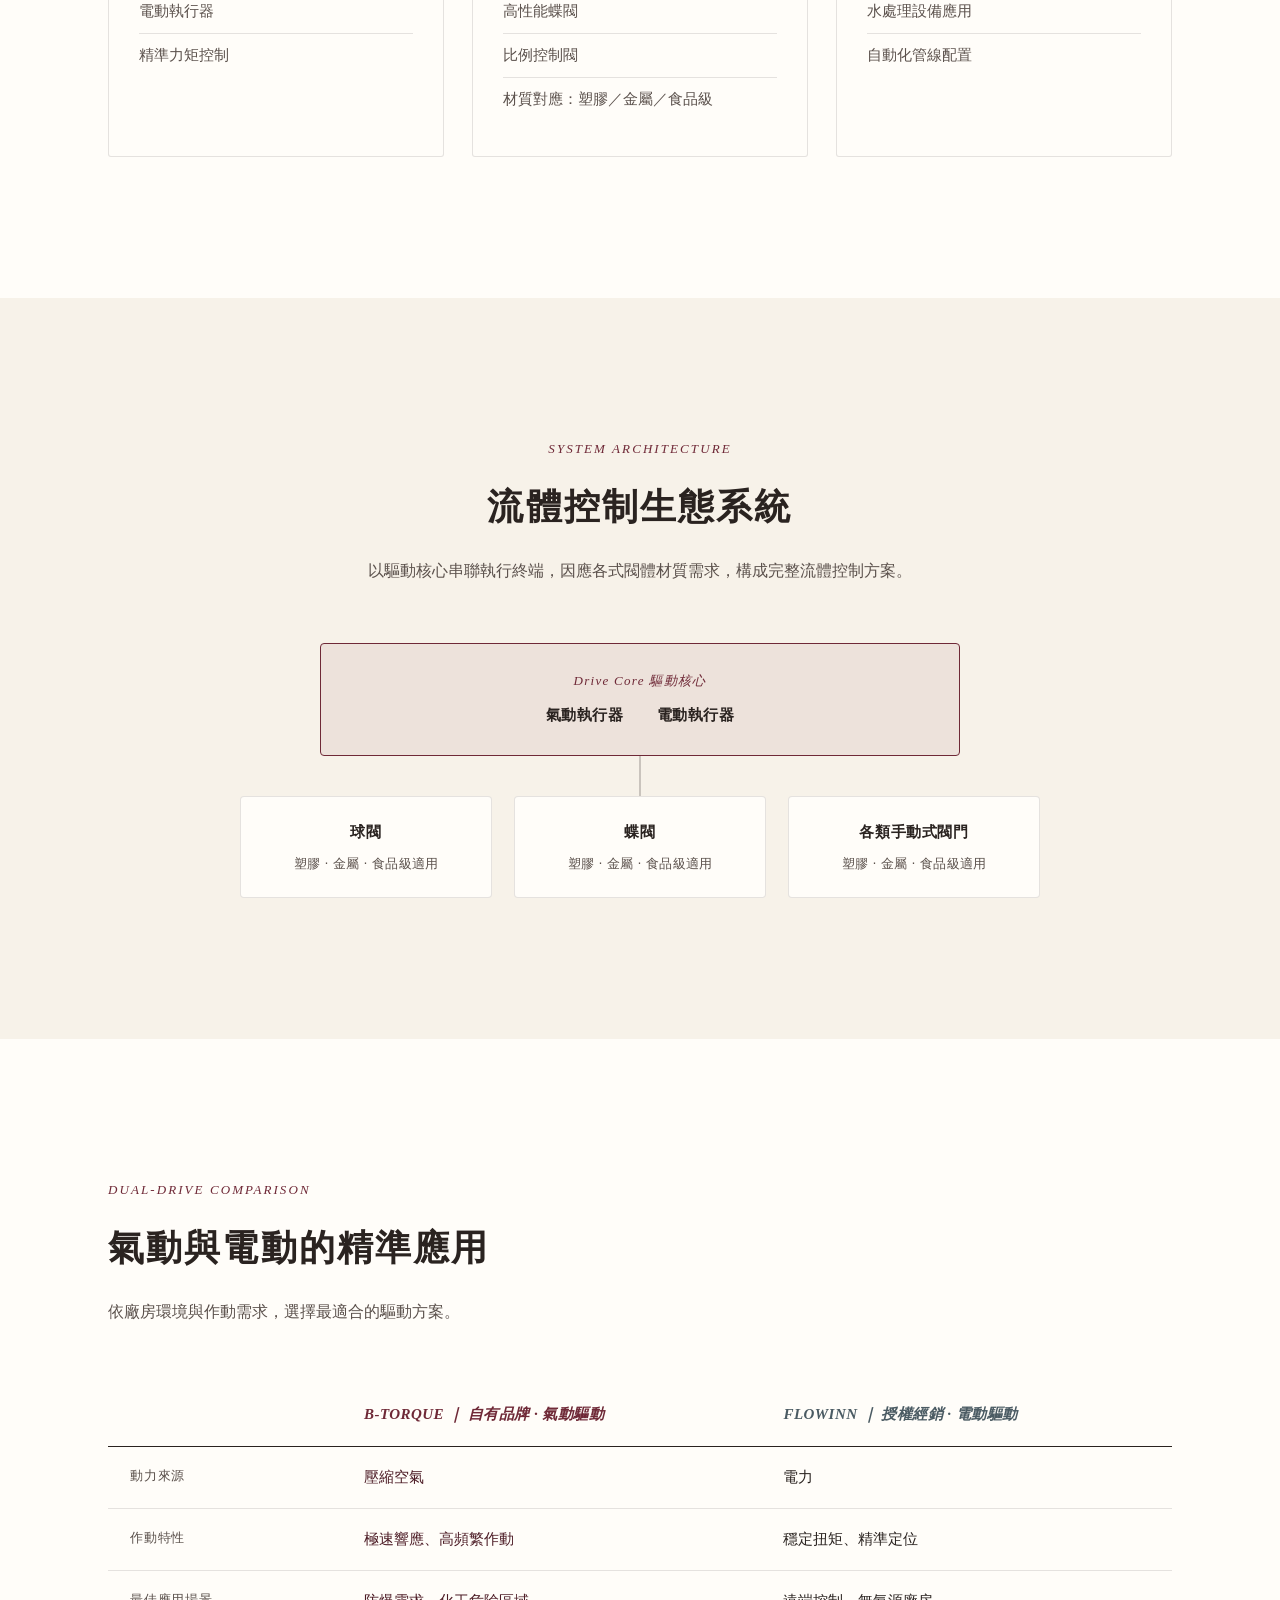
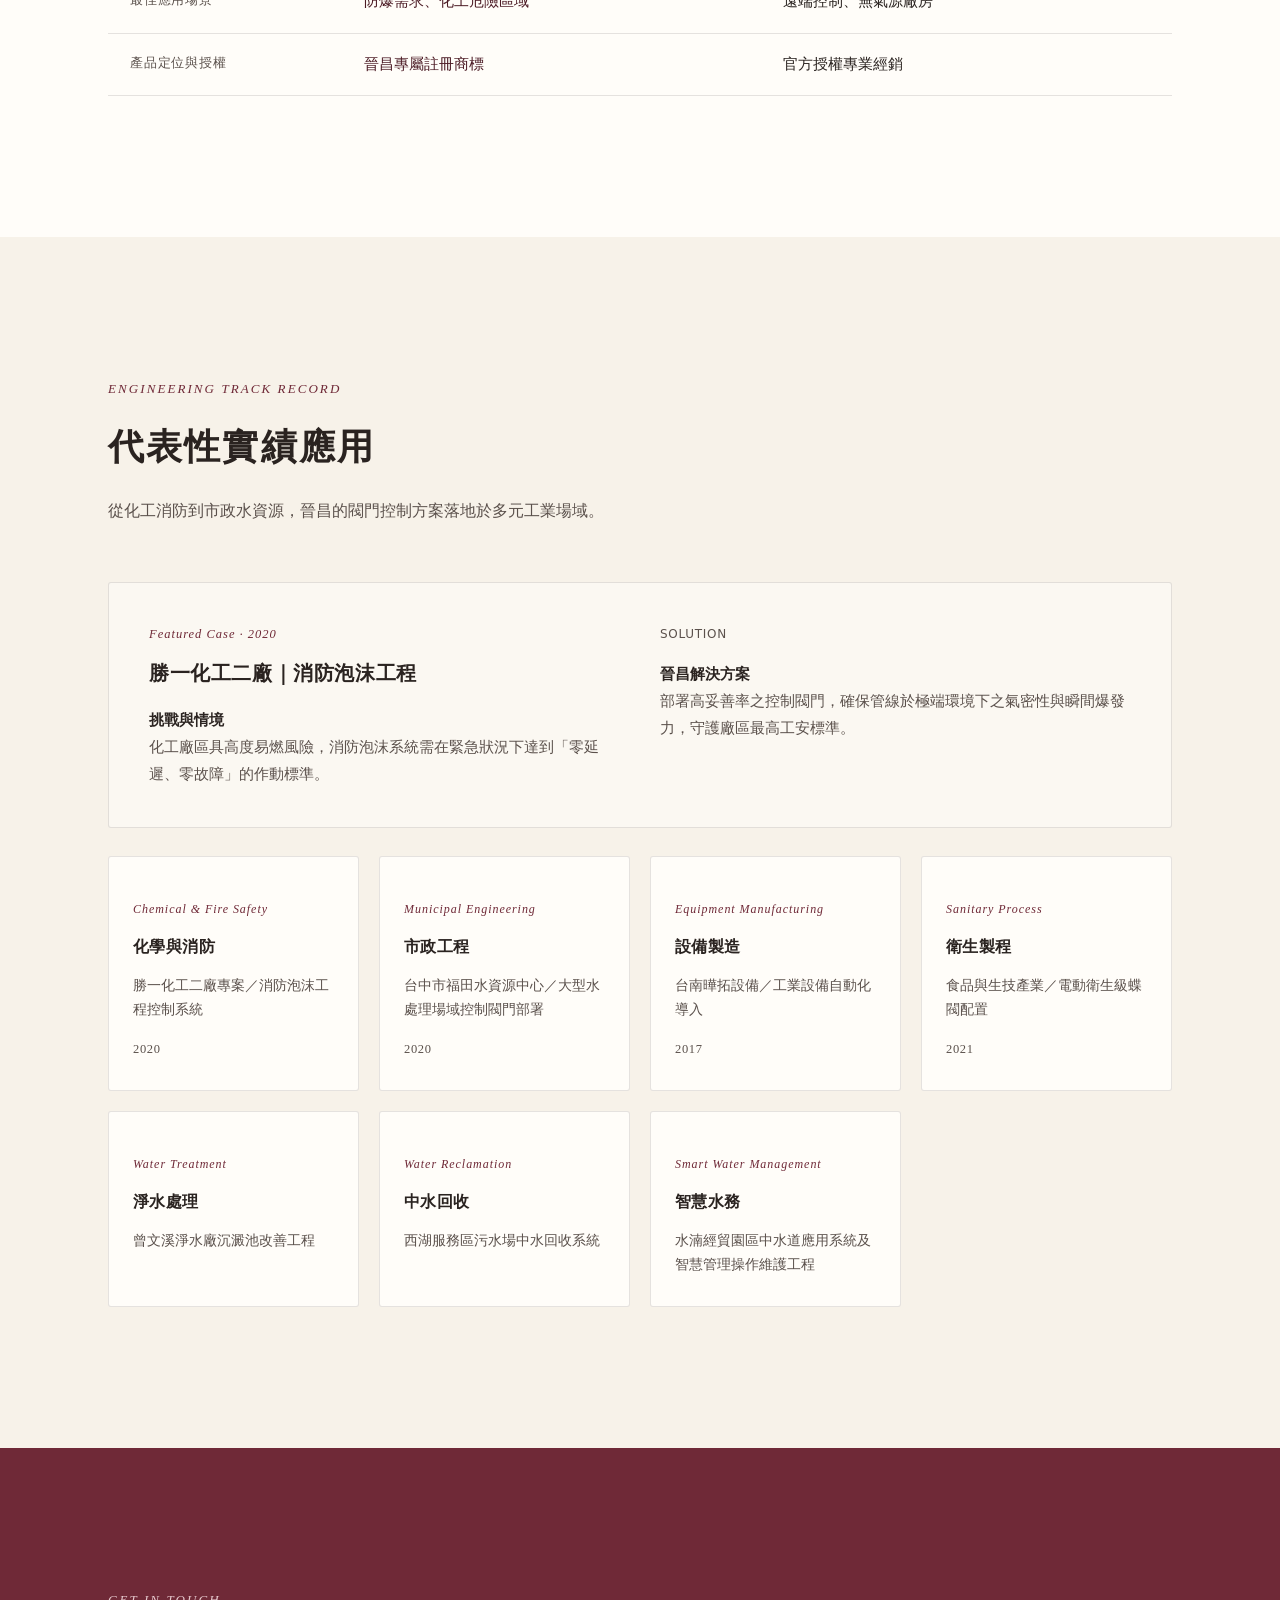
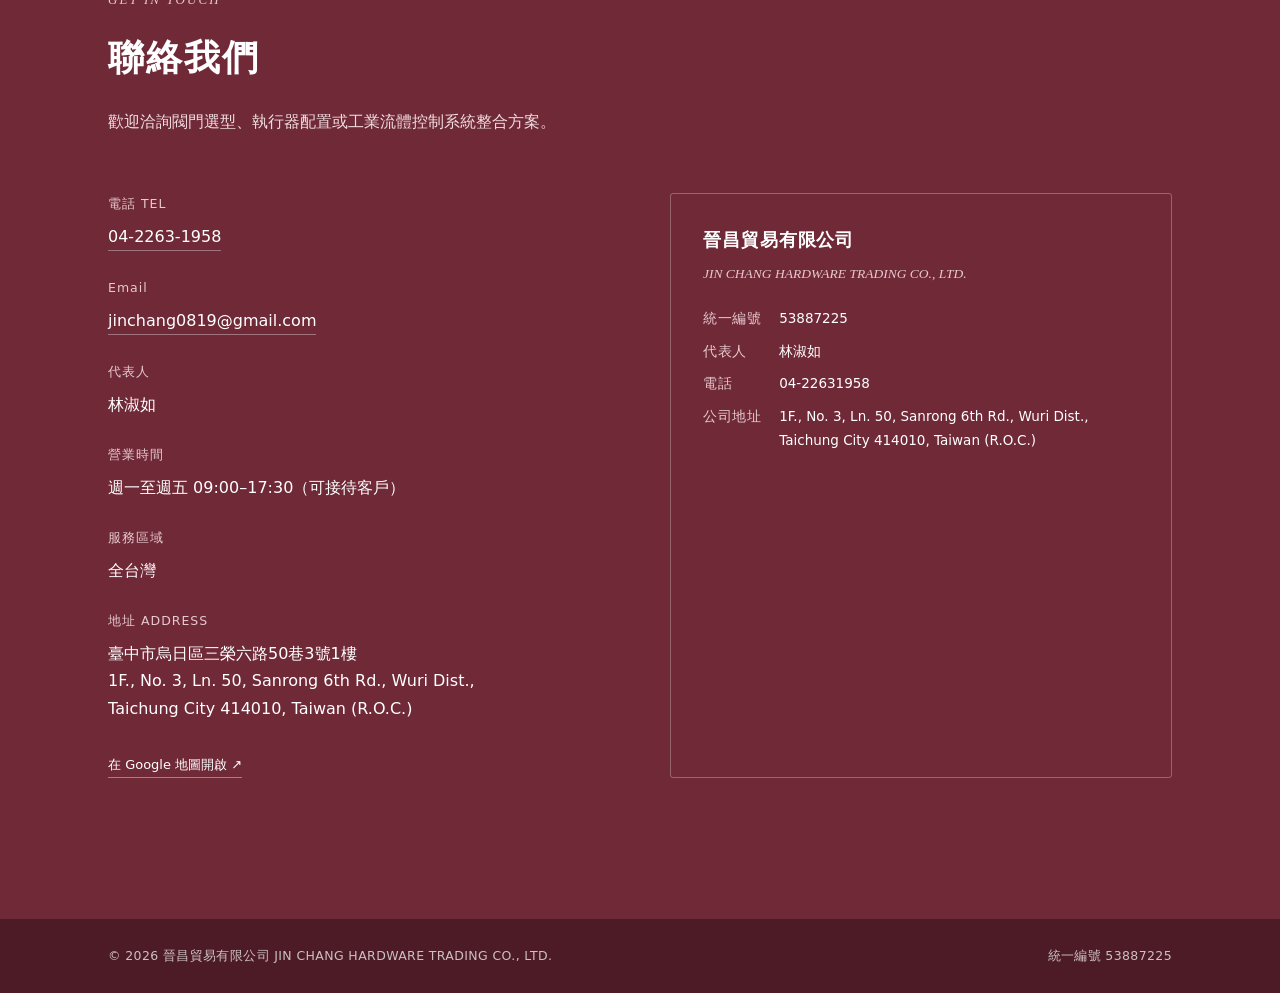
==== commit a6f8ff4e: "Improve valve SEO content and email enquiries" ====
--- a/index.html
+++ b/index.html
@@ -108,9 +108,9 @@
       <li><a href="pneumatic-valve/">氣動閥</a></li>
       <li><a href="#brands">品牌佈局</a></li>
       <li><a href="#records">實績案例</a></li>
-      <li class="cta-mobile-only"><a href="#contact" class="btn btn-primary" style="width:100%;justify-content:center;">聯絡我們</a></li>
+      <li class="cta-mobile-only"><a href="mailto:jinchang0819@gmail.com?subject=%E6%99%89%E6%98%8C%E9%96%A5%E9%96%80%E8%A9%A2%E5%83%B9" class="btn btn-primary" style="width:100%;justify-content:center;">Email 詢價</a></li>
     </ul>
-    <a href="#contact" class="nav-cta">聯絡我們</a>
+    <a href="mailto:jinchang0819@gmail.com?subject=%E6%99%89%E6%98%8C%E9%96%A5%E9%96%80%E8%A9%A2%E5%83%B9" class="nav-cta">Email 詢價</a>
     <button class="nav-toggle" id="navToggle" aria-label="開啟選單" aria-expanded="false">
       <span></span><span></span><span></span>
     </button>
@@ -134,7 +134,7 @@
         為化工、市政水資源與衛生製程產業，提供穩定可靠的閥門控制解決方案。
       </p>
       <div class="hero-actions reveal">
-        <a href="#contact" class="btn btn-primary">聯絡我們</a>
+        <a href="mailto:jinchang0819@gmail.com?subject=%E6%99%89%E6%98%8C%E9%96%A5%E9%96%80%E8%A9%A2%E5%83%B9" class="btn btn-primary">寄信詢價</a>
         <a href="electric-valve/" class="btn btn-ghost">查看電動閥方案</a>
       </div>
     </div>
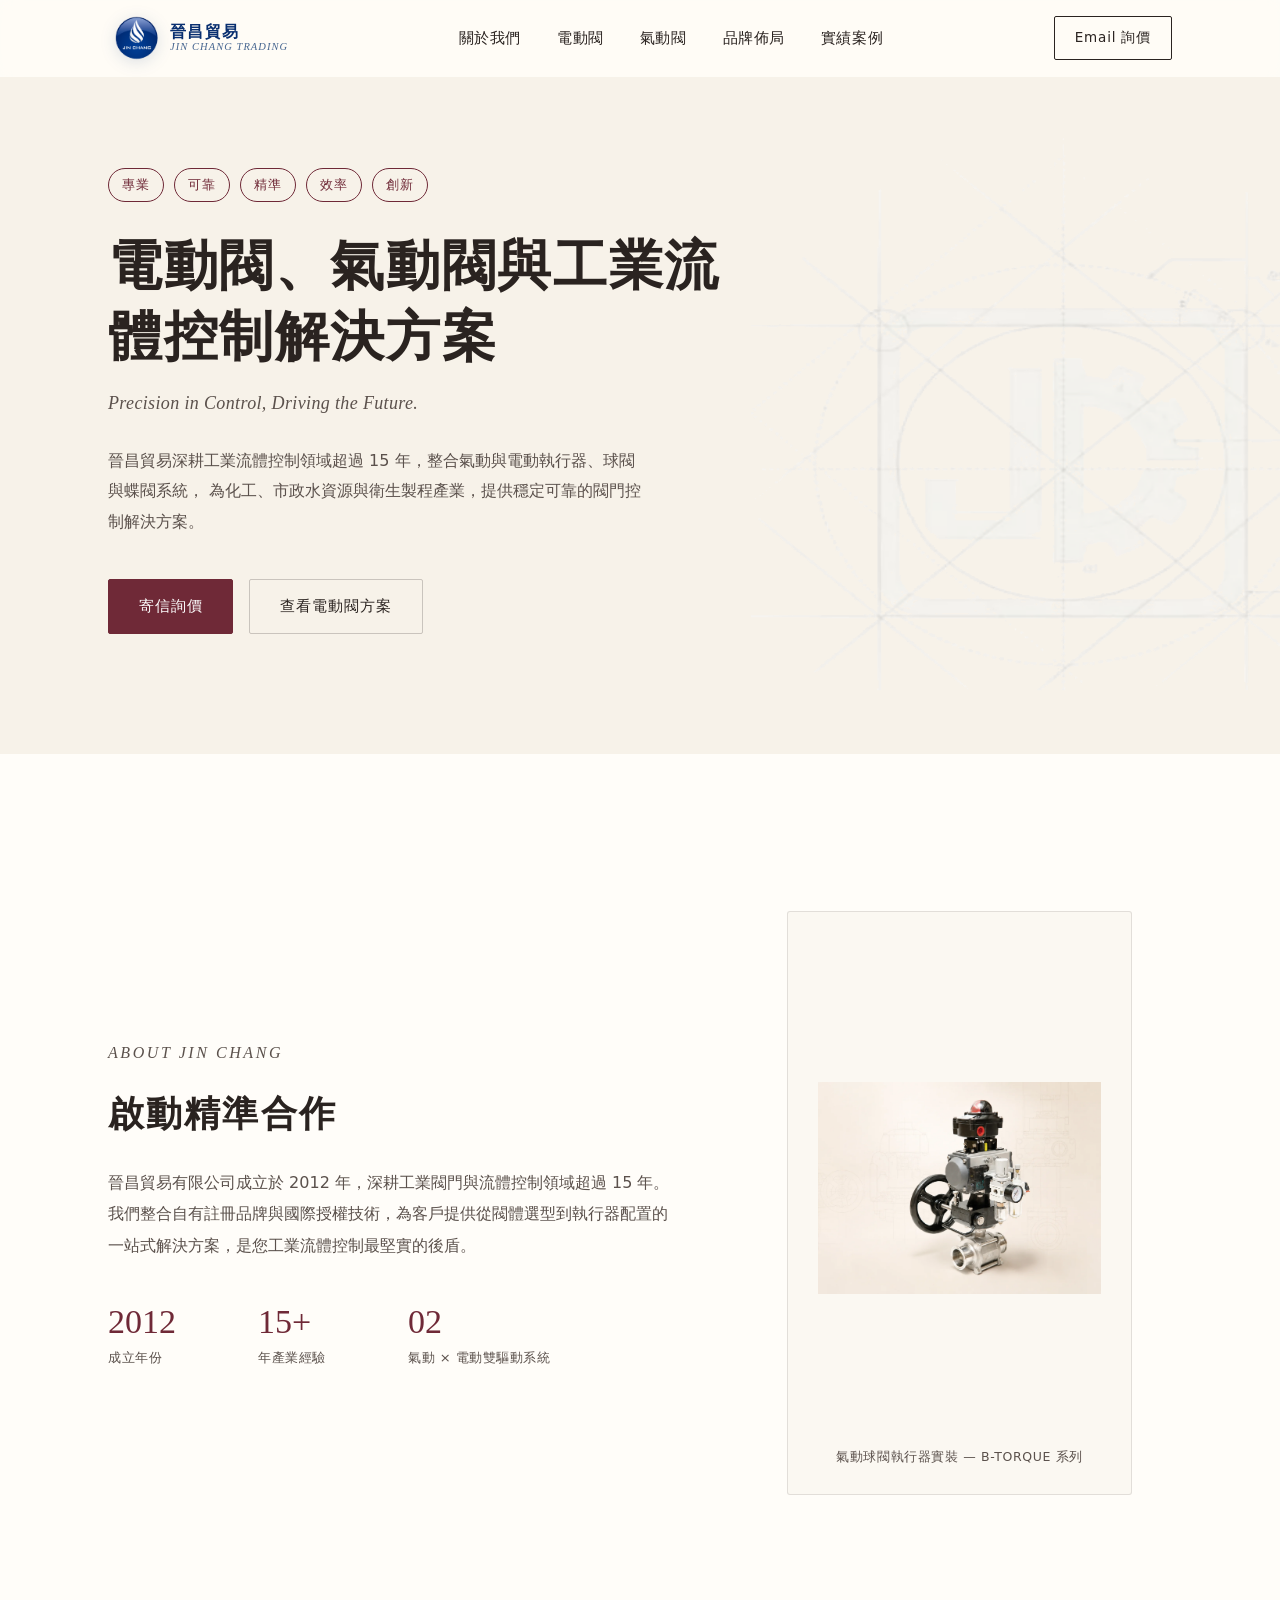
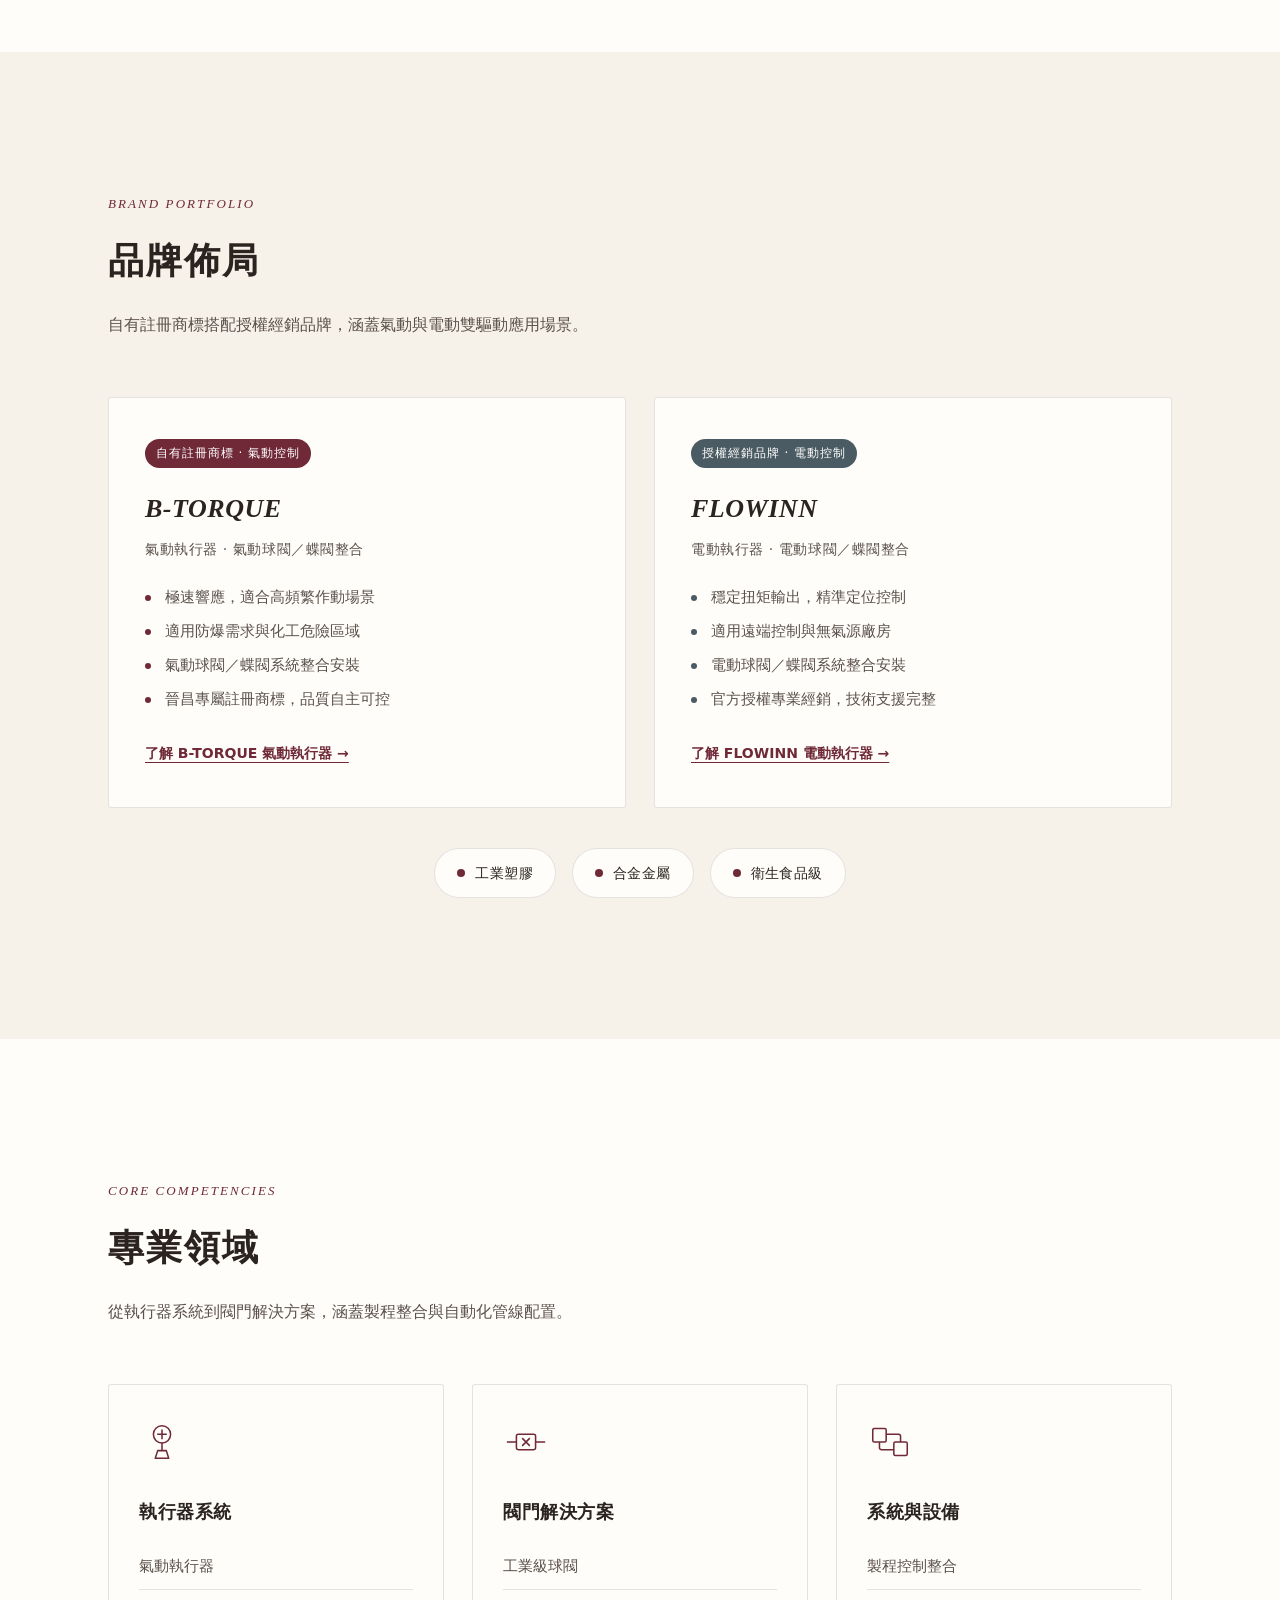
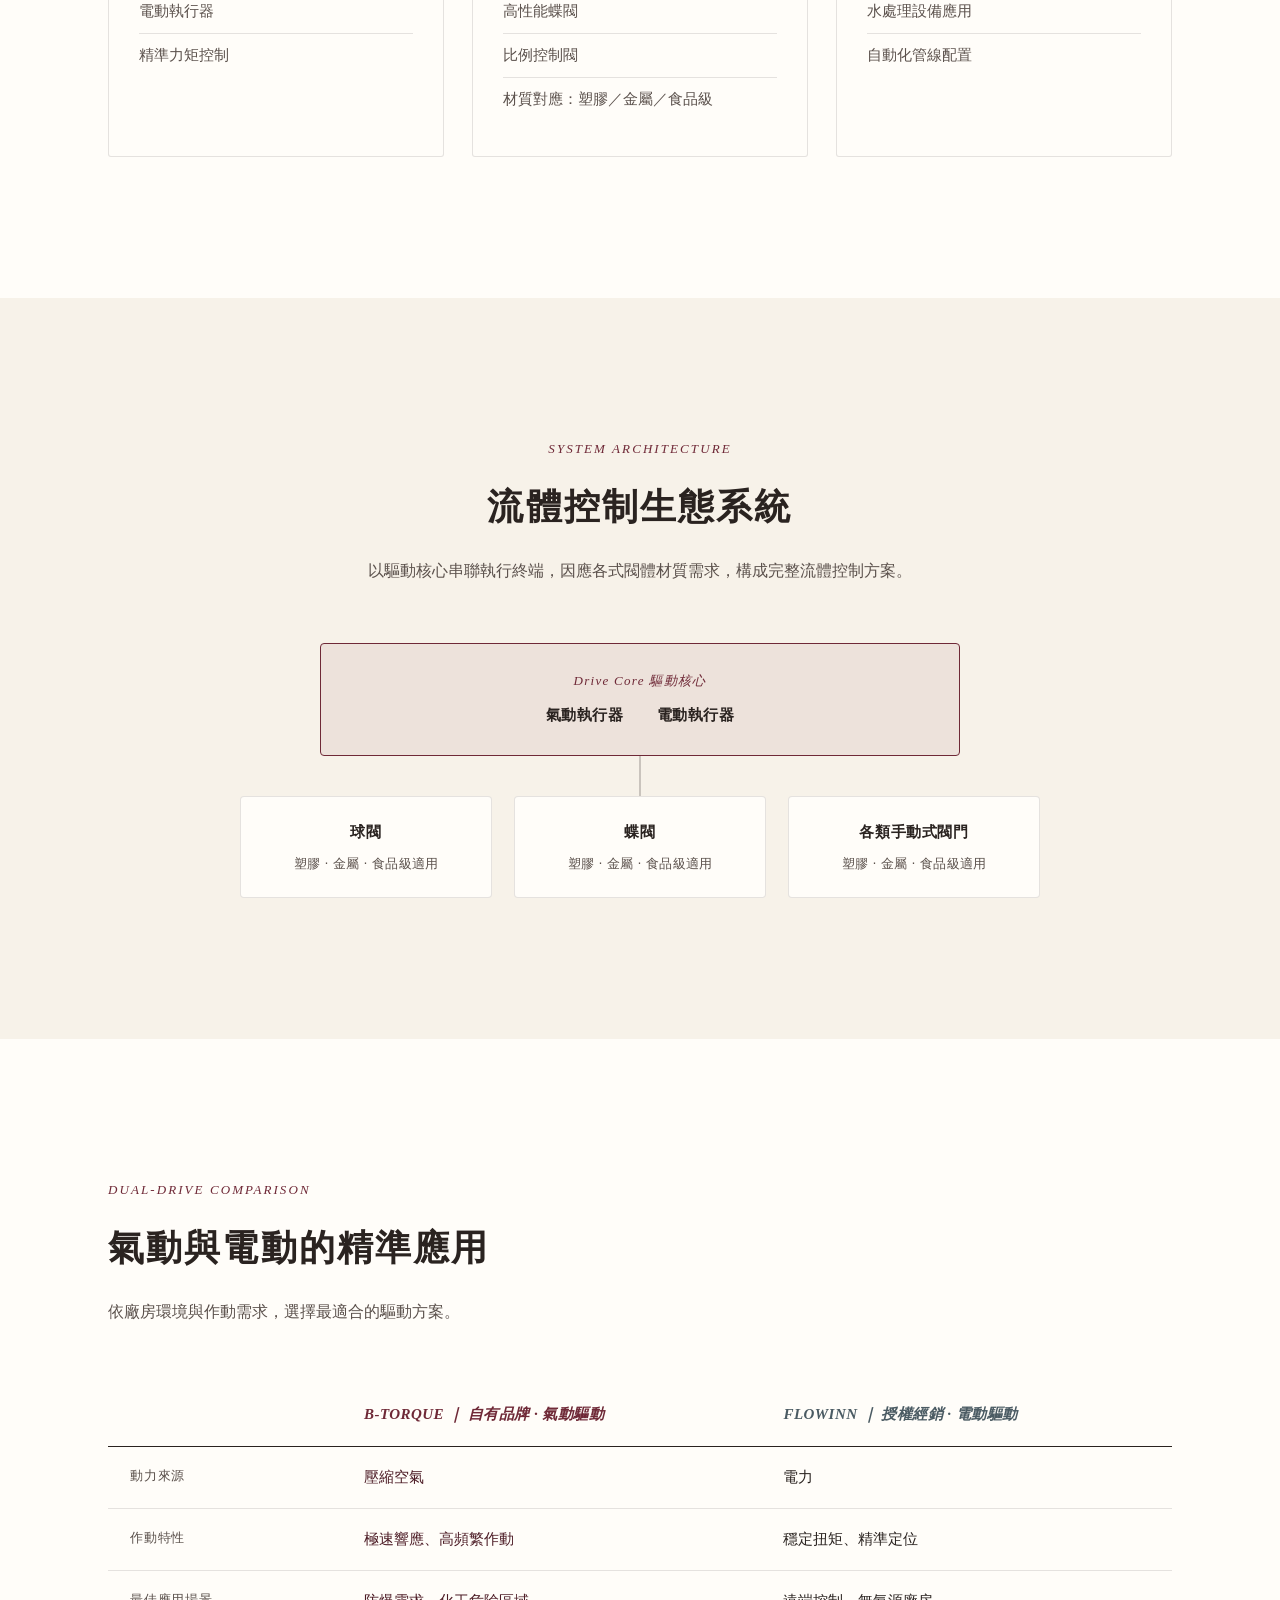
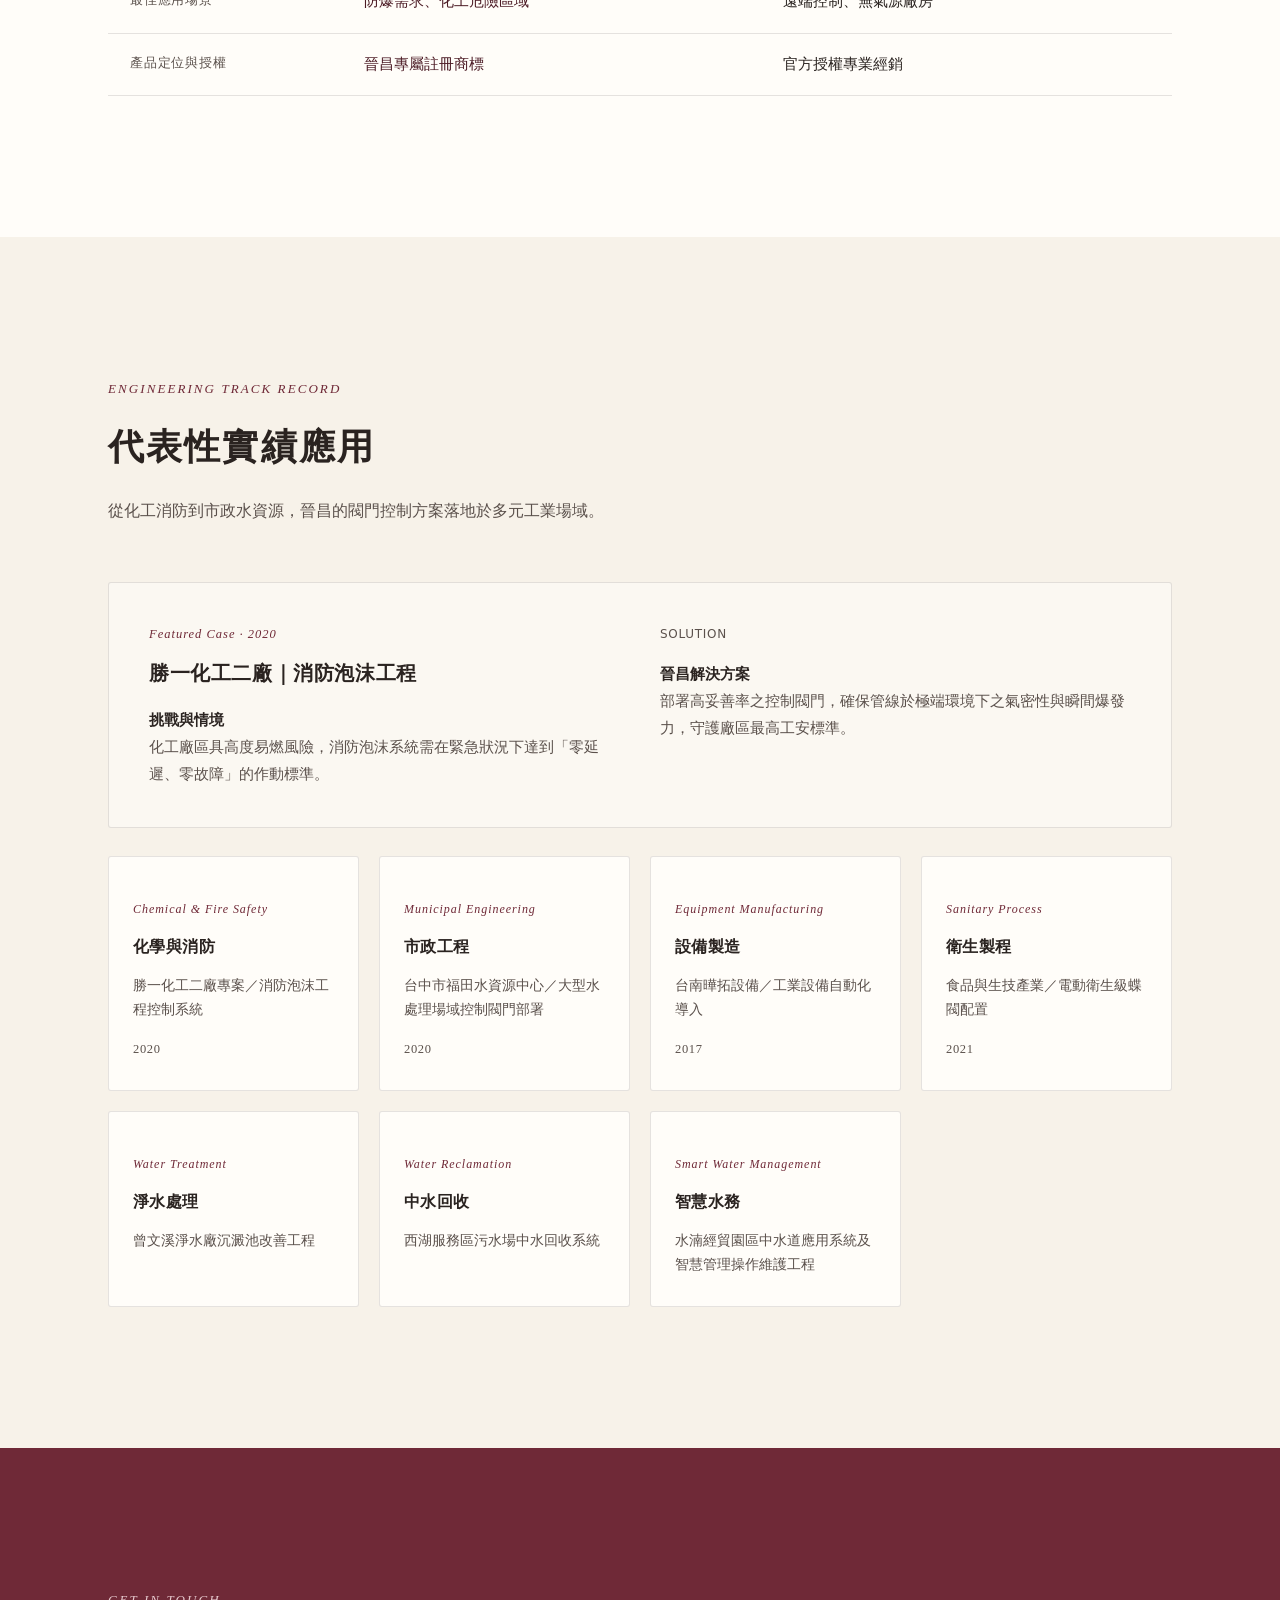
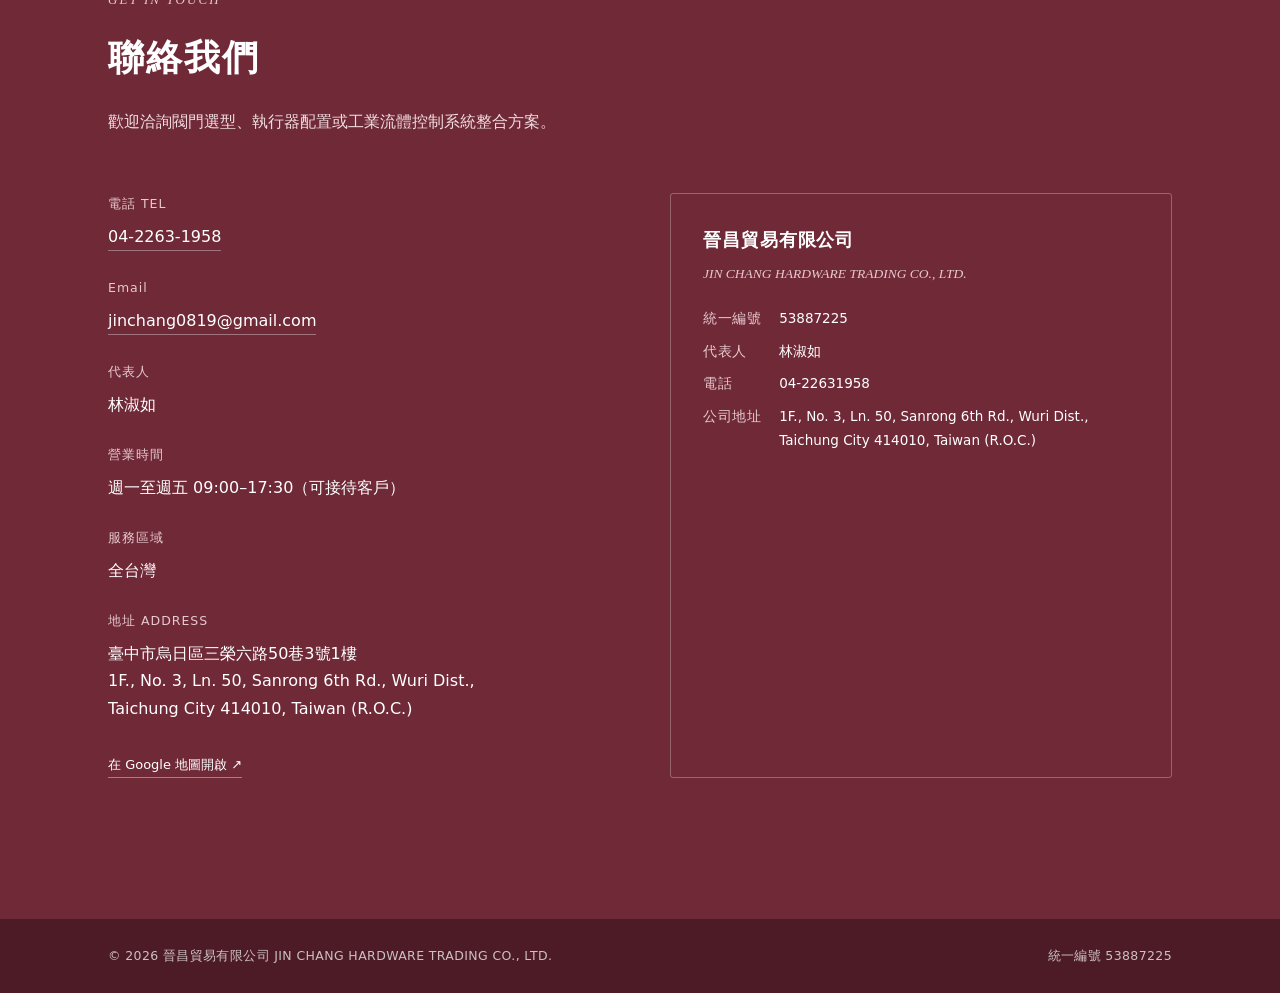
==== commit d6643bfe: "Unify navigation and refresh product visuals" ====
--- a/index.html
+++ b/index.html
@@ -4,16 +4,16 @@
 <meta charset="UTF-8">
 <meta name="viewport" content="width=device-width, initial-scale=1.0">
 <link rel="canonical" href="https://jinchang.tw/">
-<title>電動閥、氣動閥與工業閥門整合｜晉昌貿易</title>
+<title>電動閥、氣動閥與工業閥門整合｜晉昌貿易有限公司</title>
 <meta name="description" content="晉昌貿易提供 FLOWINN 電動執行器、B-TORQUE 氣動執行器，整合電動球閥、電動蝶閥、氣動球閥及水處理控制閥選型與工程應用。">
 <meta name="robots" content="index,follow,max-image-preview:large">
 <meta property="og:locale" content="zh_TW">
 <meta property="og:type" content="website">
 <meta property="og:site_name" content="晉昌貿易有限公司">
-<meta property="og:title" content="電動閥、氣動閥與工業閥門整合｜晉昌貿易">
+<meta property="og:title" content="電動閥、氣動閥與工業閥門整合｜晉昌貿易有限公司">
 <meta property="og:description" content="FLOWINN 電動執行器、B-TORQUE 氣動執行器，以及球閥、蝶閥與水處理控制閥整合服務。">
 <meta property="og:url" content="https://jinchang.tw/">
-<meta property="og:image" content="https://jinchang.tw/assets/images/b-torque-pneumatic-ball-valve.jpg">
+<meta property="og:image" content="https://jinchang.tw/assets/images/b-torque-pneumatic-valve-hero-v2.webp">
 <meta name="twitter:card" content="summary_large_image">
 <link rel="icon" type="image/png" href="assets/images/jinchang-logo-mark.png">
 <link rel="apple-touch-icon" href="assets/images/jinchang-logo-mark.png">
@@ -24,11 +24,11 @@
   "@type": ["Organization", "LocalBusiness"],
   "@id": "https://jinchang.tw/#organization",
   "name": "晉昌貿易有限公司",
-  "alternateName": "JIN CHANG HARDWARE TRADING CO., LTD.",
+  "alternateName": ["晉昌貿易", "JIN CHANG TRADING", "JIN CHANG HARDWARE TRADING CO., LTD."],
   "legalName": "晉昌貿易有限公司",
   "url": "https://jinchang.tw/",
   "logo": "https://jinchang.tw/assets/images/jinchang-logo-mark.png",
-  "image": "https://jinchang.tw/assets/images/b-torque-pneumatic-ball-valve.jpg",
+  "image": "https://jinchang.tw/assets/images/b-torque-pneumatic-valve-hero-v2.webp",
   "foundingDate": "2012",
   "taxID": "53887225",
   "telephone": "+886-4-2263-1958",
@@ -86,6 +86,7 @@
   "@id": "https://jinchang.tw/#website",
   "url": "https://jinchang.tw/",
   "name": "晉昌貿易有限公司",
+  "alternateName": ["晉昌貿易", "JIN CHANG TRADING"],
   "inLanguage": "zh-Hant-TW",
   "publisher": {"@id": "https://jinchang.tw/#organization"}
 }
@@ -168,8 +169,7 @@
     </div>
     <figure class="about-media reveal">
       <picture>
-        <source type="image/webp" srcset="assets/images/b-torque-pneumatic-ball-valve.webp">
-        <img src="assets/images/b-torque-pneumatic-ball-valve.jpg" alt="晉昌 B-TORQUE 氣動球閥執行器實裝" width="1240" height="1754" loading="lazy" decoding="async">
+        <img src="assets/images/b-torque-pneumatic-valve-hero-v2.webp" alt="晉昌 B-TORQUE 氣動球閥執行器與控制附件完整配置" width="1448" height="1086" loading="lazy" decoding="async">
       </picture>
       <figcaption>氣動球閥執行器實裝 — B-TORQUE 系列</figcaption>
     </figure>
